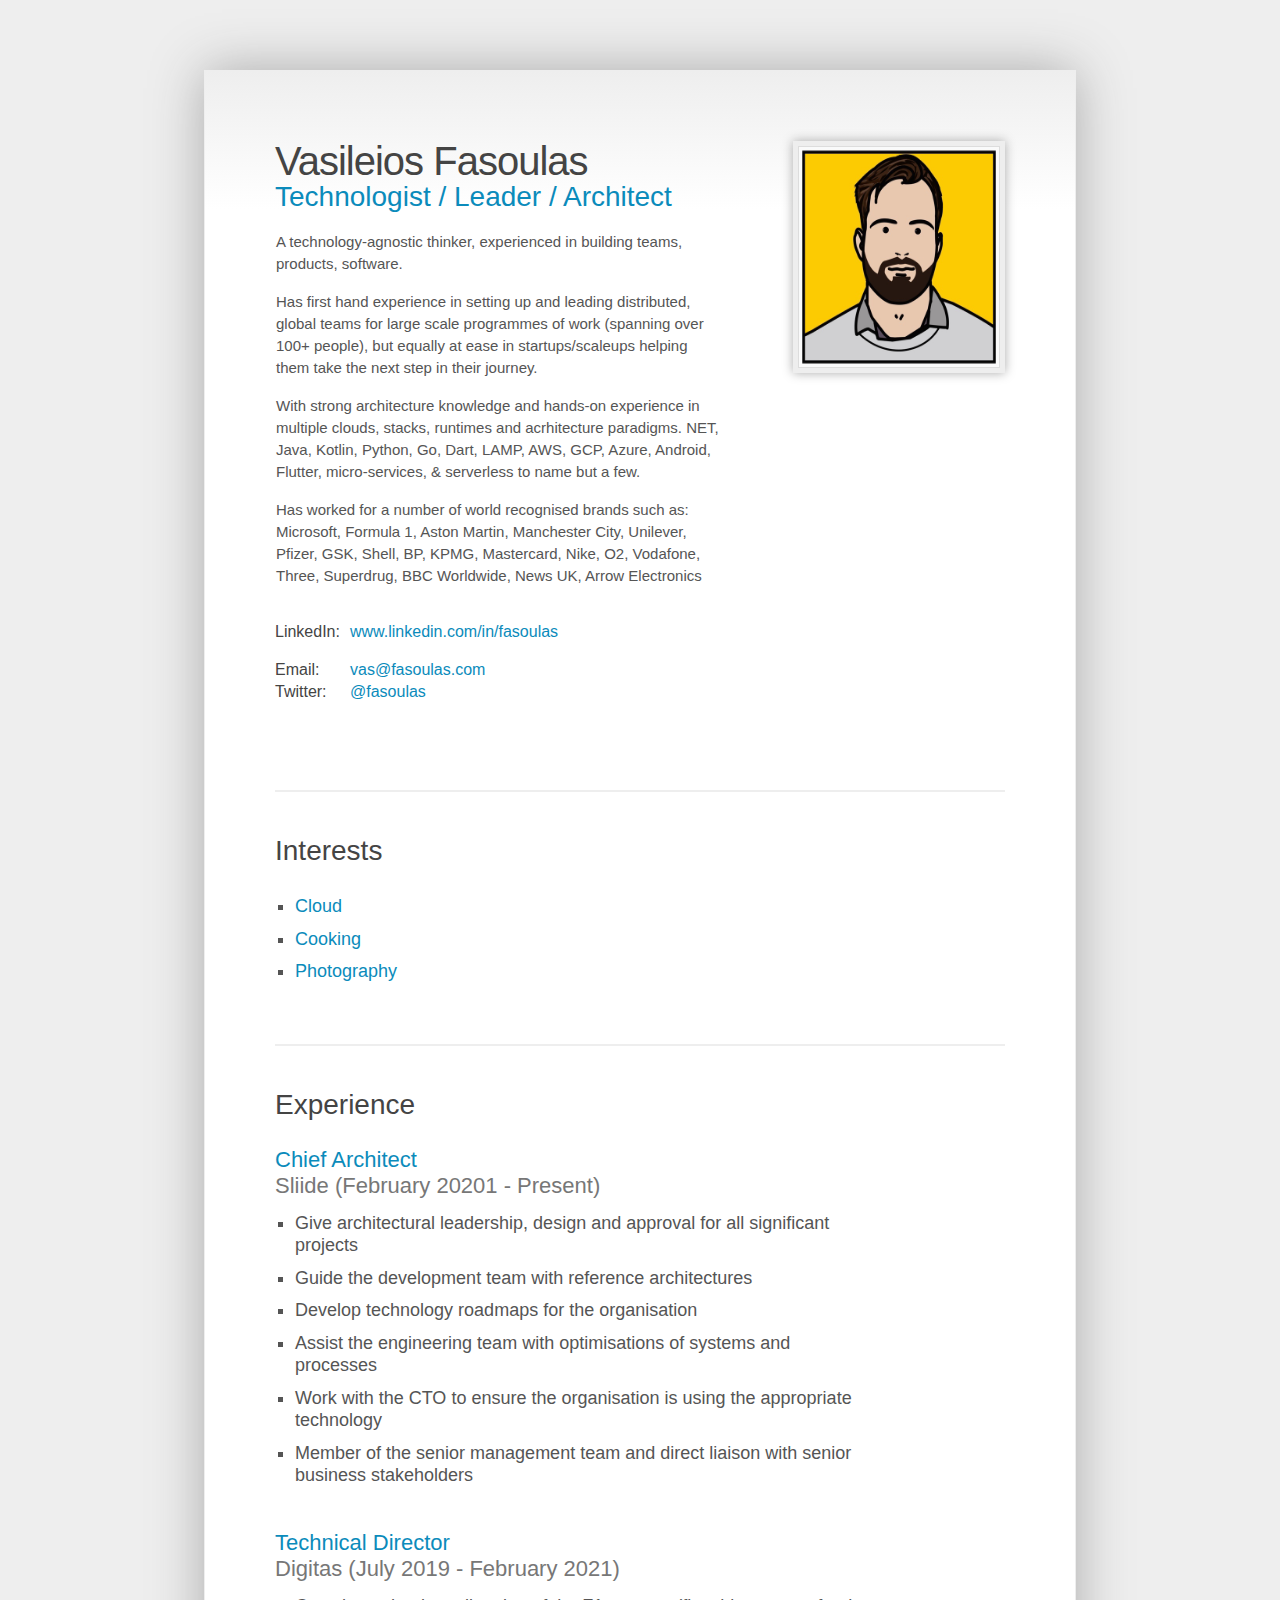
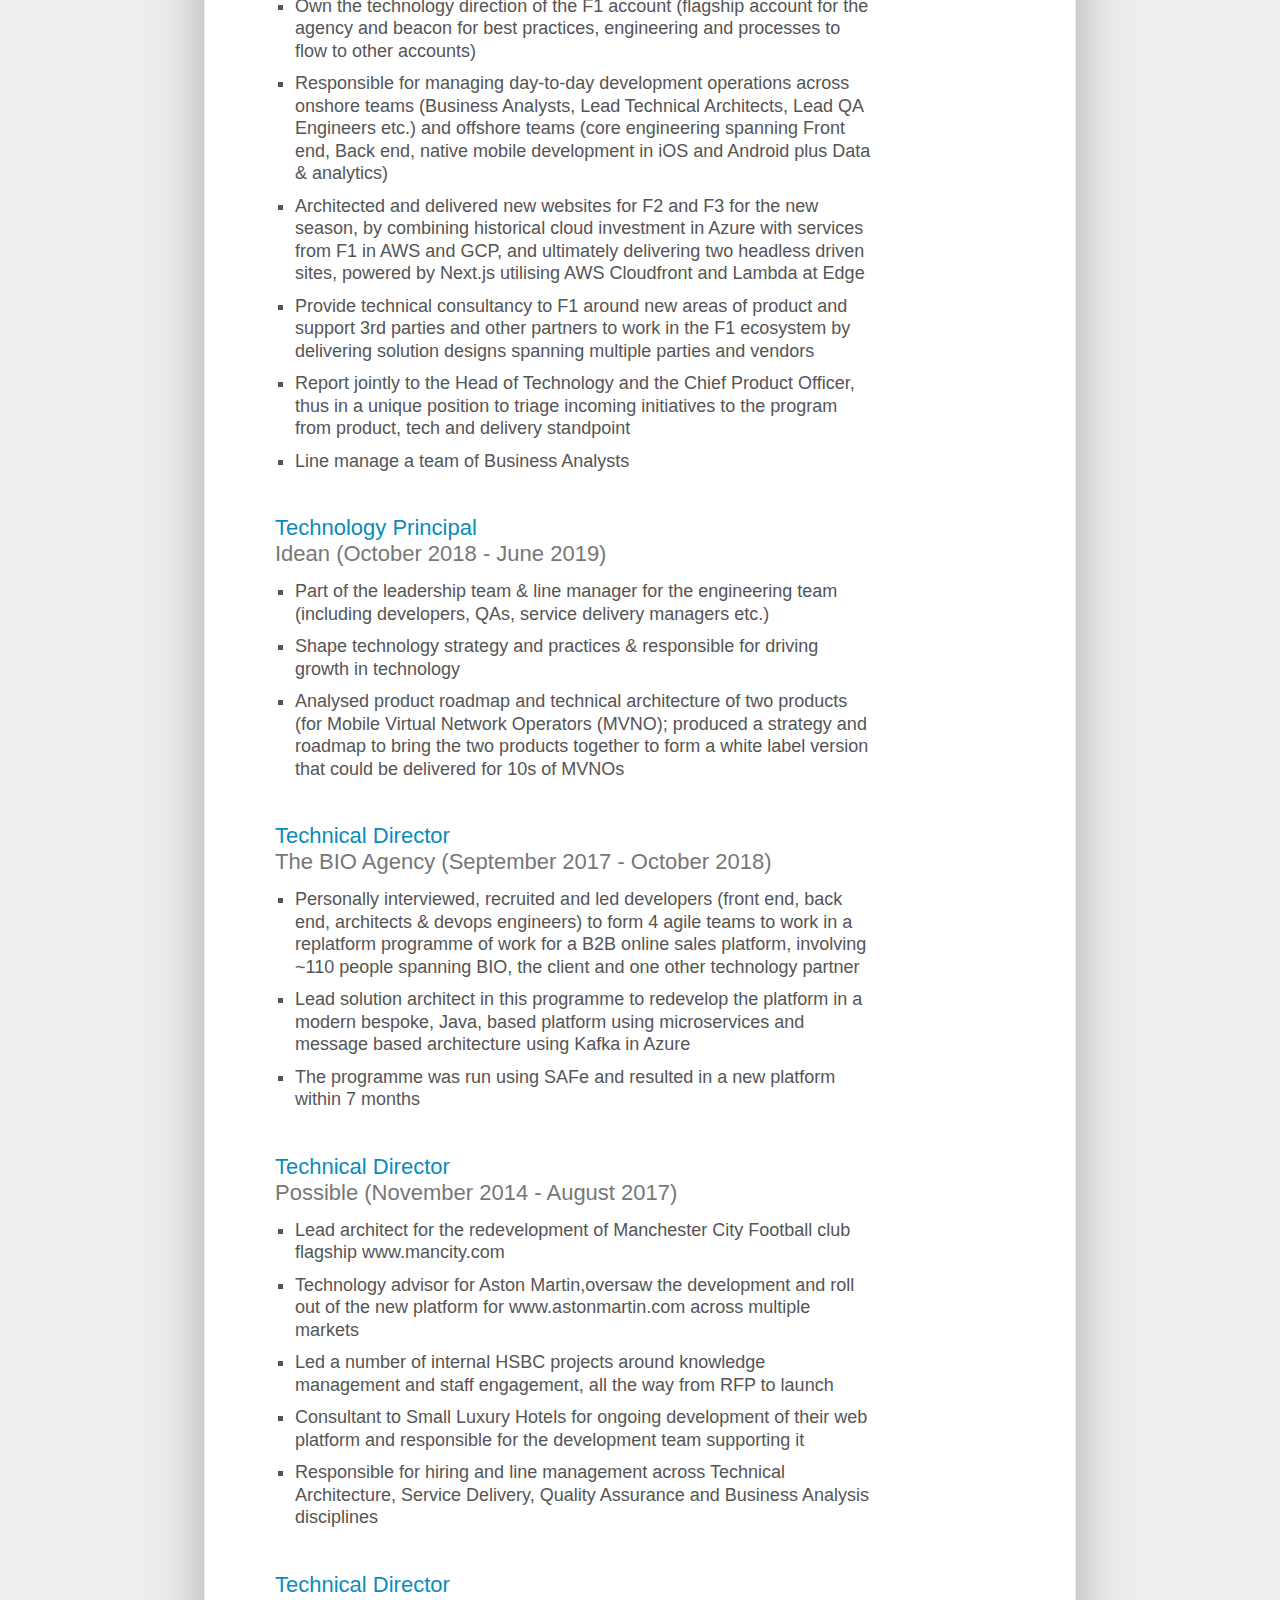
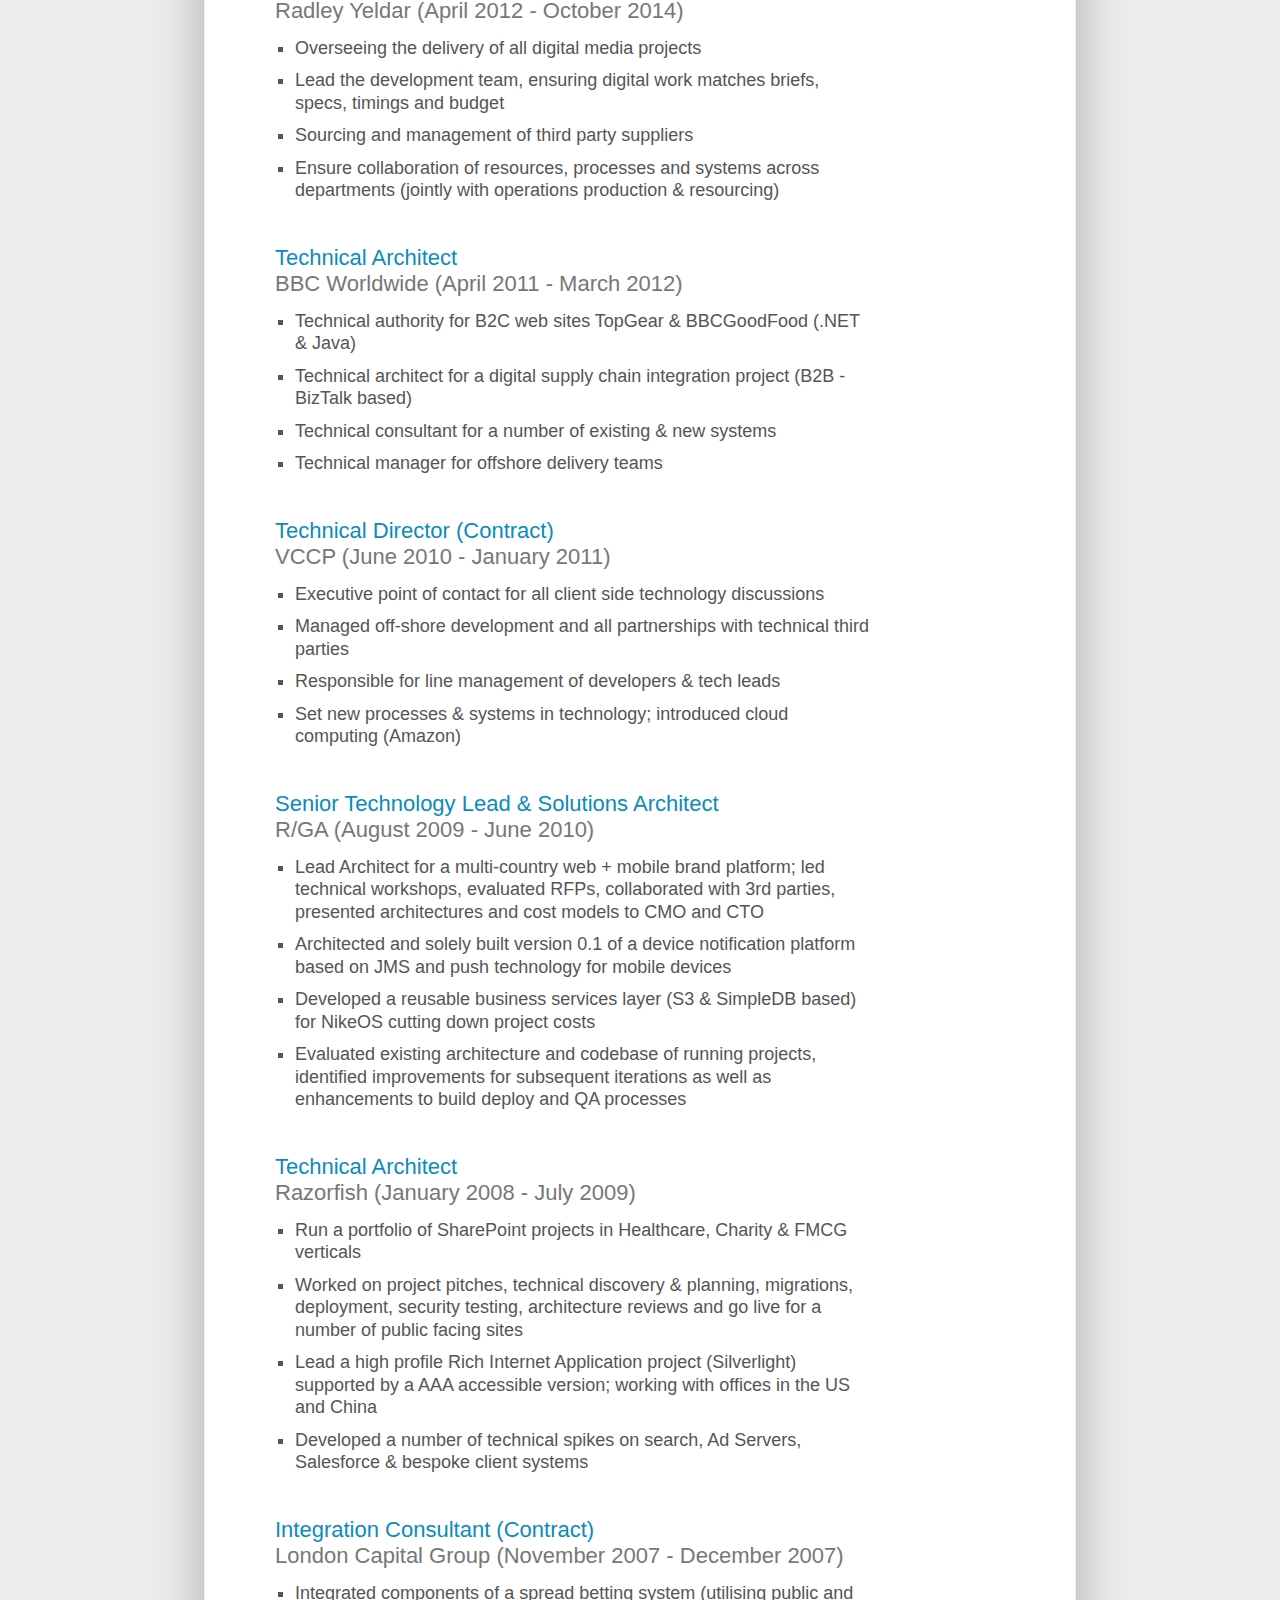
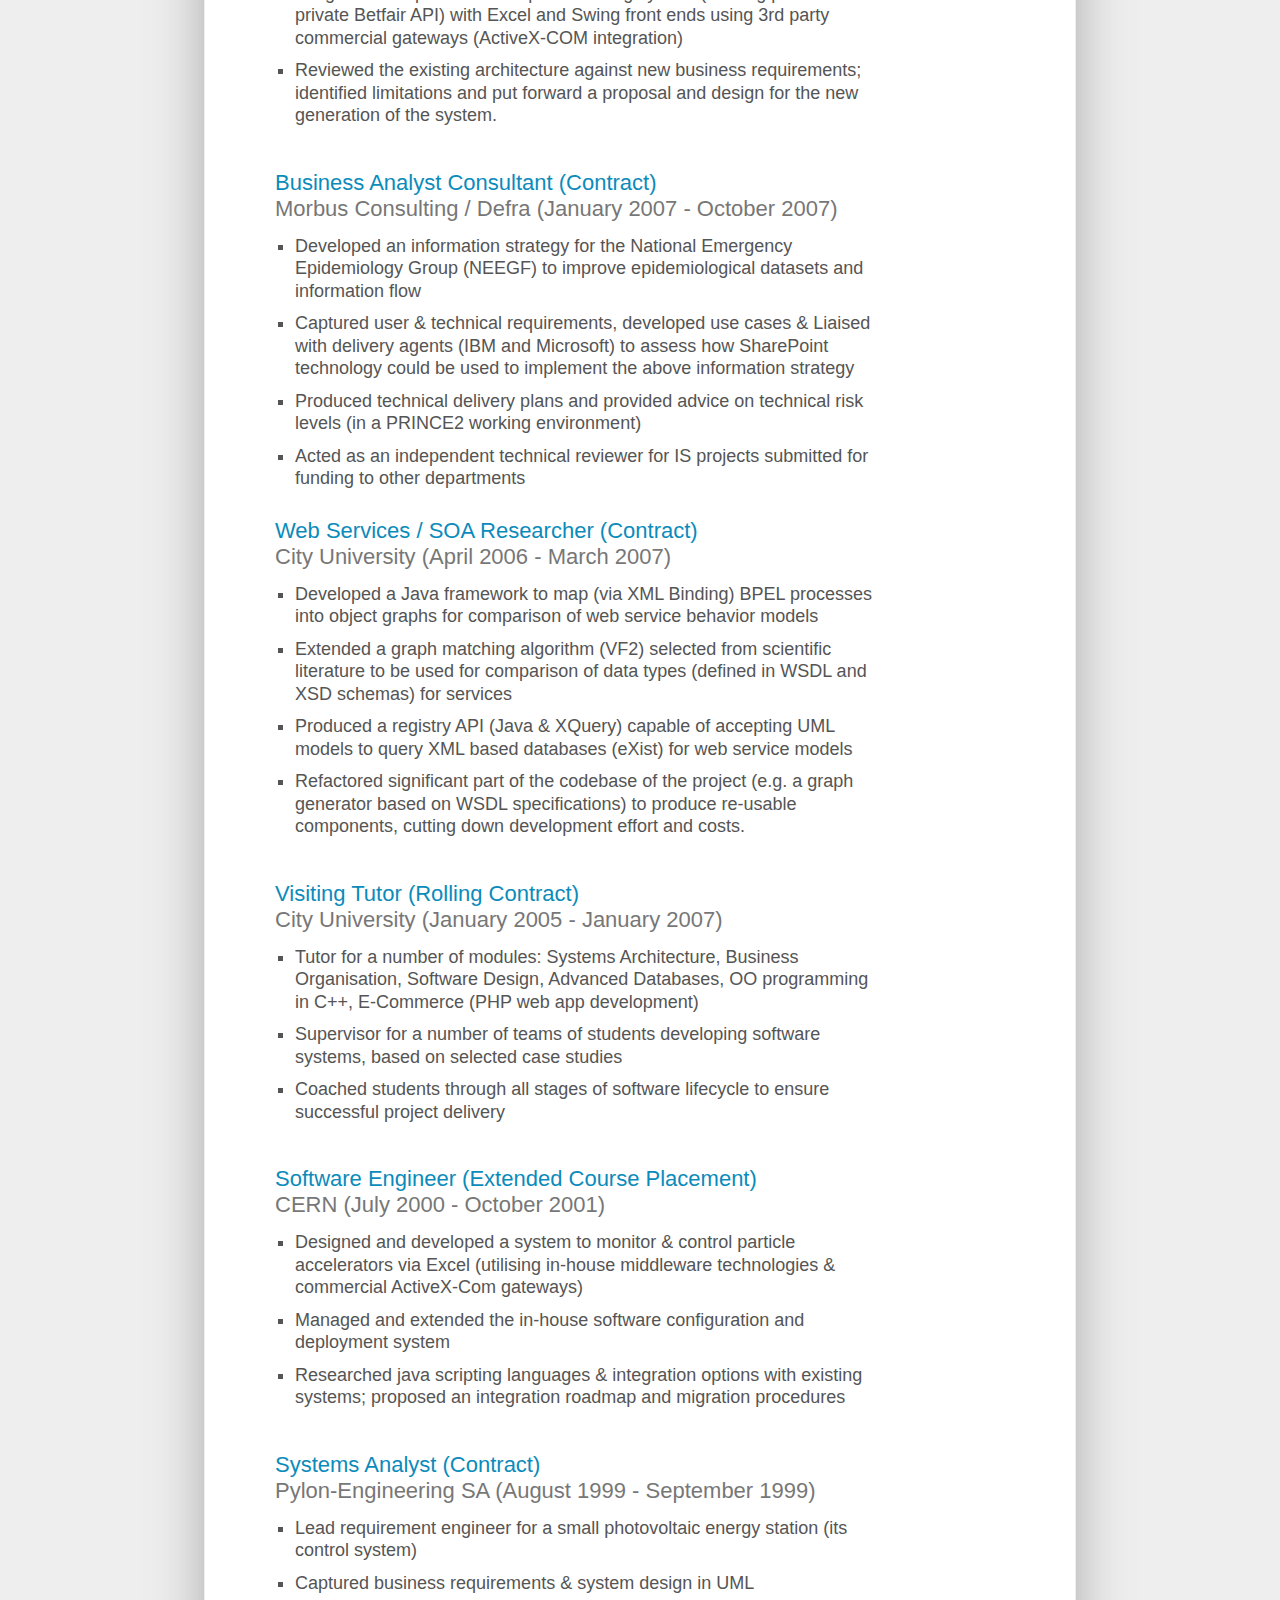
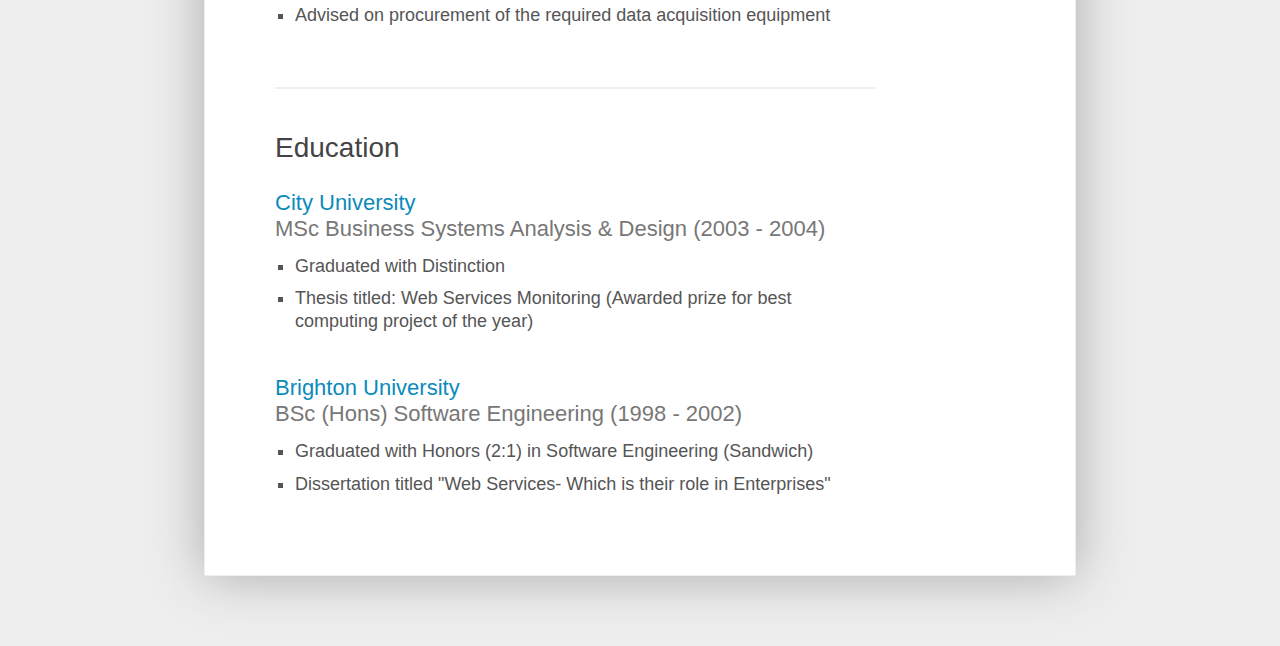
==== index.html @ 8122b6b6 "Fixed typos" ====
<!DOCTYPE html>
<html lang="en">		
	<head>	 
		<!-- Google Tag Manager -->
		<script>(function(w,d,s,l,i){w[l]=w[l]||[];w[l].push({'gtm.start':
		new Date().getTime(),event:'gtm.js'});var f=d.getElementsByTagName(s)[0],
		j=d.createElement(s),dl=l!='dataLayer'?'&l='+l:'';j.async=true;j.src=
		'https://www.googletagmanager.com/gtm.js?id='+i+dl;f.parentNode.insertBefore(j,f);
		})(window,document,'script','dataLayer','GTM-TN9CCSW');</script>
		<!-- End Google Tag Manager -->
		
		
		<link rel="shortcut icon" href="http://fasoulas.com/vas.ico" />
		<meta charset="utf-8">
		<title>Vasileios Fasoulas- CV/Resume</title>
		
		<link rel="stylesheet" href="cv/style.css" />
		
		<!--[if IE 6]>
            <script src="cv/js/ie6-transparency.js"></script>
            <script>
                DD_belatedPNG.fix('#wrap .line, #header #header-photo');
            </script>
            <link rel="stylesheet" href="cv/styles/ie6.css" />
        <![endif]--> 
        <!--[if IE 7]>
            <link rel="stylesheet" href="cv/styles/ie7.css" />
        <![endif]--> 
        <!--[if IE 8]>
            <link rel="stylesheet" href="cv/styles/ie8.css" />
        <![endif]--> 	
        <!--[if IE 9]>
            <link rel="stylesheet" href="cv/styles/ie9.css" />
        <![endif]--> 	
		
	</head>
	
	<body>	
		<!-- Google Tag Manager (noscript) -->
		<noscript><iframe src="https://www.googletagmanager.com/ns.html?id=GTM-TN9CCSW"
		height="0" width="0" style="display:none;visibility:hidden"></iframe></noscript>
		<!-- End Google Tag Manager (noscript) -->
		
		<div id="wrap">
		
			<div id="header">
		
				<div id="header-content">					
					
					<h1>Vasileios Fasoulas</h1>
					<h2>Technologist / Leader / Architect</h2>
					<p>A technology-agnostic thinker, experienced in building teams, products, software.</p>
					</br>
					<p>Has first hand experience in setting up and leading distributed, global teams for large scale programmes of work (spanning over 100+ people), but equally at ease in startups/scaleups helping them take the next step in their journey.</p>
					</br>
					<p>With strong architecture knowledge and hands-on experience in multiple clouds, stacks, runtimes and acrhitecture paradigms. NET, Java, Kotlin, Python, Go, Dart, LAMP, AWS, GCP, Azure, Android, Flutter, micro-services, & serverless to name but a few.</p> 
					<br/>
					<p>Has worked for a number of world recognised brands such as: Microsoft, Formula 1, Aston Martin, Manchester City, Unilever, Pfizer, GSK, Shell, BP, KPMG, Mastercard, Nike, O2, Vodafone, Three, Superdrug, BBC Worldwide, News UK, Arrow Electronics</p>	
				<br/>
		
					<div id="contact-details">						
						<p class="contact"><span>LinkedIn: </span><a href="http://www.linkedin.com/in/fasoulas" onClick="recordOutboundLink(this, 'Outbound Links', 'linkedin.com');return false;">www.linkedin.com/in/fasoulas</a></p>
						<!--
						<p class="contact"><span>Mob Site:</span><a href="http://m.fasoulas.com">m.fasoulas.com</a></p>-->
						<br>
						<p class="contact"><span>Email: </span>
						<script type="text/javascript" src="cv/js/email.js">
						</script>
						</p>
						<p class="contact"><span>Twitter: </span><a href="http://www.twitter.com/fasoulas" onClick="recordOutboundLink(this, 'Outbound Links', 'twitter.com');return false;">@fasoulas</a></p>
						</br>
						<!--
						<p class="contact"><span>Pinterest:</span><a href="http://www.pinterest.com/fasoulas/">pinterest.com/fasoulas</a></p>
						<p class="contact"><span>Pearltrees:</span><a href="http://www.pearltrees.com/fasoulas">pearltrees.com/fasoulas</a></p>
												<!-- <p class="contact"><span>CV:  </span><a href="pdf.php">PDF (auto generated from site)</a></p> -->
						</br>

					</div>	
									
				</div><!--end header-content-->
				
				<div id="header-photo">				
					<img src="cv/images/vas.jpg" width="180" height="180" alt="Vasileios Fasoulas Mugshot"/>
					</div><!--end header-photo-->			
			</div><!--end header-->
			
			<div class="line"></div>	

			<div id="content">
				<div id="interests" class="cv-section">
				<h3>Interests</h3>
					<ul class="square">
					<li><a href="https://flipboard.com/@fasoulas/cloud-hccc7562z" target="_blank">Cloud</a></li>
					<li><a href="https://flipboard.com/@fasoulas/cooking-a4lm0kluz" target="_blank">Cooking</a></li>
					<li><a href="https://flipboard.com/@fasoulas/photography-c3kgh5s3z" target="_blank">Photography</a></li>	
					</ul>
					</br>
			</div>
				<div class="line"></div>
				<div id="experience" class="cv-section">

						

					<h3>Experience</h3>
					<p>
					</p>
					<div class="cv-section-item">
						<h4 class="title">Chief Architect</h4>
						<h4 class="meta">Sliide (February 20201 - Present)</h4>
						<ul class="square">
						<li>Give architectural leadership, design and approval for all significant projects</li>
						<li>Guide the development team with reference architectures</li>
						<li>Develop technology roadmaps for the organisation</li>
						<li>Assist the engineering team with optimisations of systems and processes</li>
						<li>Work with the CTO to ensure the organisation is using the appropriate technology</li>
						<li>Member of the senior management team and direct liaison with senior business stakeholders</li>
						</ul>
						</div>
					<div class="cv-section-item">
						<h4 class="title">Technical Director</h4>
						<h4 class="meta">Digitas (July 2019 - February 2021)</h4>
						<ul class="square">
						<li>Own the technology direction of the F1 account (flagship account for the agency and beacon for best practices, engineering and processes to flow to other accounts)</li>
						<li>Responsible for managing day-to-day development operations across onshore teams (Business Analysts, Lead Technical Architects, Lead QA Engineers etc.) and offshore teams (core engineering spanning Front end, Back end, native mobile development in iOS and Android plus Data & analytics)</li>
						<li>Architected and delivered new websites for F2 and F3 for the new season, by combining historical cloud investment in Azure with services from F1 in AWS and GCP, and ultimately delivering two headless driven sites, powered by Next.js utilising AWS Cloudfront and Lambda at Edge</li>
						<li>Provide technical consultancy to F1 around new areas of product and support 3rd parties and other partners to work in the F1 ecosystem by delivering solution designs spanning multiple parties and vendors</li>
						<li>Report jointly to the Head of Technology and the Chief Product Officer, thus in a unique position to triage incoming initiatives to the program from product, tech and delivery standpoint</li>
						<li>Line manage a team of Business Analysts</li>
						</ul>
						</div>
					<div class="cv-section-item">
						<h4 class="title">Technology Principal</h4>
						<h4 class="meta">Idean (October 2018 - June 2019)</h4>
						<ul class="square">
						<li>Part of the leadership team & line manager for the engineering team (including developers, QAs, service delivery managers etc.)</li>
						<li>Shape technology strategy and practices & responsible for driving growth in technology</li>
						<li>Analysed product roadmap and technical architecture of two products (for Mobile Virtual Network Operators (MVNO); produced a strategy and roadmap to bring the two products together to form a white label version that could be delivered for 10s of MVNOs</li>
						</ul>
						</div>
					<div class="cv-section-item">
						<h4 class="title">Technical Director</h4>
						<h4 class="meta">The BIO Agency (September 2017 - October 2018)</h4>
						<ul class="square">
						<li>Personally interviewed, recruited and led developers (front end, back end, architects & devops engineers) to form 4 agile teams to work in a replatform programme of work for a B2B online sales platform, involving ~110 people spanning BIO, the client and one other technology partner</li>
						<li>Lead solution architect in this programme to redevelop the platform in a modern bespoke, Java, based platform using microservices and message based architecture using Kafka in Azure </li>
						<li>The programme was run using SAFe and resulted in a new platform within 7 months</li>
						</ul>
						</div>	
					<div class="cv-section-item">
						<h4 class="title">Technical Director</h4>
						<h4 class="meta">Possible (November 2014 - August 2017)</h4>
						<ul class="square">
						<li>Lead architect for the redevelopment of Manchester City Football club flagship www.mancity.com </li>
						<li>Technology advisor for Aston Martin,oversaw the development and roll out of the new platform for www.astonmartin.com across multiple markets</li>
						<li>Led a number of internal HSBC projects around knowledge management and staff engagement, all the way from RFP to launch</li>
						<li>Consultant to Small Luxury Hotels for ongoing development of their web platform and responsible for the development team supporting it</li>
						<li>Responsible for hiring and line management across Technical Architecture, Service Delivery, Quality Assurance and Business Analysis disciplines</li>
						</ul>
						</div>	
					<div class="cv-section-item">
                                                <h4 class="title">Technical Director</h4>
                                                <h4 class="meta">Radley Yeldar  (April 2012 - October 2014)</h4>
                                                <ul class="square">
                                                <li>Overseeing the delivery of all digital media projects</li>
                                                <li>Lead the development team, ensuring digital work matches briefs, specs, timings and budget</li>
                                                <li>Sourcing and management of third party suppliers</li>
                                                <li>Ensure collaboration of resources, processes and systems across departments (jointly with operations production & resourcing)</li>
                                                </ul>
                                                </div>


					<div class="cv-section-item">
						<h4 class="title">Technical Architect</h4>
						<h4 class="meta">BBC Worldwide (April 2011 - March 2012)</h4>
						<ul class="square">
						<li>Technical authority for B2C web sites TopGear & BBCGoodFood (.NET & Java)</li>
						<li>Technical architect for a digital supply chain integration project (B2B - BizTalk based)</li>
						<li>Technical consultant for a number of existing & new systems</li>
						<li>Technical manager for offshore delivery teams</li>
						</ul>
						</div>
					
					<div class="cv-section-item">
						<h4 class="title">Technical Director (Contract)</h4>
						<h4 class="meta">VCCP (June 2010 - January 2011) </h4>
						<ul class="square">
						<li>Executive point of contact for all client side technology discussions</li>
						<li>Managed off-shore development and all partnerships with technical third parties</li>
						<li>Responsible for line management of developers & tech leads</li>
						<li>Set new processes & systems in technology; introduced cloud computing (Amazon)</li>
						</ul>
					</div>
					
					<div class="cv-section-item">
						<h4 class="title">Senior Technology Lead & Solutions Architect</h4>
						<h4 class="meta">R/GA (August 2009 - June 2010)</h4>
						<ul class="square">
						<li>Lead Architect for a multi-country web + mobile brand platform; led technical workshops, evaluated RFPs, collaborated with 3rd parties, presented architectures and cost models to CMO and CTO</li>
						<li>Architected and solely built version 0.1 of a device notification platform based on JMS and push technology for mobile devices</li>
						<li>Developed a reusable business services layer (S3 & SimpleDB based) for NikeOS cutting down project costs</li>
						<li>Evaluated existing architecture and codebase of running projects, identified improvements for subsequent iterations as well as enhancements to build deploy and QA processes</li>
						</ul>
					</div>
					
					<div class="cv-section-item">
						<h4 class="title">Technical Architect</h4>
						<h4 class="meta">Razorfish (January 2008 - July 2009)</h4>
					<ul class="square">
						<li>Run a portfolio of SharePoint projects in Healthcare, Charity & FMCG verticals</li>
						<li> Worked on project pitches, technical discovery & planning, migrations, deployment, security testing, architecture reviews and go live for a number of public facing sites</li>
						<li>Lead a high profile Rich Internet Application project (Silverlight) supported by a AAA accessible version; working with offices in the US and China</li>
						<li>Developed a number of technical spikes on search, Ad Servers, Salesforce & bespoke client systems</li>
						</ul>
					</div>
					
					<div class="cv-section-item">
						<h4 class="title">Integration Consultant (Contract)</h4>
						<h4 class="meta">London Capital Group (November 2007 - December 2007)</h4>
						<ul class="square">
						<li>Integrated components of a spread betting system (utilising public and private Betfair API) with Excel and Swing front ends using 3rd party commercial gateways (ActiveX-COM integration)</li>
						<li>Reviewed the existing architecture against new business requirements; identified limitations and put forward a proposal and design for the new generation of the system.</li>
						</ul>
					</div>
					
					<div class="cv-section-item">
						<h4 class="title">Business Analyst Consultant (Contract)</h4>
						<h4 class="meta">Morbus Consulting / Defra (January 2007 - October 2007)</h4>
						<ul class="square">
						<li>Developed an information strategy for the National Emergency Epidemiology Group (NEEGF) to improve epidemiological datasets and information flow</li>
						<li>Captured user & technical requirements, developed use cases & Liaised with delivery agents (IBM and Microsoft) to assess how SharePoint technology could be used to implement the above information strategy</li> 
						<li>Produced technical delivery plans and provided advice on technical risk levels (in a PRINCE2 working environment)</li>
						<li>Acted as an independent technical reviewer for IS projects submitted for funding to other departments</li>
						</ul>
					
					<div class="cv-section-item">
						<h4 class="title">Web Services / SOA Researcher (Contract)</h4>
						<h4 class="meta">City University (April 2006 - March 2007)</h4>
						<ul class="square">
						<li>Developed a Java framework to map (via XML Binding) BPEL processes into object graphs for comparison of web service behavior models</li>
						<li>Extended a graph matching algorithm (VF2) selected from scientific literature to be used for comparison of data types (defined in WSDL and XSD schemas) for services</li>
						<li>Produced a registry API (Java & XQuery) capable of accepting UML models to query XML based databases (eXist) for web service models</li>
						<li>Refactored significant part of the codebase of the project (e.g. a graph generator based on WSDL specifications) to produce re-usable components, cutting down development effort and costs.</li>
						</ul>
					</div>
		
					
					<div class="cv-section-item">
						<h4 class="title">Visiting Tutor (Rolling Contract)</h4>
						<h4 class="meta">City University (January 2005 - January 2007)</h4>
						<ul class="square">
						<li>Tutor for a number of modules:  Systems Architecture, Business Organisation, Software Design, Advanced Databases, OO programming in C++, E-Commerce (PHP web app development)</li>
						<li>Supervisor for a number of teams of students developing software systems, based on selected case studies</li>
						<li>Coached students through all stages of software lifecycle to ensure successful project delivery</li>
						</ul>
					</div>
					
					<div class="cv-section-item">
						<h4 class="title">Software Engineer (Extended Course Placement)</h4>
						<h4 class="meta">CERN (July 2000 - October 2001)</h4>
						<ul class="square">
						<li>Designed and developed a system to monitor & control particle accelerators via Excel (utilising in-house middleware technologies & commercial ActiveX-Com gateways)</li>
						<li>Managed and extended the in-house software configuration and deployment system</li>
						<li>Researched java scripting languages & integration options with existing systems; proposed an integration roadmap and migration procedures</li>
						</ul>
						</div>
					
					<div class="cv-section-item">
						<h4 class="title">Systems Analyst (Contract)</h4>
						<h4 class="meta">Pylon-Engineering SA (August 1999 - September 1999)</h4>
						<ul class="square">
						<li>Lead requirement engineer for a small photovoltaic energy station (its control system)</li>
						<li>Captured business requirements & system design in UML</li>
						<li>Advised on procurement of the required data acquisition equipment</li>
						</ul>
					</div>
							
				</div>
				<div class="line"></div>
				<!--
				<div id="expertise" class="cv-section">
					<h3>Expertise</h3>
					<div class="cv-section-item">
						<h4 class="title">Architecture</h4>
						<h4 class="meta">Experience Level: Advanced [5 Years]</h4>
						<p>Lorem ipsum dolor sit amet, consectetur adipisicing elit, sed do eiusmod tempor incididunt ut labore et dolore magna aliqua. Ut enim ad minim veniam, quis nostrud exercitation ullamco laboris nisi ut aliquip ex ea commodo consequat.</p>
					</div>
					
					<div class="cv-section-item">
						<h4 class="title">Web</h4>
						<h4 class="meta">Experience Level: Advanced [5 Years]</h4>
						<p>Lorem ipsum dolor sit amet, consectetur adipisicing elit, sed do eiusmod tempor incididunt ut labore et dolore magna aliqua. Ut enim ad minim veniam, quis nostrud exercitation ullamco laboris nisi ut aliquip ex ea commodo consequat.</p>
					</div>
					
					<div class="cv-section-item">
						<h4 class="title">Cloud Computing</h4>
						<h4 class="meta">Experience Level: Advanced [5 Years]</h4>
						<p>Lorem ipsum dolor sit amet, consectetur adipisicing elit, sed do eiusmod tempor incididunt ut labore et dolore magna aliqua. Ut enim ad minim veniam, quis nostrud exercitation ullamco laboris nisi ut aliquip ex ea commodo consequat.</p>
					</div>
					
					<div class="cv-section-item">
						<h4 class="title">Mobile</h4>
						<h4 class="meta">Experience Level: Advanced [5 Years]</h4>
						<p>Lorem ipsum dolor sit amet, consectetur adipisicing elit, sed do eiusmod tempor incididunt ut labore et dolore magna aliqua. Ut enim ad minim veniam, quis nostrud exercitation ullamco laboris nisi ut aliquip ex ea commodo consequat.</p>
					</div>	
									
				</div>
				-->
				
				<div id="education" class="cv-section">
				
					<h3>Education</h3>
					
					<div class="cv-section-item">
						<h4 class="title">City University</h4>
						<h4 class="meta">MSc Business Systems Analysis & Design (2003 - 2004)</h4>
						<ul class="square">
						<li>Graduated with Distinction</li>
						<li>Thesis titled: Web Services Monitoring (Awarded prize for best computing project of the year)</li>
						</ul>
						</div>
					
					<div class="cv-section-item">
						<h4 class="title">Brighton University</h4>
						<h4 class="meta">BSc (Hons) Software Engineering (1998 - 2002)</h4>
						<ul class="square">
						<li>Graduated with Honors (2:1) in Software Engineering (Sandwich)</li>
						<li>Dissertation titled "Web Services- Which is their role in Enterprises"</li>
						</ul>
					</div>
				</div>
				<!-- <div class="line"></div>-->
				<!--
				<div id="awards" class="cv-section">
					<h3>Awards</h3>
					<div class="cv-section-item">
						<h4 class="title">Best Computing Project of the Year</h4>
						<h4 class="meta">Awarded: October 2004</h4>
						<p>Lorem ipsum dolor sit amet, consectetur adipisicing elit, sed do eiusmod tempor incididunt ut labore et dolore magna aliqua. Ut enim ad minim veniam, quis nostrud exercitation ullamco laboris nisi ut aliquip ex ea commodo consequat.</p>
					</div>
				</div>
				<div class="line"></div>
				<div id="papers" class="cv-section">
					<h3>Papers</h3>
					<div class="cv-section-item">
						<h4 class="title">Adobe Certified Instructor</h4>
						<h4 class="meta">Awarded: August 2008</h4>
						<p>Lorem ipsum dolor sit amet, consectetur adipisicing elit, sed do eiusmod tempor incididunt ut labore et dolore magna aliqua. Ut enim ad minim veniam, quis nostrud exercitation ullamco laboris nisi ut aliquip ex ea commodo consequat.</p>
					</div>
				</div>
				-->
			</div>
		</div>
		<div id="spacing"></div><!--hack for ie6 and ie7-->	
	</div>
	</body>	
</html>
---- cv/style.css ----
/*
Template Name: Azuka HTML Template
Description: A CV/Resume HTML Template
Author: Chris Creed
URL: http://www.chris-creed.com
*/

/* Colors: Blue - #0b8bbb // Orange - #e86e14 */

@import "styles/reset.css";

/* -------------------- */
/* -- General Styles -- */
/* -------------------- */
#wrap { width: 730px; margin: 70px auto; font-family: "Myriad Pro", "Gill Sans", "Gill Sans MT", Calibri, sans-serif; color: #555; border: 1px #eee solid; padding: 70px 70px 20px 70px; -webkit-box-shadow: 0px 0 50px #aaa; -moz-box-shadow: 0px 0 30px #aaa; box-shadow: 0px 0 50px #aaa; background: #fff; background: -moz-linear-gradient(top, #EEEEEE 0%, #FFFFFF 2%); background: -webkit-gradient(linear, left top, left bottom, color-stop(0%,#EEEEEE), color-stop(2%,#FFFFFF)); }
body { font-family: times, serif; background-color: #eee; }
h1 { font-size: 40px; margin: 0 0 30px 0; letter-spacing: -1px; }
h2 { font-size: 34px; margin: 0 0 20px 0; }
h3 { font-size: 24px; margin: 30px 0 20px 0; }
h4 { font-size: 20px; margin: 30px 0 15px 0;}
h5 { font-size: 18px; margin: 30px 0 5px 0;}
p { font-size: 18px; line-height: 22px; margin: 0 0 15px 0; }
a { text-decoration: none; color: #0b8bbb; }
a:hover { color: #eee; }
.line { clear: both; border-bottom: 2px #eee solid; }
li { font-size: 18px; margin: 10px 0 10px 0;}

/* ------------ */
/* -- Header -- */
/* ------------ */
#header { float: left; width: 730px; margin: 0 0 55px 0; }
#header #header-content { float: left; width: 450px; }
#header #header-content h1 { margin: 0 0 2px 0; color: #444; }
#header #header-content h2 { color: #0b8bbb; font-size: 28px; }
#header #header-content p { font-size: 15px; margin: 0 0 0 1px; }
#header #contact-details { float: left; margin: 18px 0 0 0; }
#header #header-content .contact { font-size: 16px; color: #888; margin: 0; }
#header #header-content .contact span { color: #444; width: 75px; float: left; } 
#header #header-photo { float: right;  background-color: #eee;  padding: 5px 5px 2px 5px; -webkit-box-shadow: 0px 0 10px #aaa; -moz-box-shadow: 0px 0 10px #aaa; box-shadow: 0px 0 10px #aaa; }
#header #header-photo img { width: 200px; height: 220px; border: 1px #ddd solid; }

/* ------------- */
/* -- Content -- */
/* ------------- */
#content .cv-section { width: 600px; margin: 0 0 15px 0; }
#content .cv-section h3 { font-size: 28px; color: #444; margin: 45px 0 30px 0;  }
#content .cv-section h4.title { font-size: 22px; color: #0b8bbb; margin: 0 0 -26px 0; }
#content .cv-section h4.meta { font-size: 22px; color: #777; }
#content .cv-section p { font-size: 14px; color: #555; letter-spacing: 0; }
#content .cv-section-item { padding: 0 0 15px 0; }
#content .cv-section ul.square { line-height:150%;list-style-type:square;margin-left: 0; padding-left: 20px;font-size: 15px; color: #555; letter-spacing: 0;margin: 0 0 30px 0 }
---- cv/styles/ie6.css ----
body { padding-top: 70px; }
#wrap, #header-photo { border: 1px #ddd solid; }
#header { margin-bottom: -15px; }
---- cv/styles/ie7.css ----
#wrap, #header-photo { border: 1px #ddd solid; }
#header { margin-bottom: -15px; }
---- cv/styles/ie8.css ----
#wrap { box-shadow: 0 0 45px #bbb; }
#wrap, #header-photo { border: 1px #ddd solid; }
#header-photo img { margin-bottom: 1px; }
---- cv/styles/ie9.css ----
#wrap { box-shadow: 0 0 45px #bbb; }
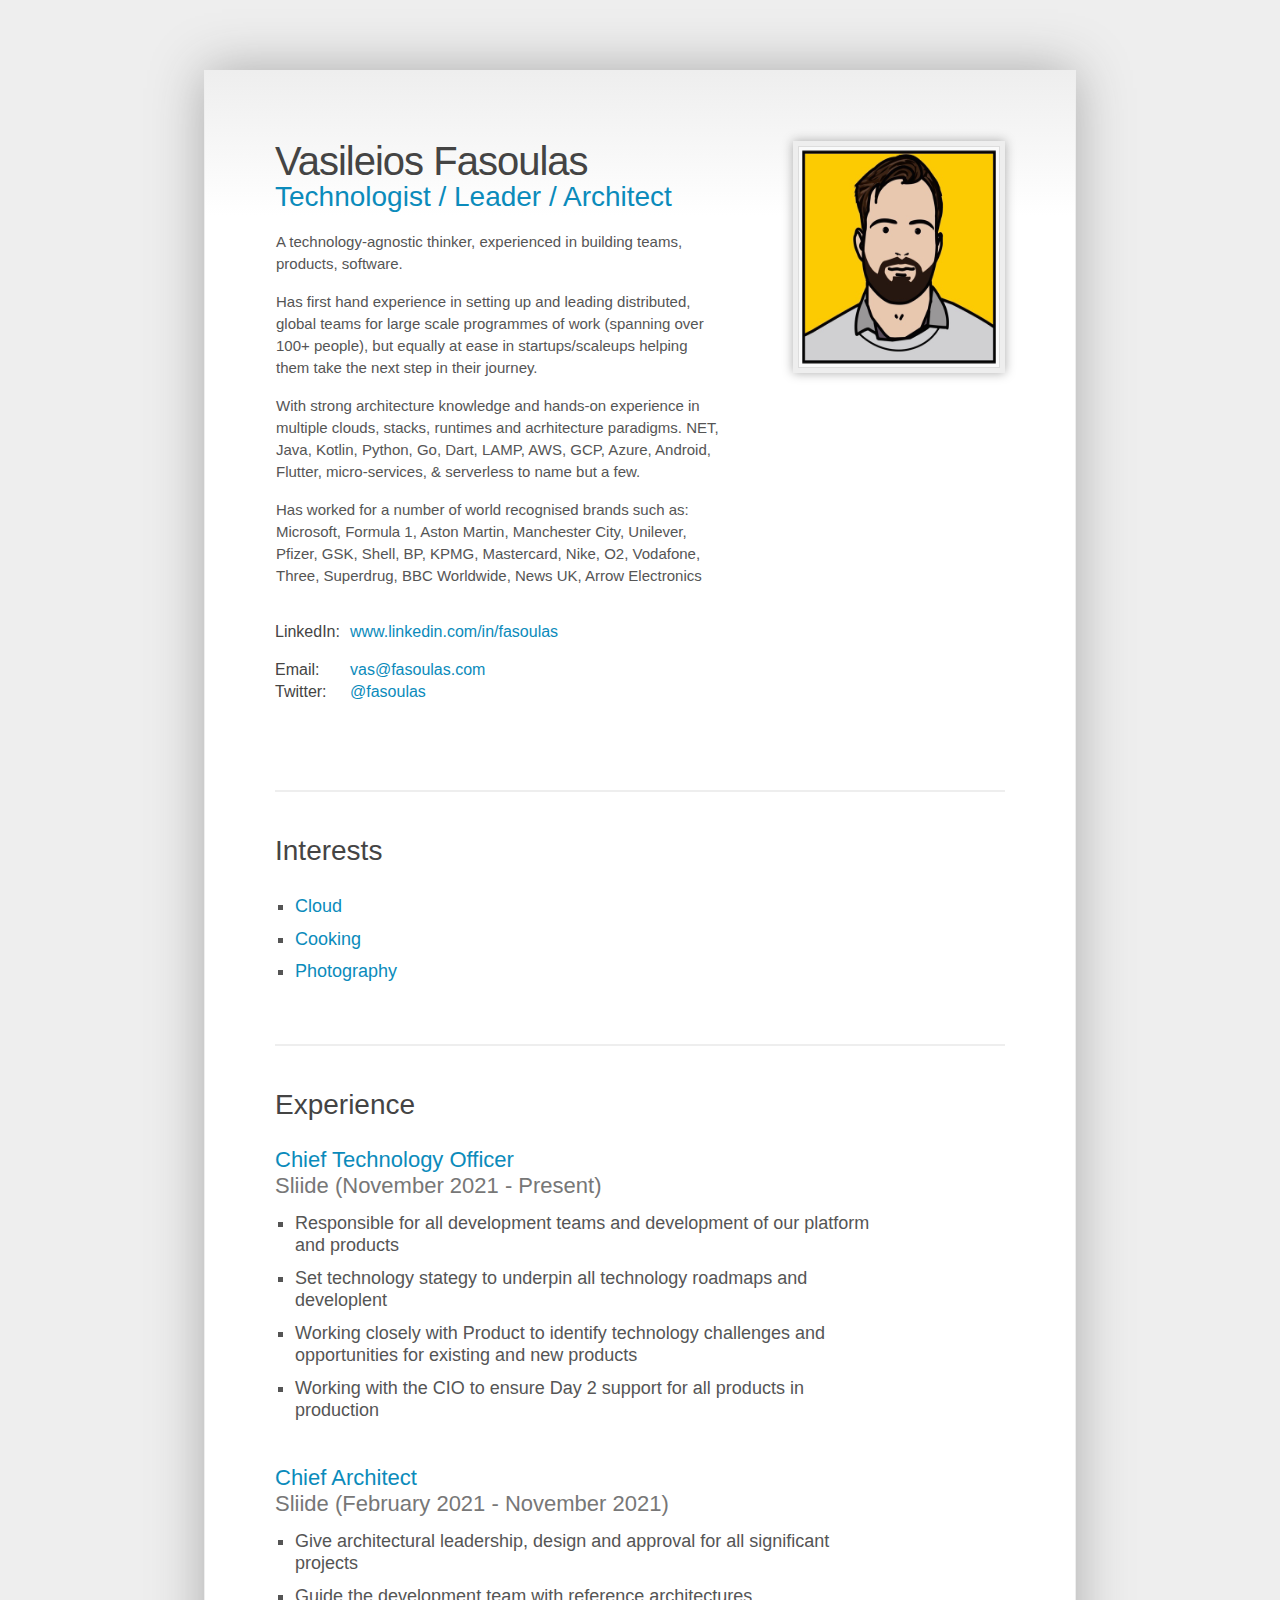
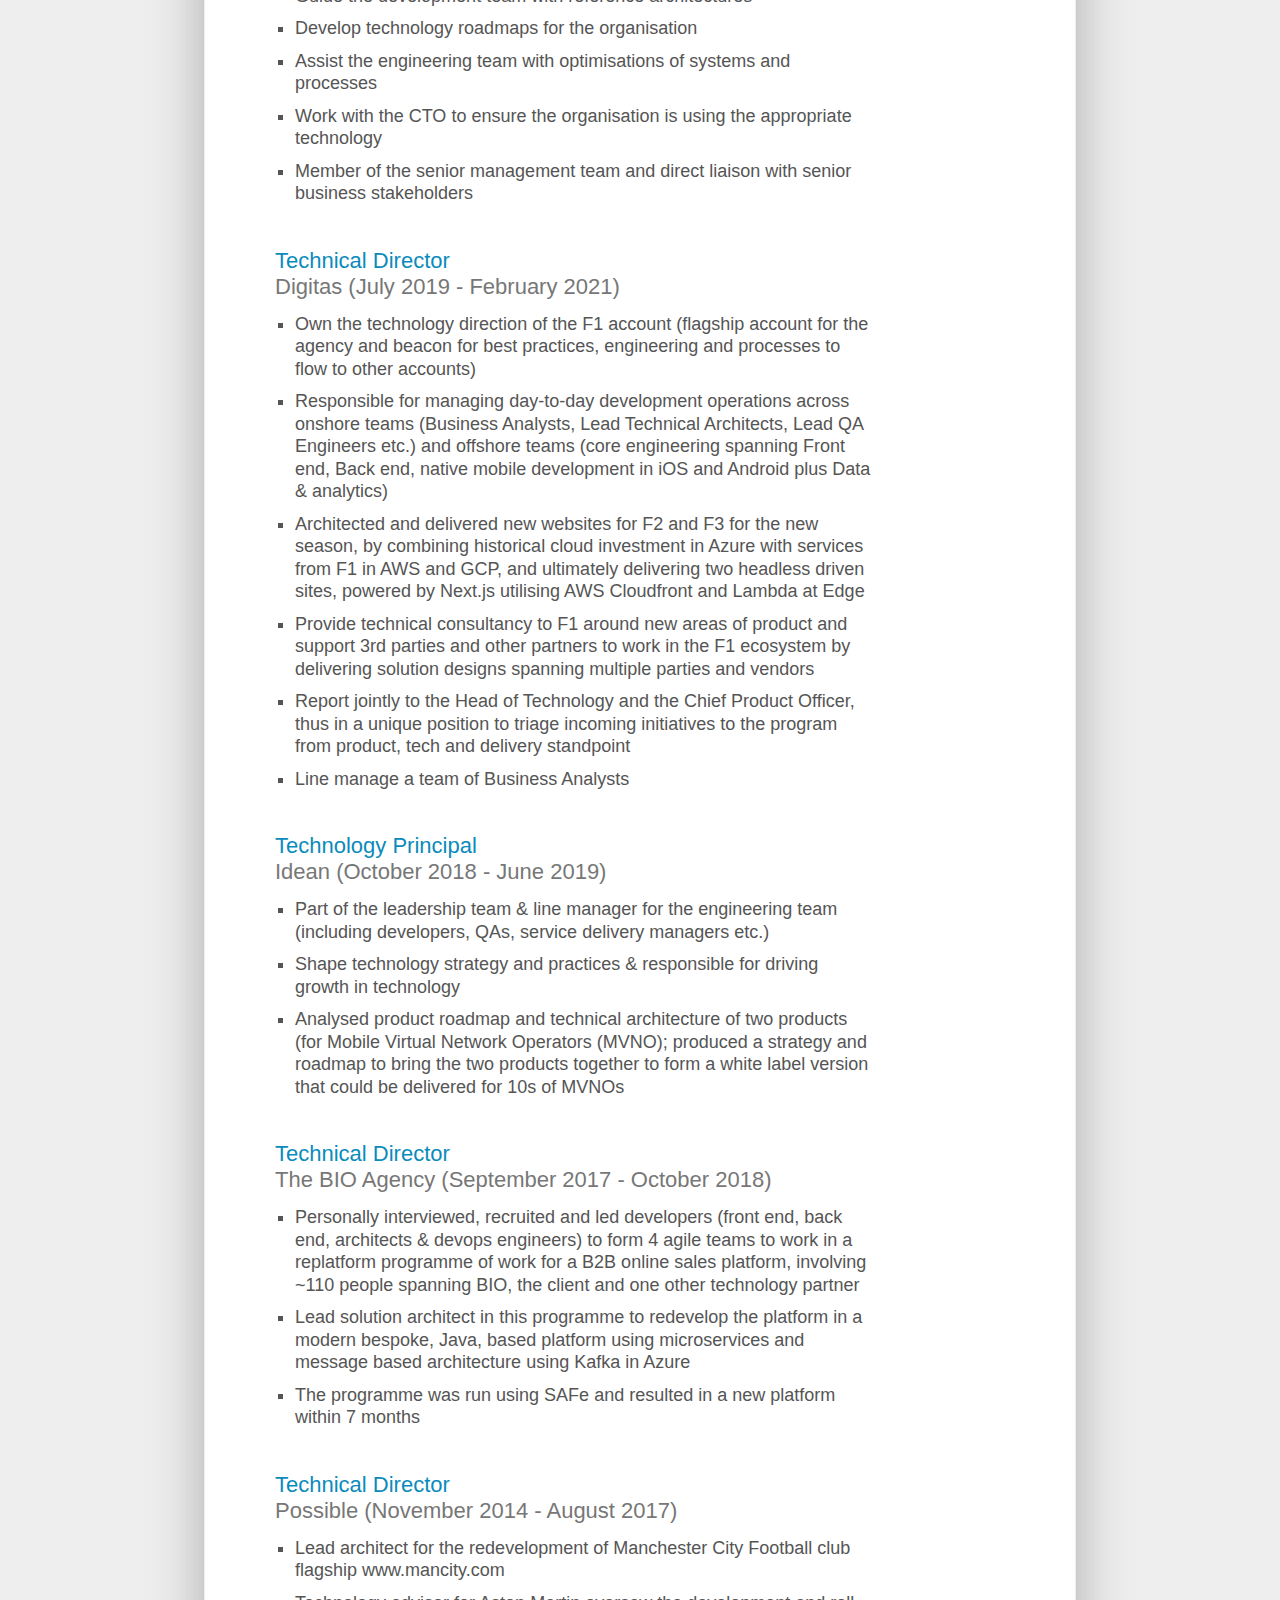
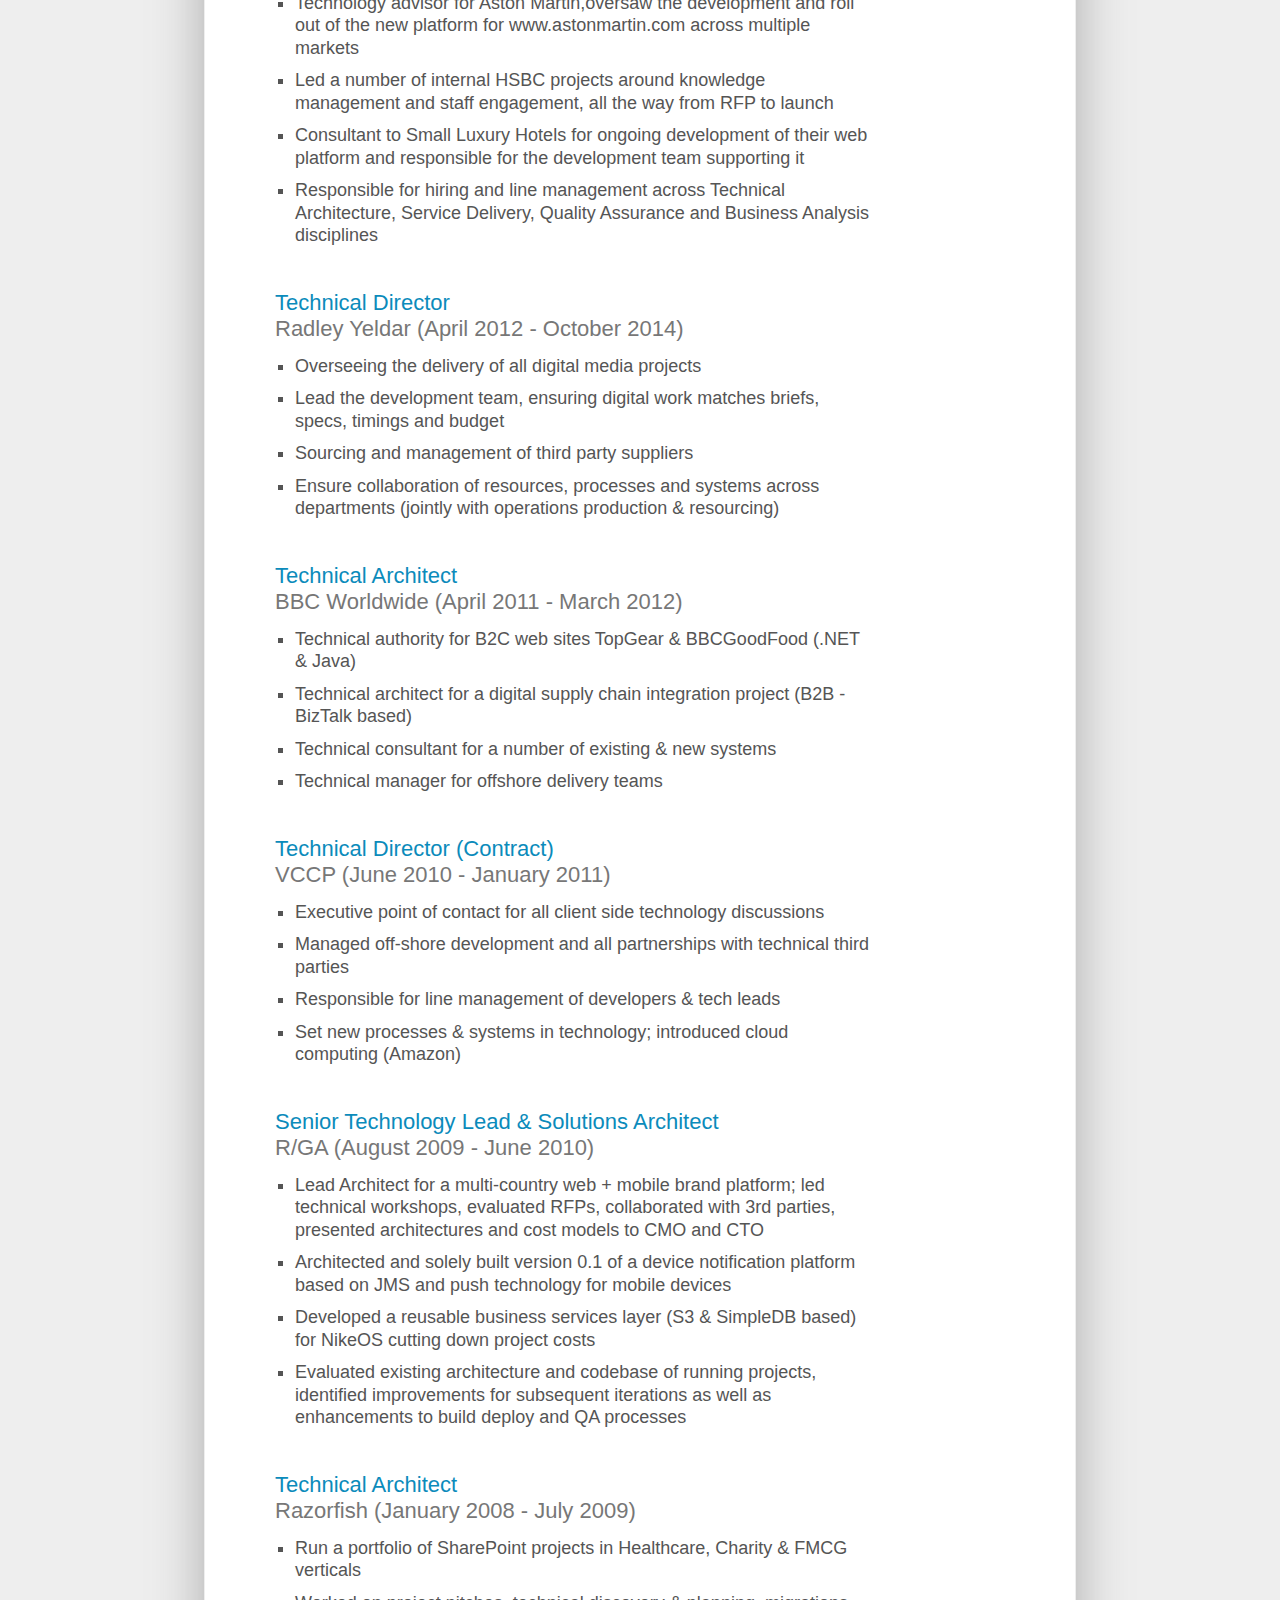
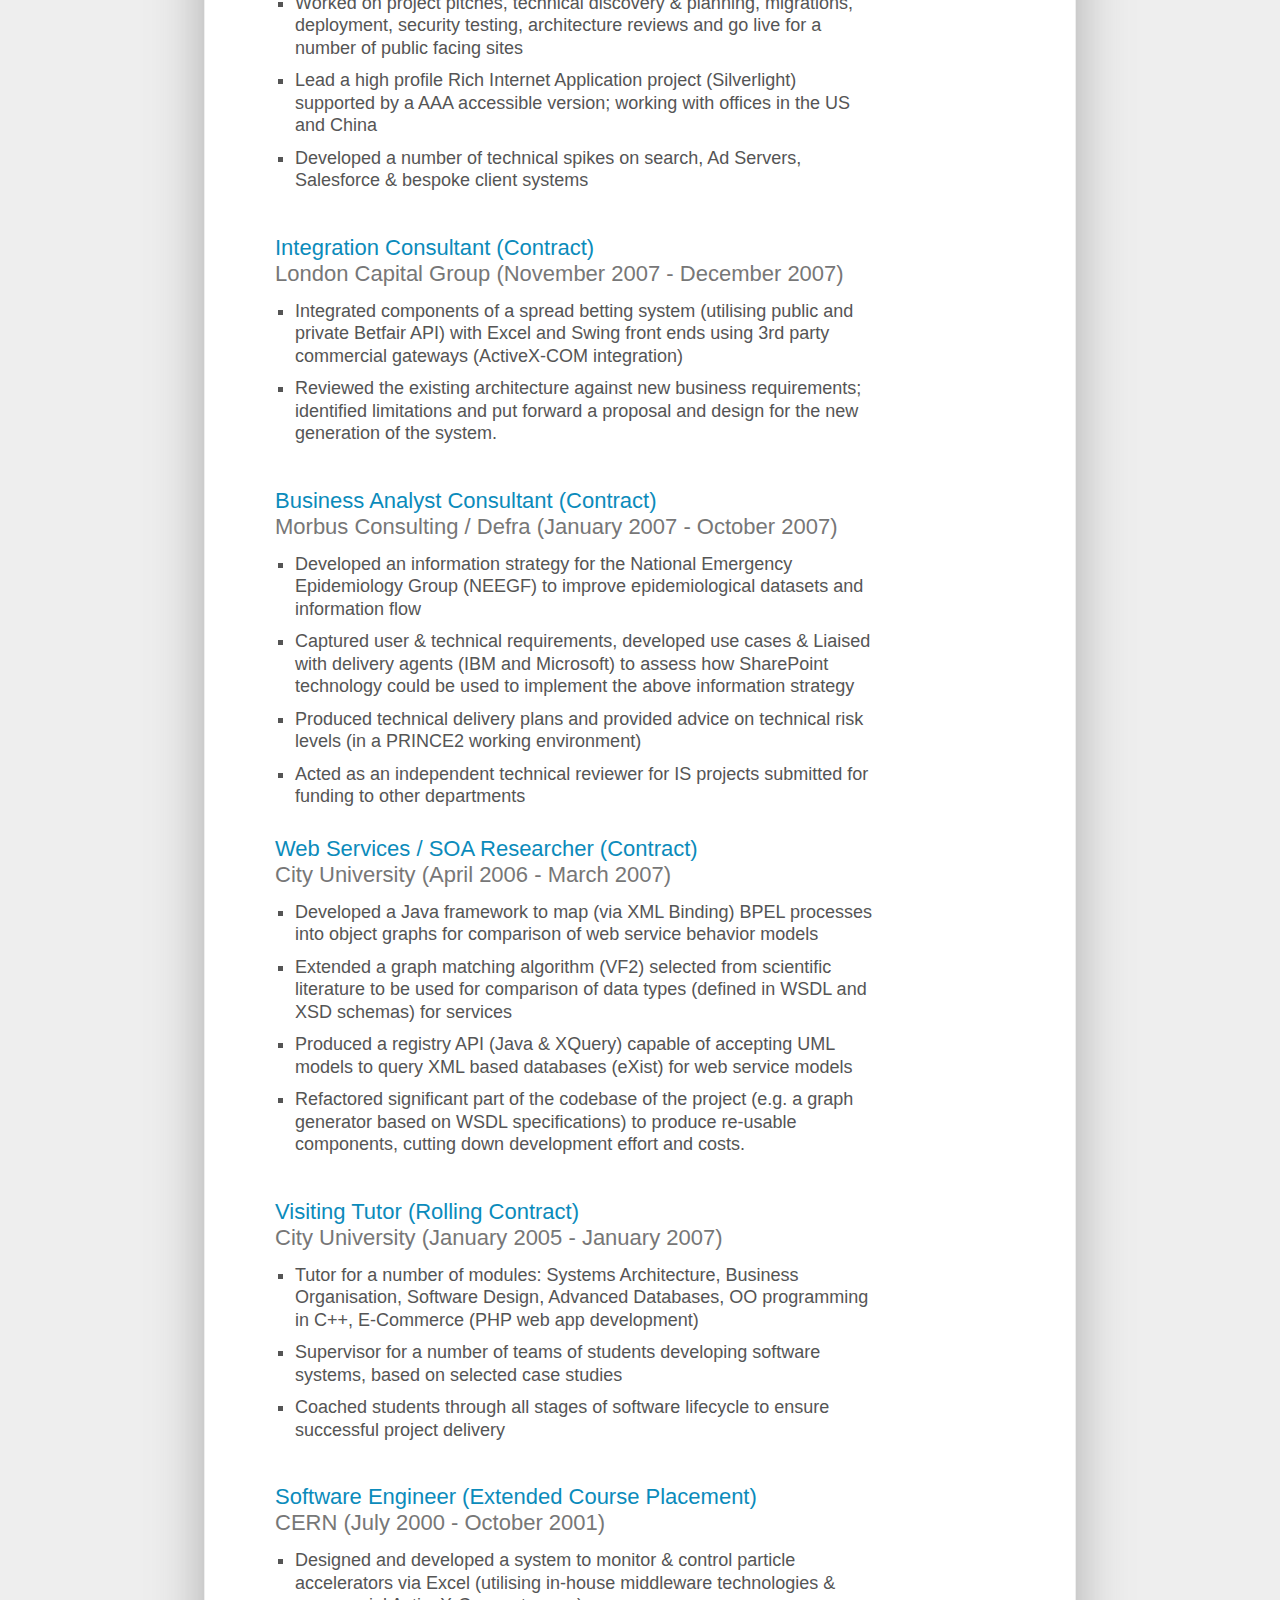
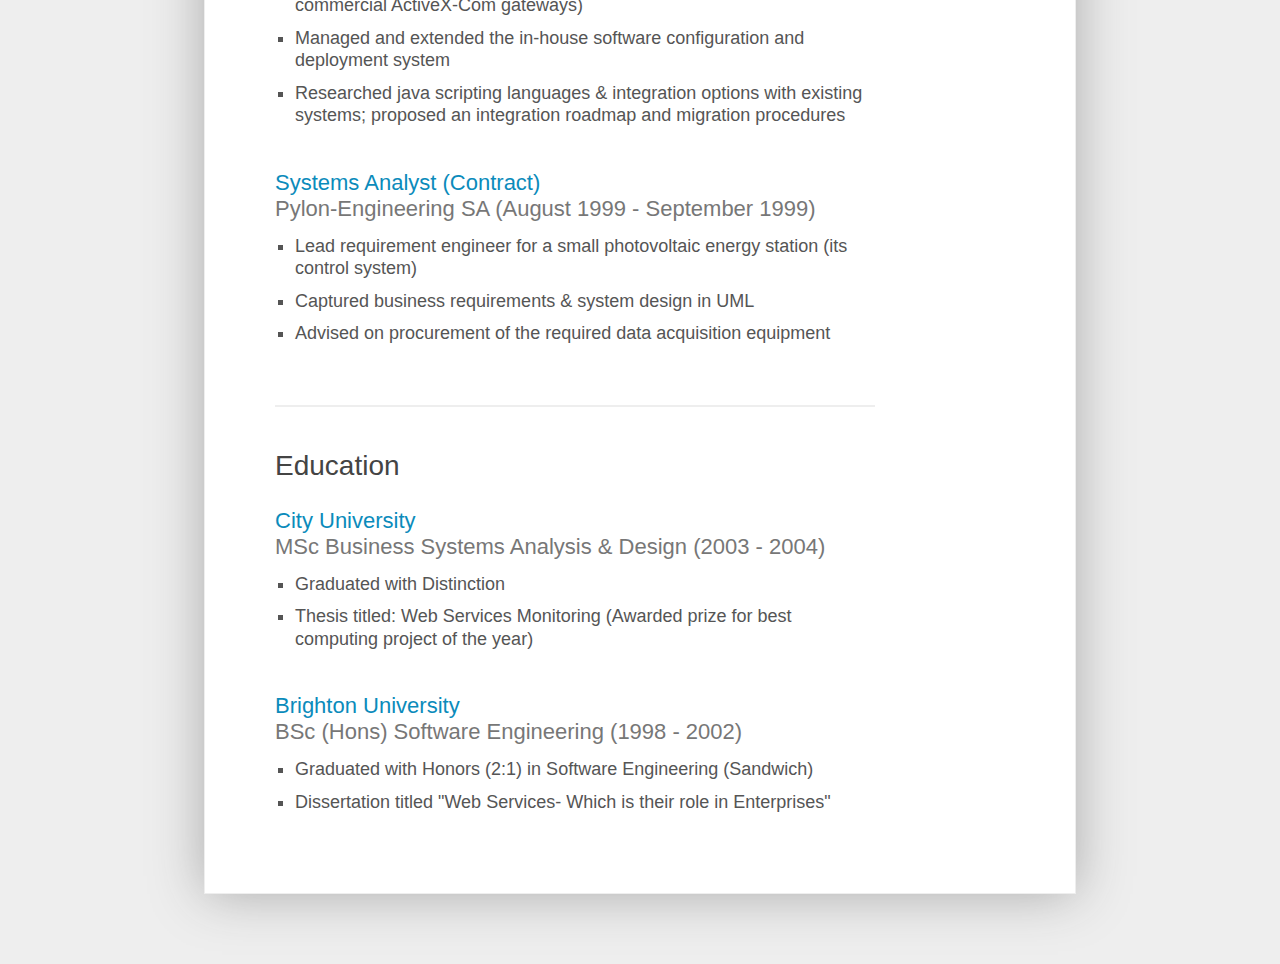
==== commit 2bfb7781: "Added CTO role" ====
--- a/index.html
+++ b/index.html
@@ -105,8 +105,18 @@
 					<p>
 					</p>
 					<div class="cv-section-item">
+						<h4 class="title">Chief Technology Officer</h4>
+						<h4 class="meta">Sliide (November 2021 - Present)</h4>
+						<ul class="square">
+						<li>Responsible for all development teams and development of our platform and products</li>
+						<li>Set technology stategy to underpin all technology roadmaps and developlent</li>
+						<li>Working closely with Product to identify technology challenges and opportunities for existing and new products</li>
+						<li>Working with the CIO to ensure Day 2 support for all products in production</li>
+						</ul>
+						</div>
+					<div class="cv-section-item">
 						<h4 class="title">Chief Architect</h4>
-						<h4 class="meta">Sliide (February 20201 - Present)</h4>
+						<h4 class="meta">Sliide (February 2021 - November 2021)</h4>
 						<ul class="square">
 						<li>Give architectural leadership, design and approval for all significant projects</li>
 						<li>Guide the development team with reference architectures</li>
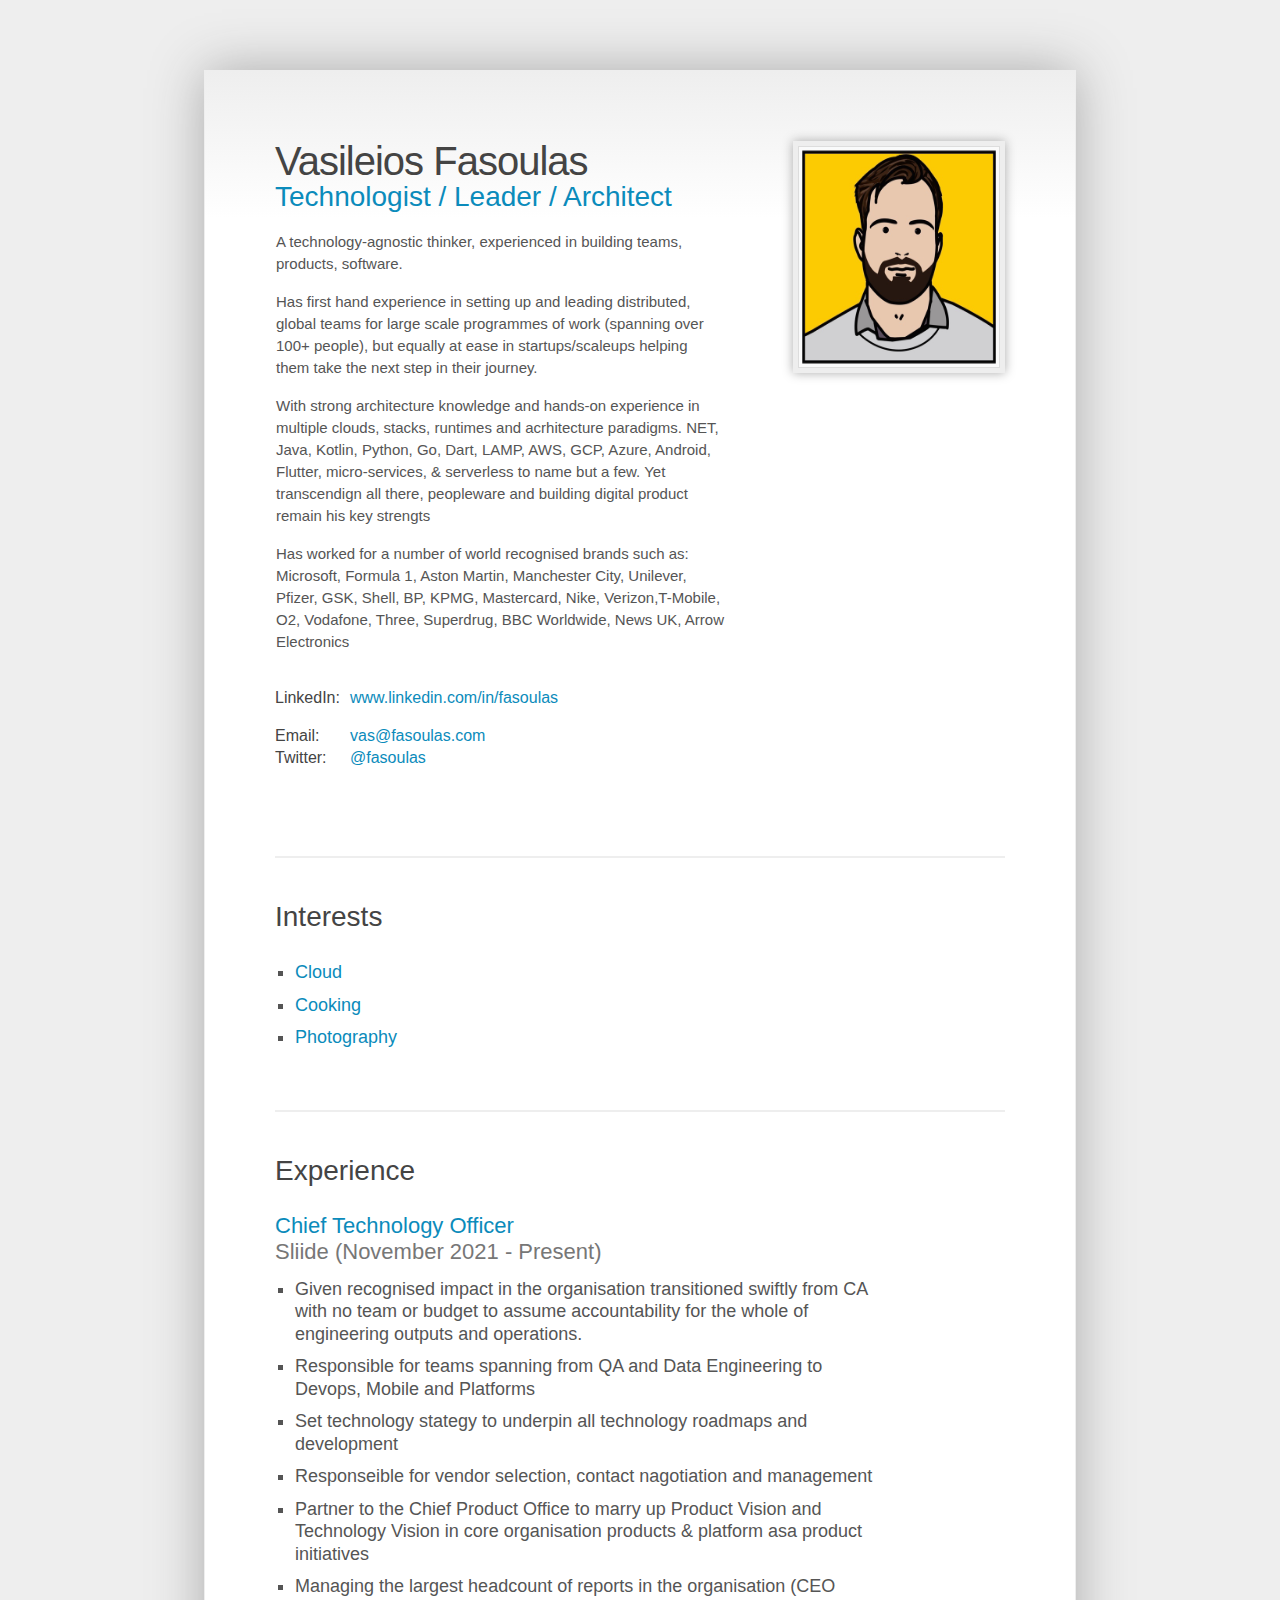
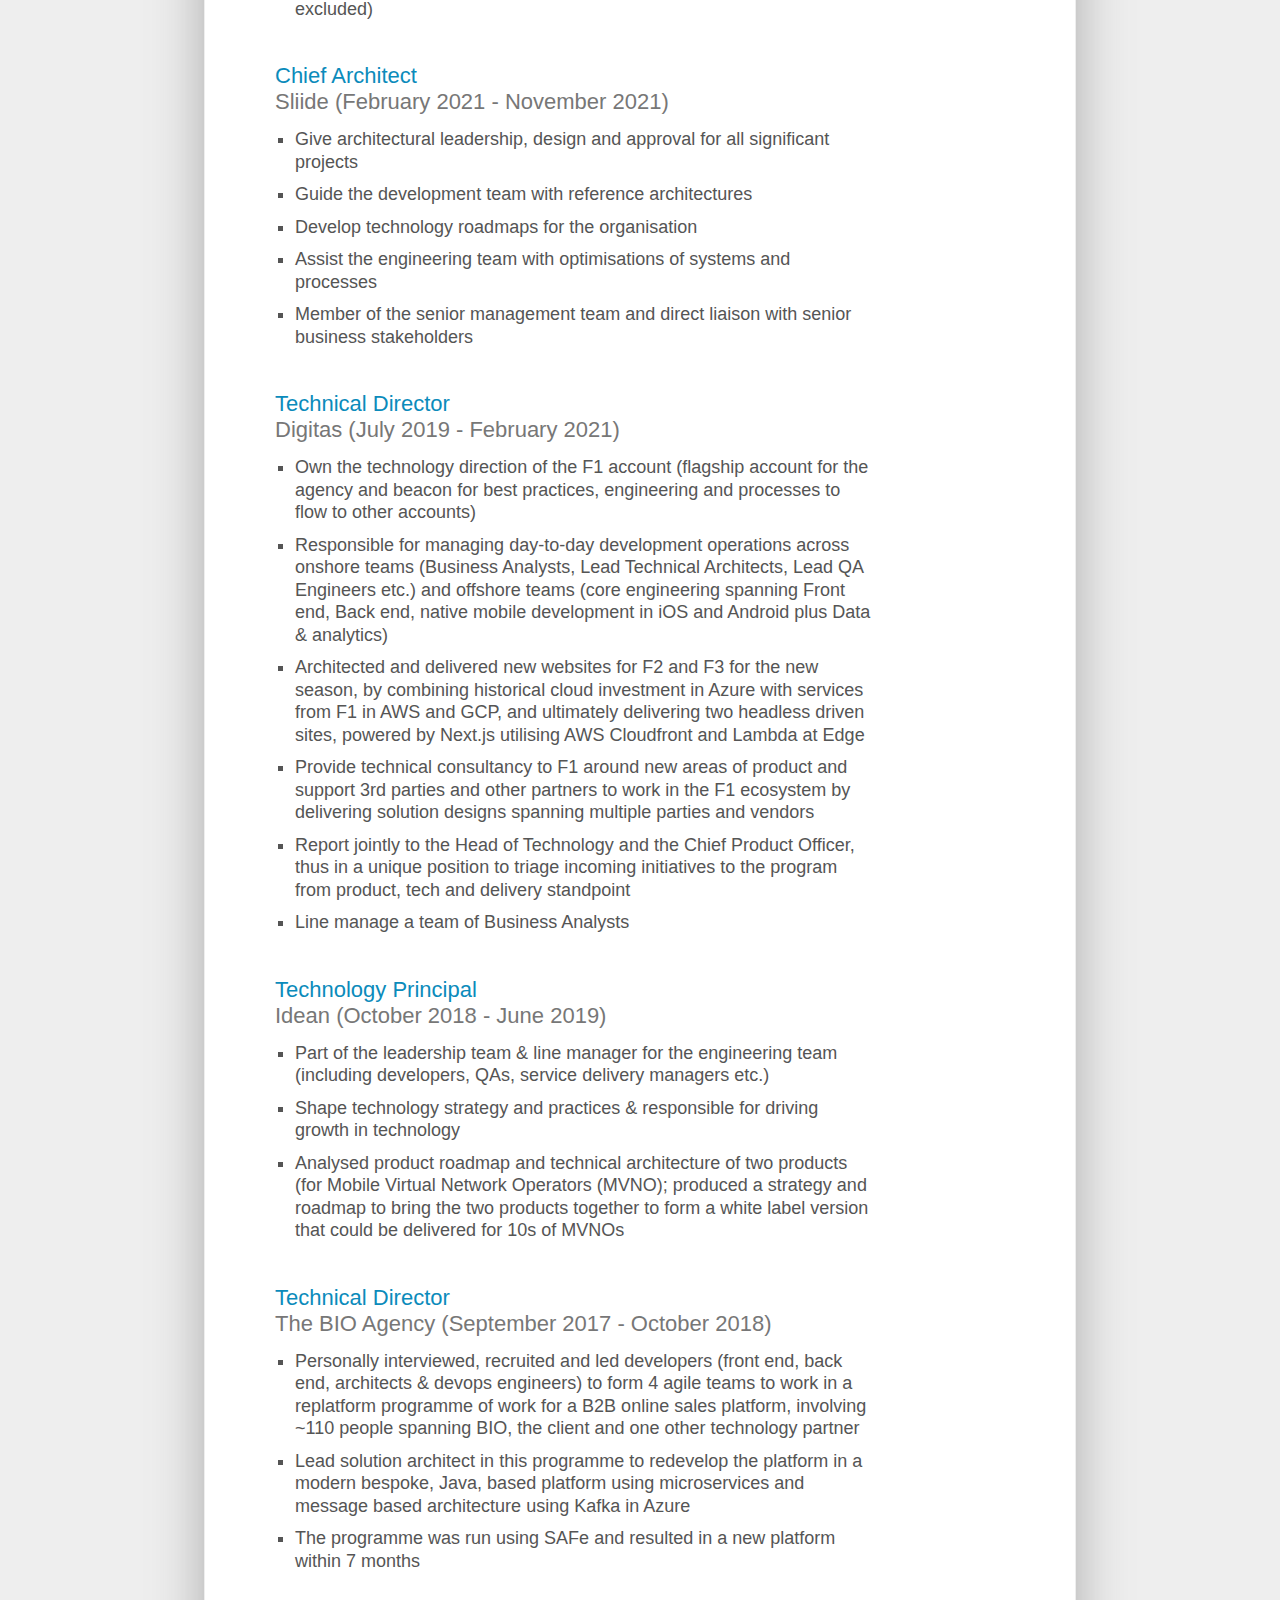
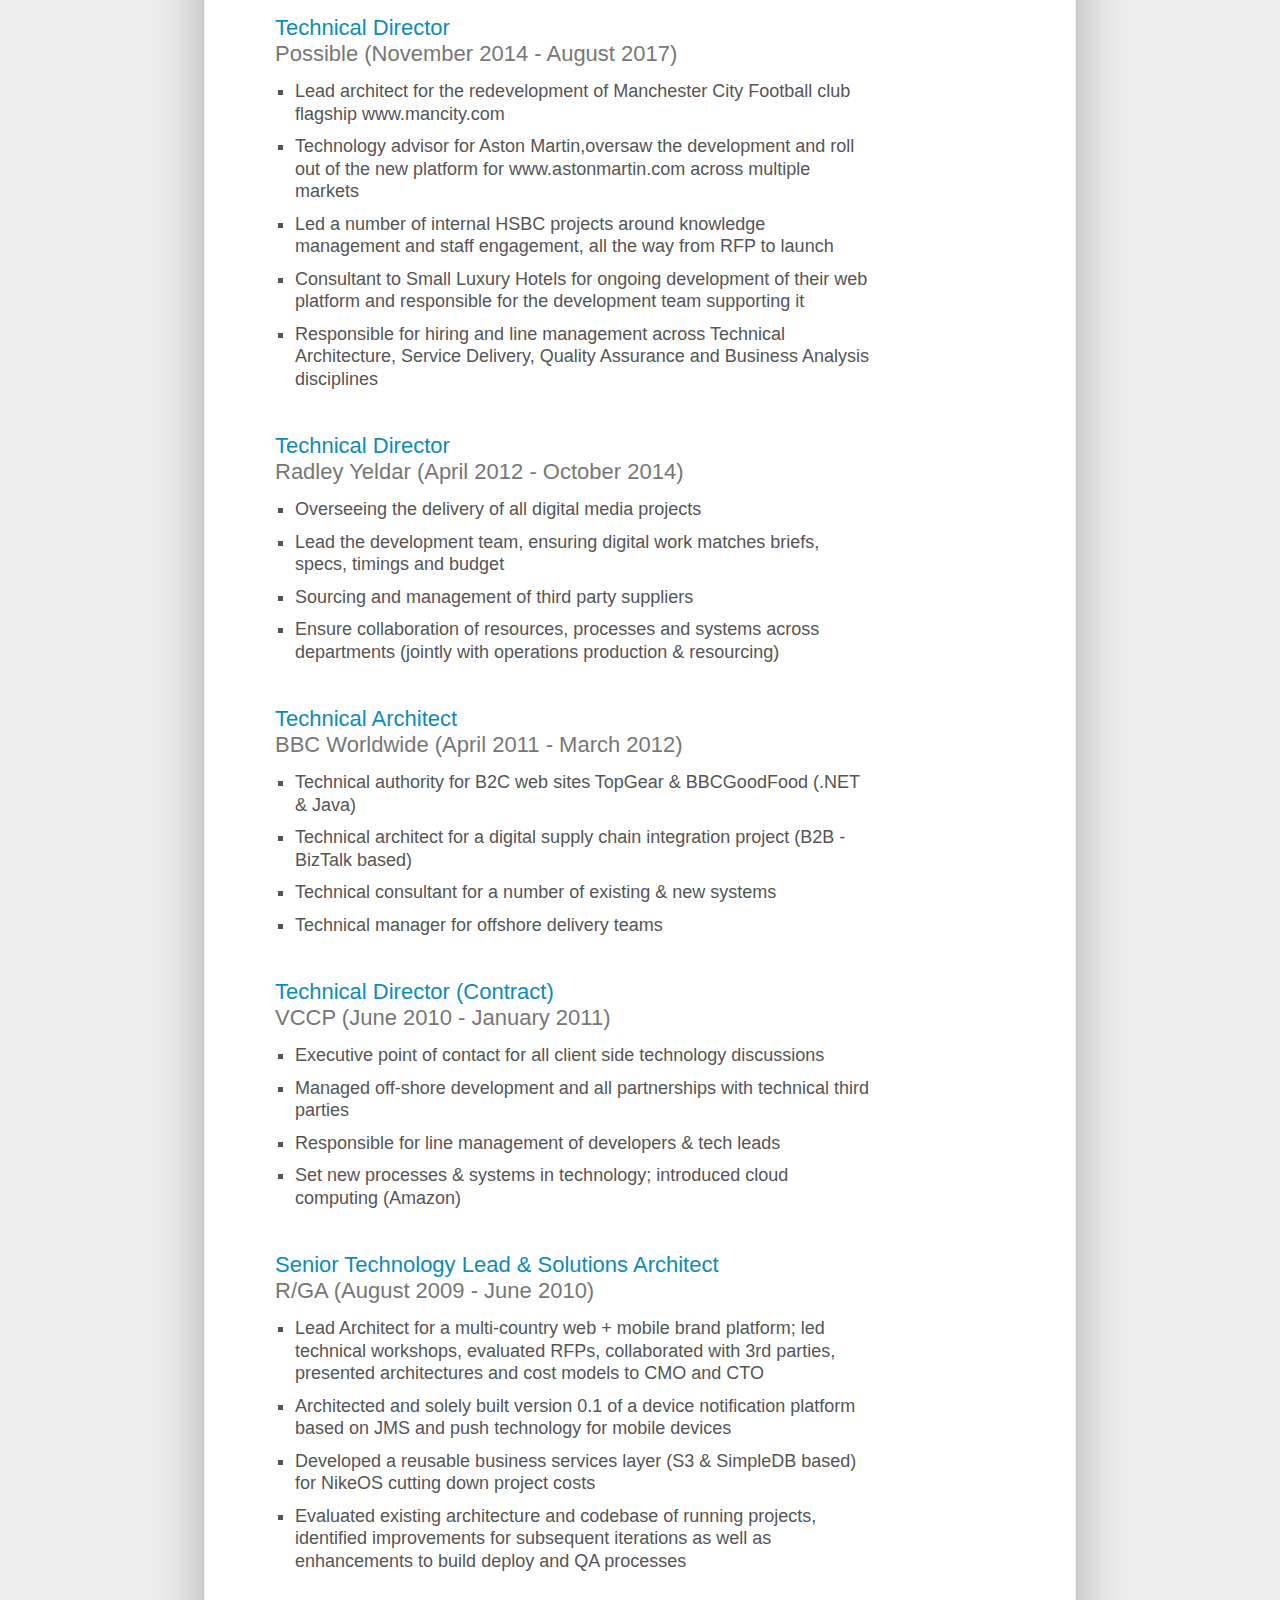
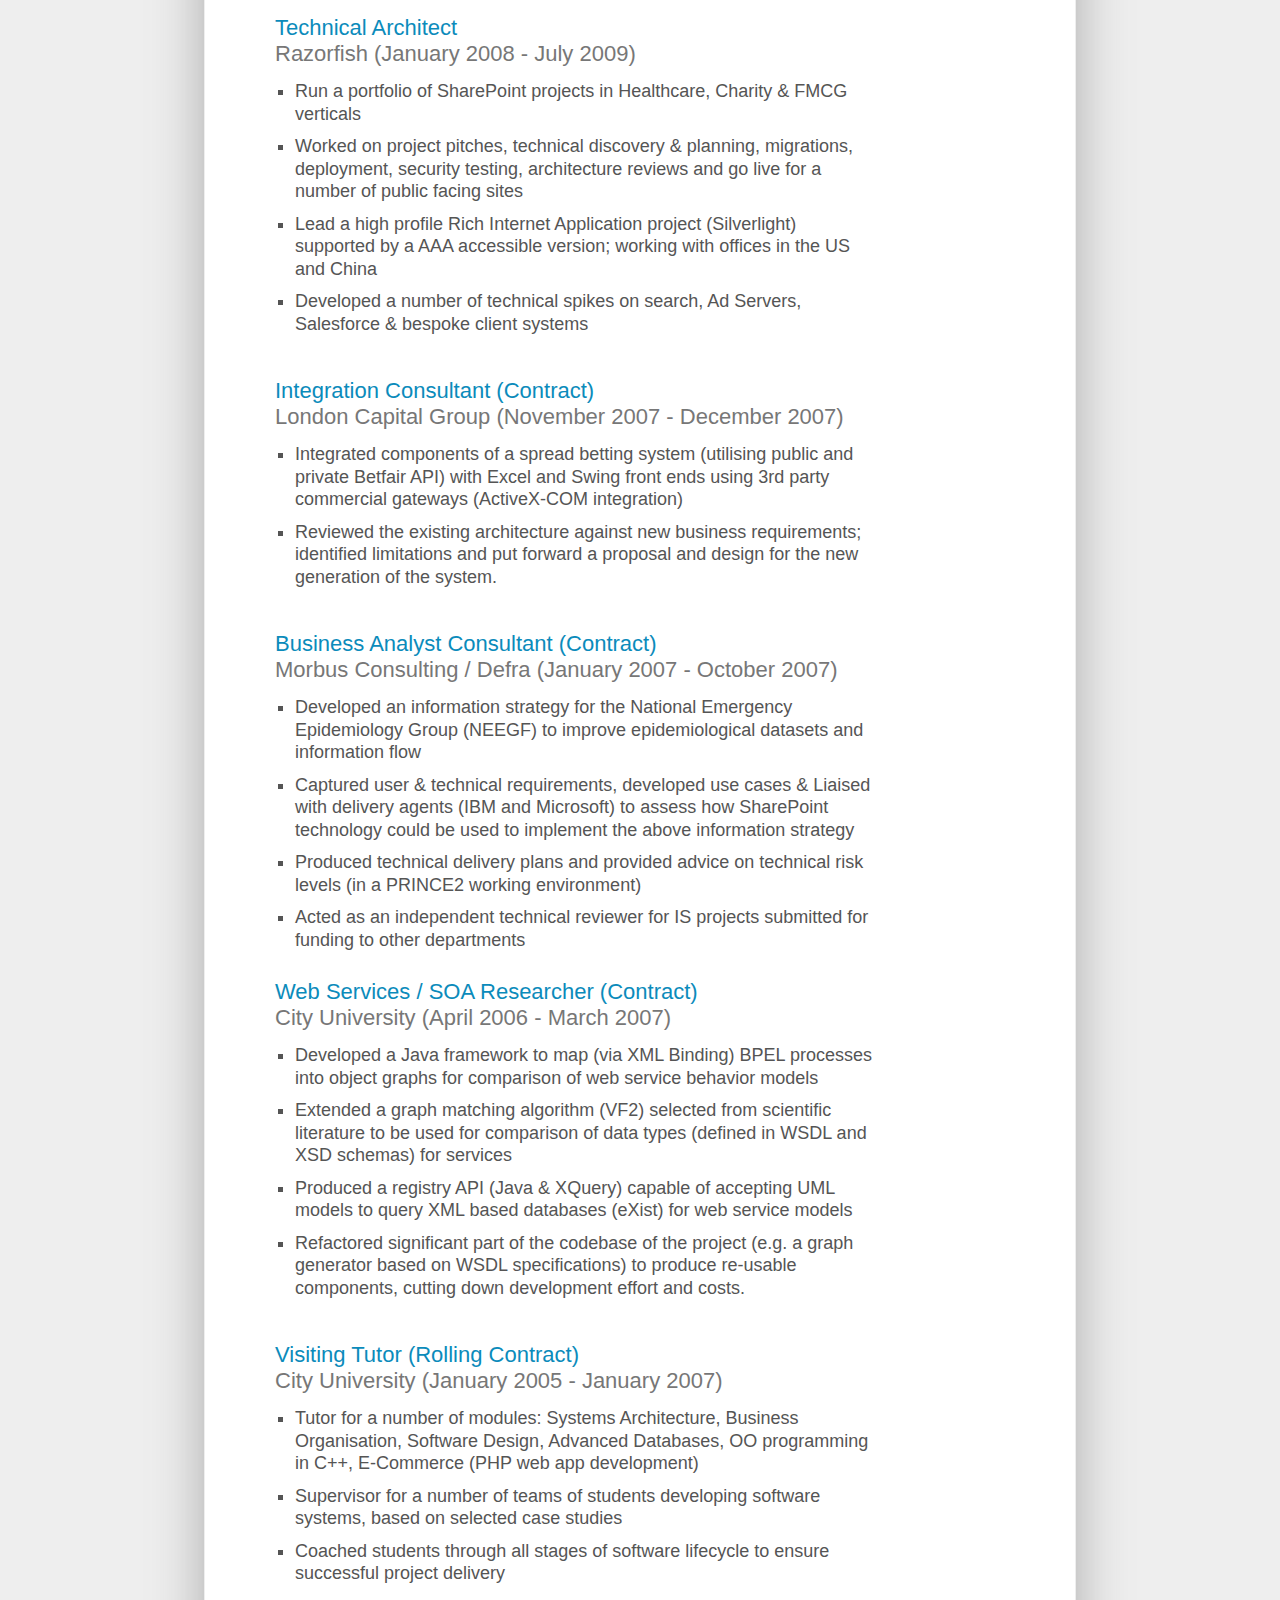
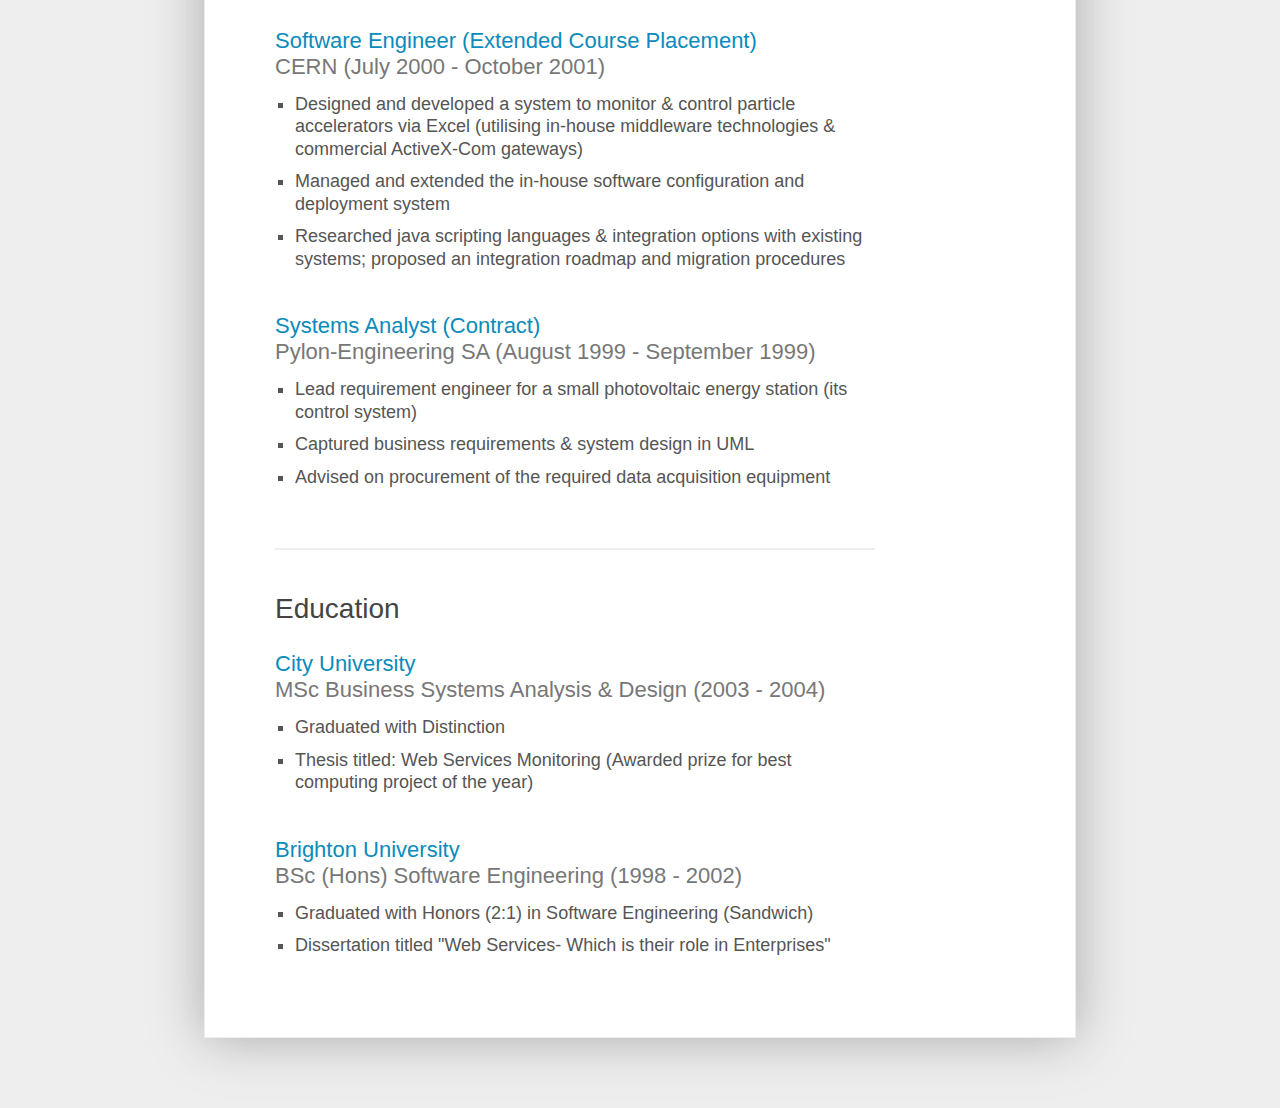
==== commit 4f3e9ebd: "Tweaked CTO role" ====
--- a/index.html
+++ b/index.html
@@ -53,9 +53,9 @@
 					</br>
 					<p>Has first hand experience in setting up and leading distributed, global teams for large scale programmes of work (spanning over 100+ people), but equally at ease in startups/scaleups helping them take the next step in their journey.</p>
 					</br>
-					<p>With strong architecture knowledge and hands-on experience in multiple clouds, stacks, runtimes and acrhitecture paradigms. NET, Java, Kotlin, Python, Go, Dart, LAMP, AWS, GCP, Azure, Android, Flutter, micro-services, & serverless to name but a few.</p> 
+					<p>With strong architecture knowledge and hands-on experience in multiple clouds, stacks, runtimes and acrhitecture paradigms. NET, Java, Kotlin, Python, Go, Dart, LAMP, AWS, GCP, Azure, Android, Flutter, micro-services, & serverless to name but a few. Yet transcendign all there, peopleware and building digital product remain his key strengts</p> 
 					<br/>
-					<p>Has worked for a number of world recognised brands such as: Microsoft, Formula 1, Aston Martin, Manchester City, Unilever, Pfizer, GSK, Shell, BP, KPMG, Mastercard, Nike, O2, Vodafone, Three, Superdrug, BBC Worldwide, News UK, Arrow Electronics</p>	
+					<p>Has worked for a number of world recognised brands such as: Microsoft, Formula 1, Aston Martin, Manchester City, Unilever, Pfizer, GSK, Shell, BP, KPMG, Mastercard, Nike, Verizon,T-Mobile, O2, Vodafone, Three, Superdrug, BBC Worldwide, News UK, Arrow Electronics</p>	
 				<br/>
 		
 					<div id="contact-details">						
@@ -108,10 +108,12 @@
 						<h4 class="title">Chief Technology Officer</h4>
 						<h4 class="meta">Sliide (November 2021 - Present)</h4>
 						<ul class="square">
-						<li>Responsible for all development teams and development of our platform and products</li>
-						<li>Set technology stategy to underpin all technology roadmaps and developlent</li>
-						<li>Working closely with Product to identify technology challenges and opportunities for existing and new products</li>
-						<li>Working with the CIO to ensure Day 2 support for all products in production</li>
+						<li>Given recognised impact in the organisation transitioned swiftly from CA with no team or budget to assume accountability for the whole of engineering outputs and operations.</li>
+						<li>Responsible for teams spanning from QA and Data Engineering to Devops, Mobile and Platforms</li>
+						<li>Set technology stategy to underpin all technology roadmaps and development</li>
+						<li>Responseible for vendor selection, contact nagotiation and management</li>	
+						<li>Partner to the Chief Product Office to marry up Product Vision and Technology Vision in core organisation products & platform asa product initiatives</li>
+						<li>Managing the largest headcount of reports in the organisation (CEO excluded)</li>
 						</ul>
 						</div>
 					<div class="cv-section-item">
@@ -122,7 +124,6 @@
 						<li>Guide the development team with reference architectures</li>
 						<li>Develop technology roadmaps for the organisation</li>
 						<li>Assist the engineering team with optimisations of systems and processes</li>
-						<li>Work with the CTO to ensure the organisation is using the appropriate technology</li>
 						<li>Member of the senior management team and direct liaison with senior business stakeholders</li>
 						</ul>
 						</div>
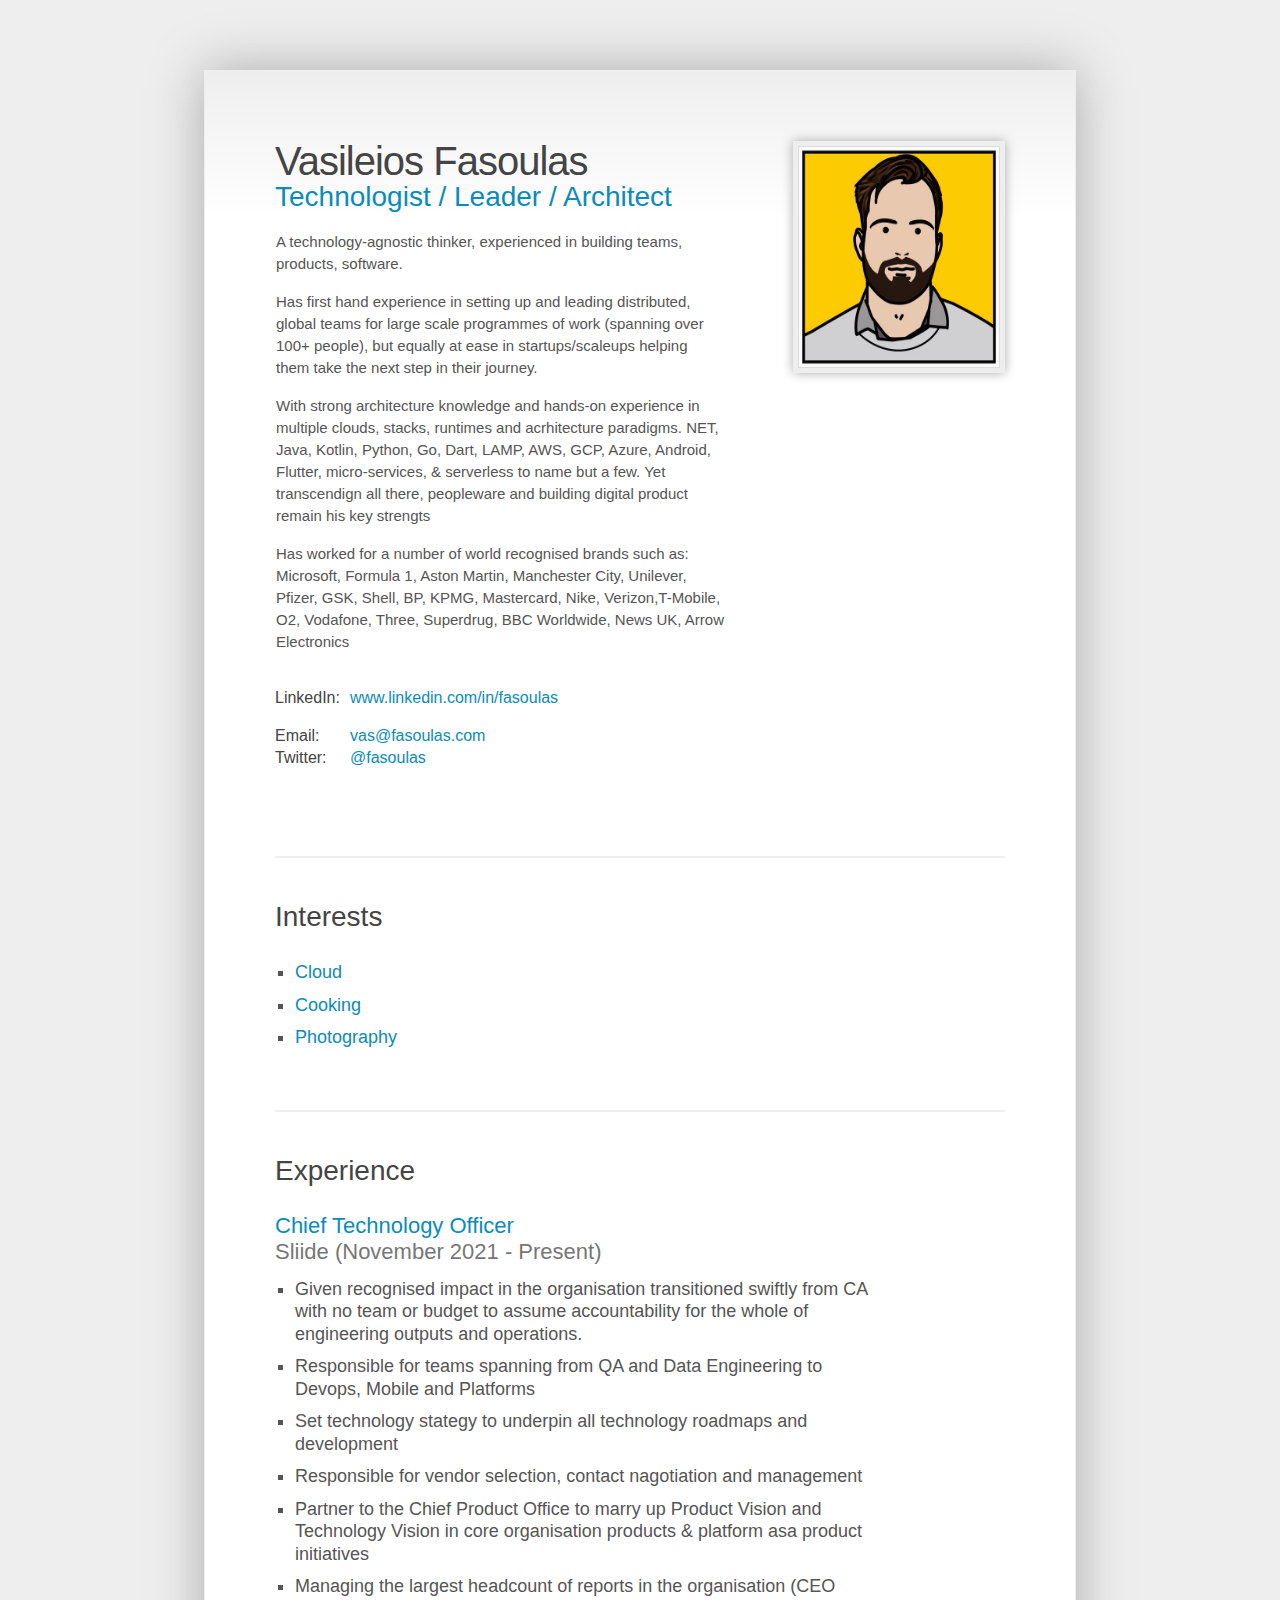
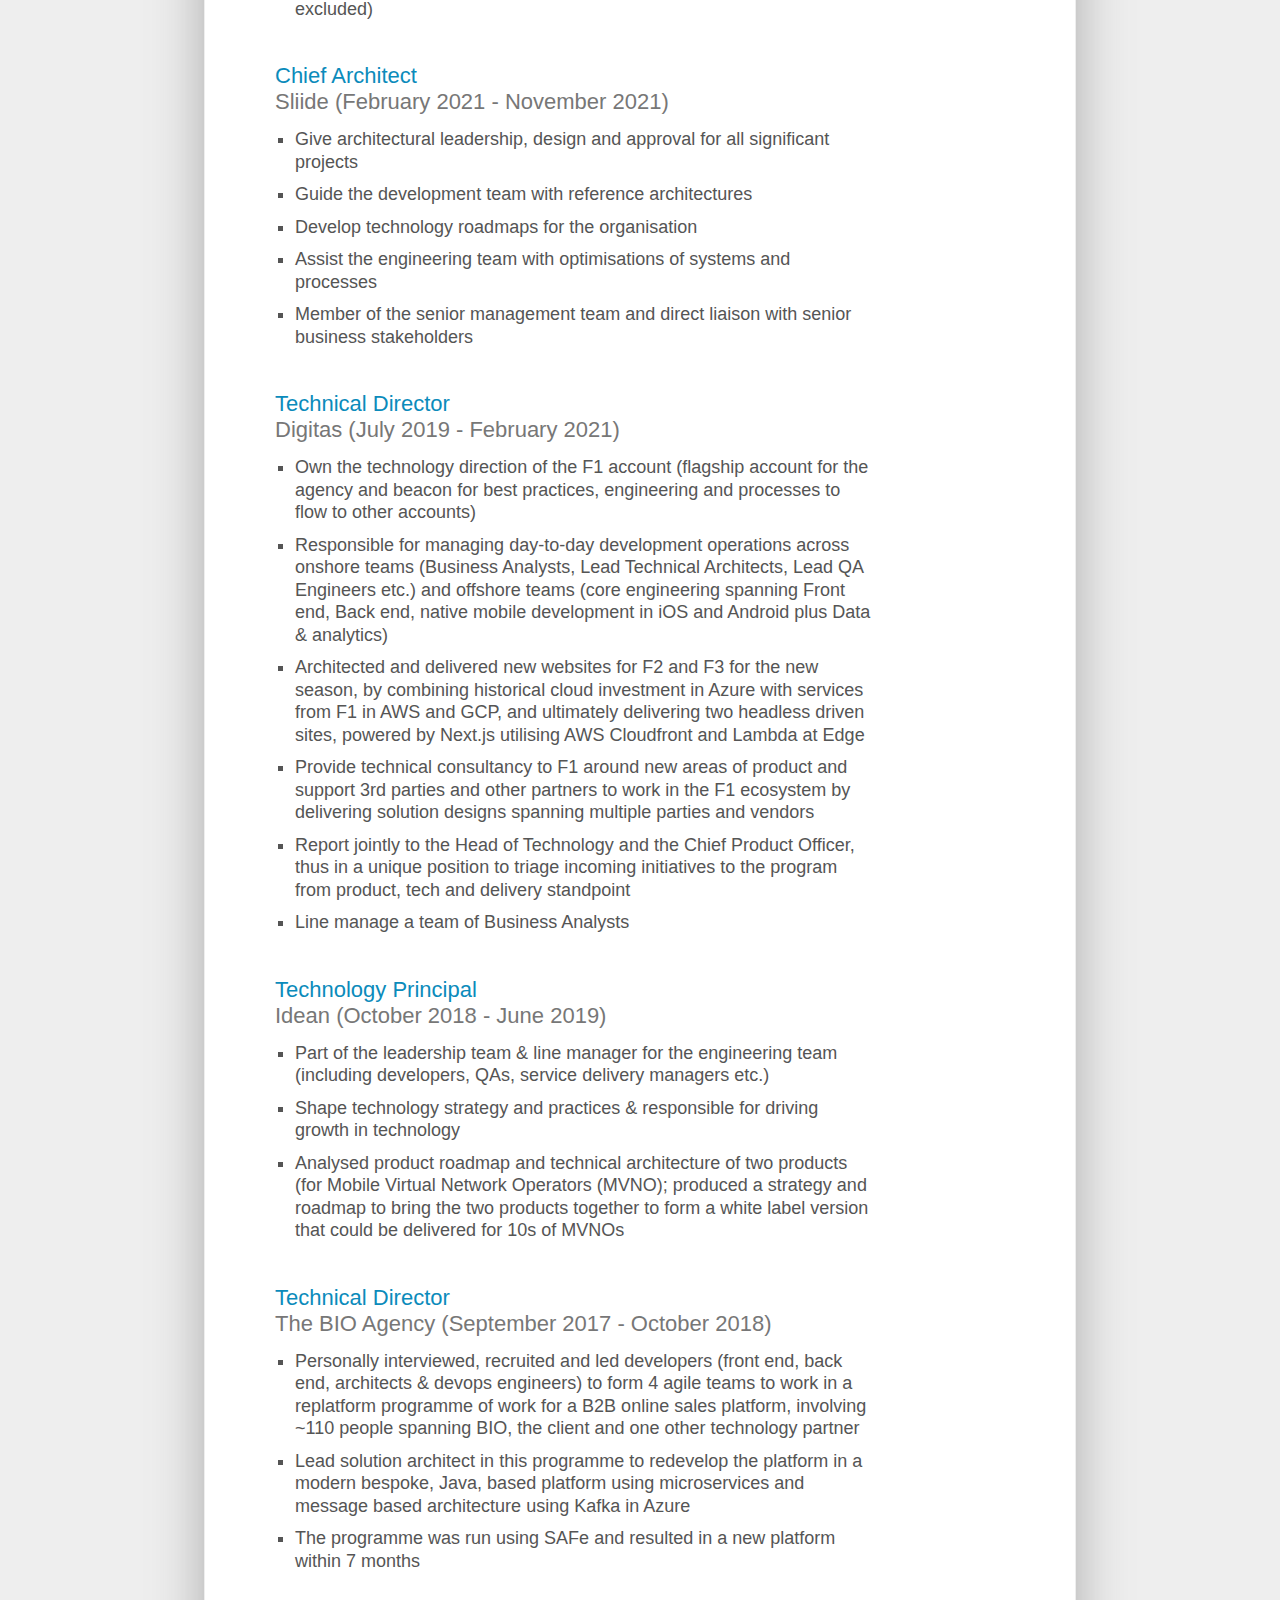
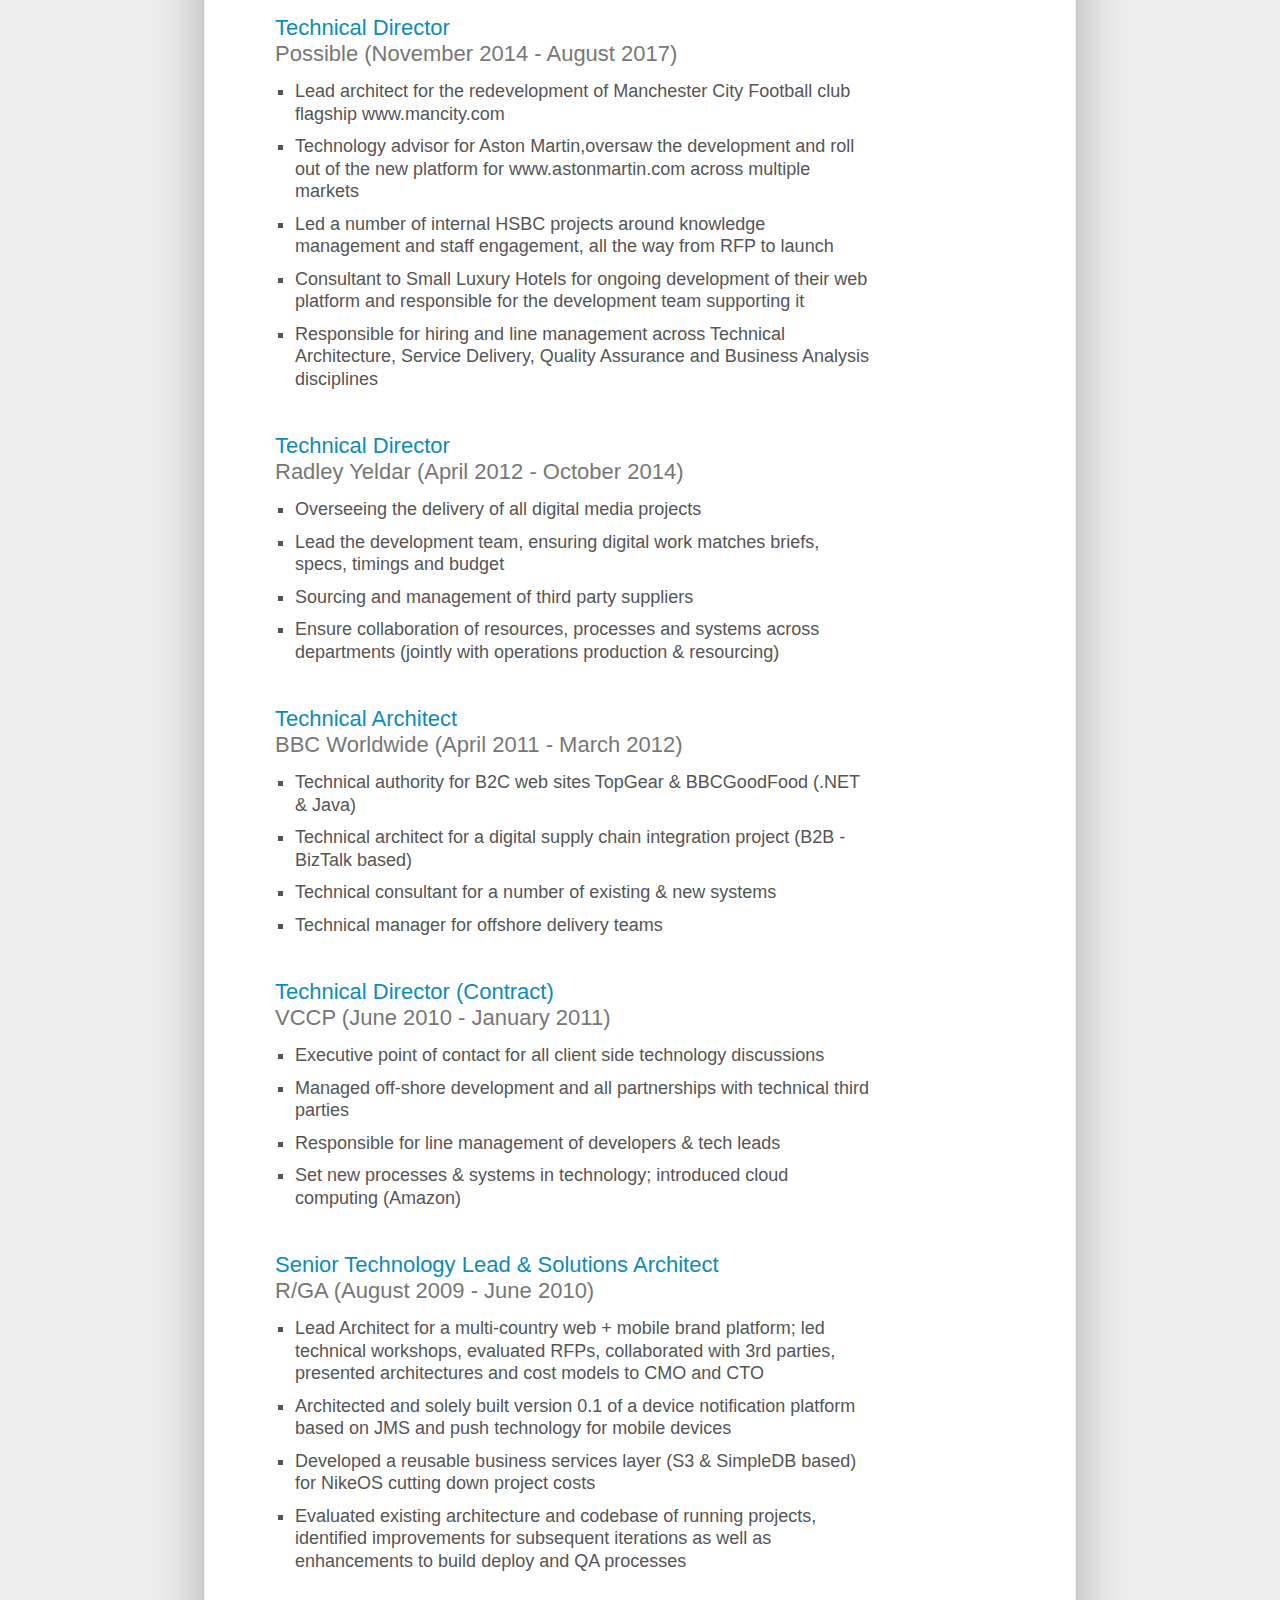
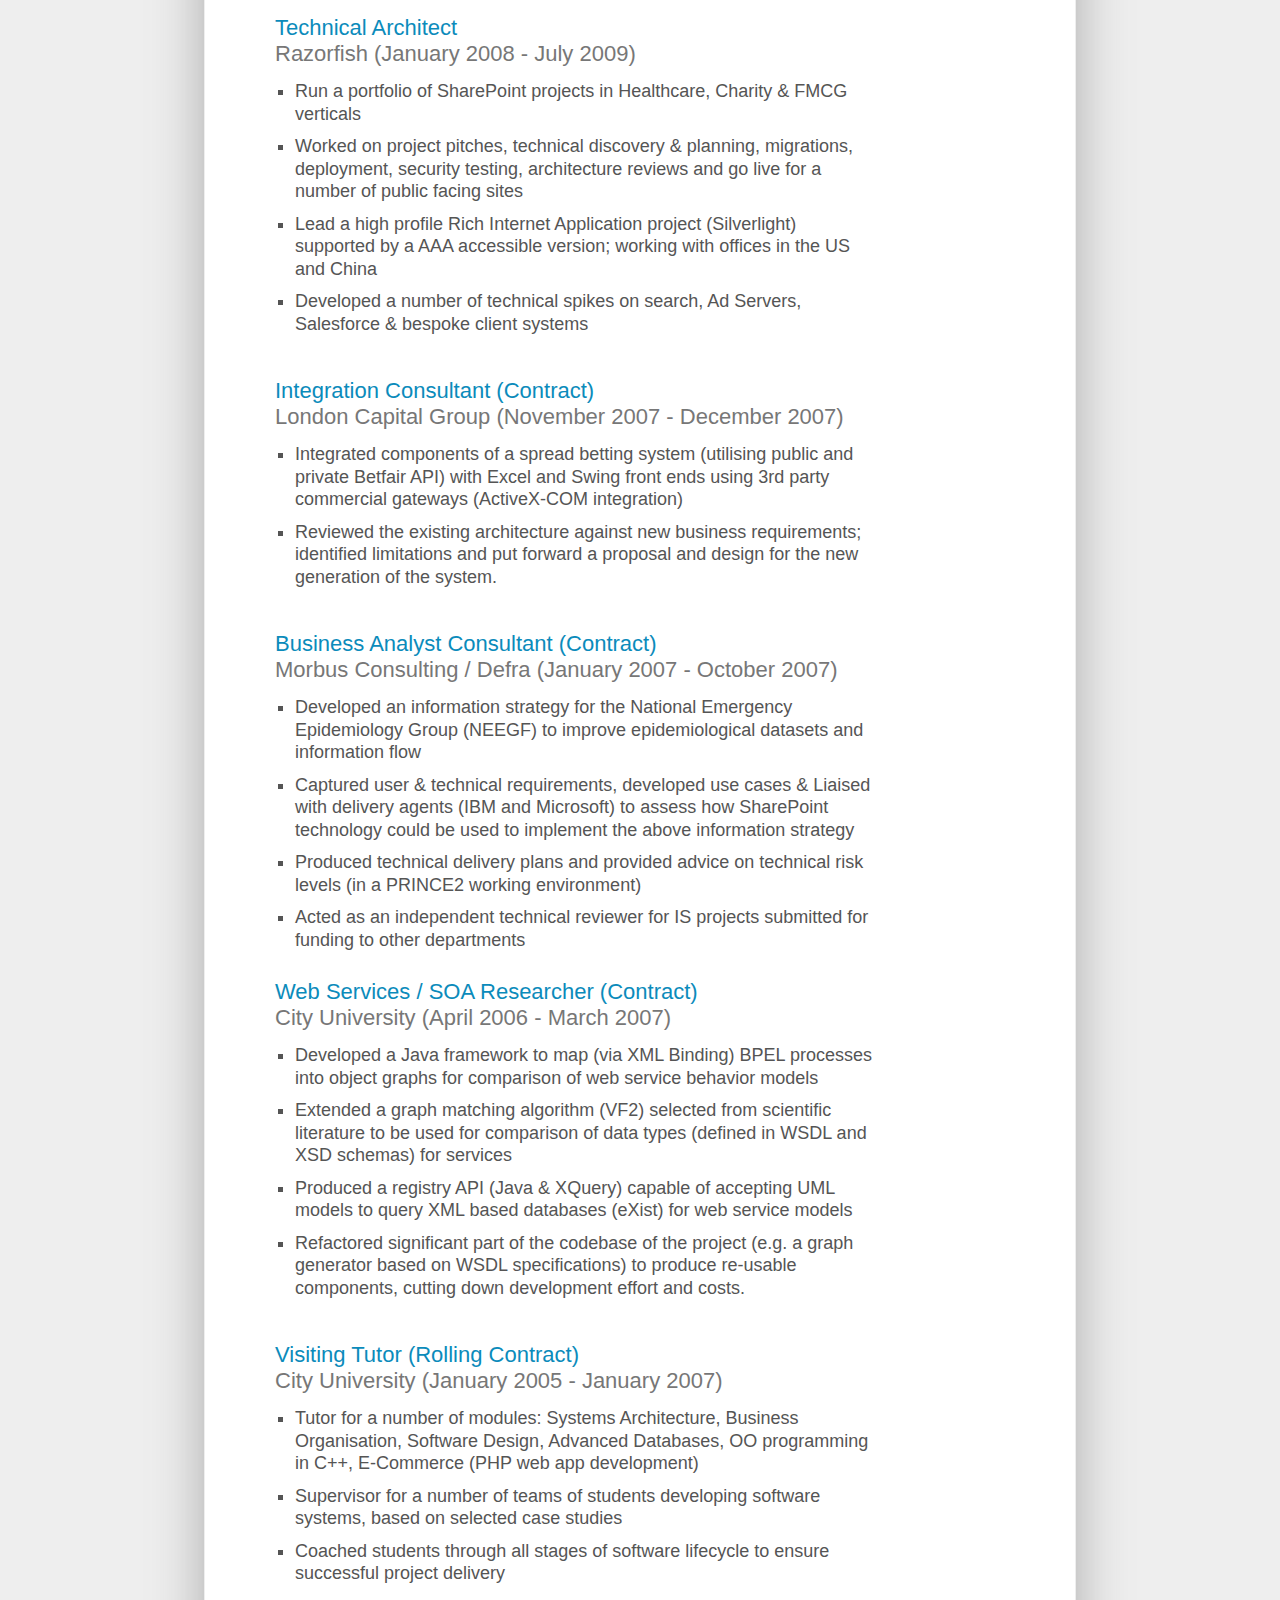
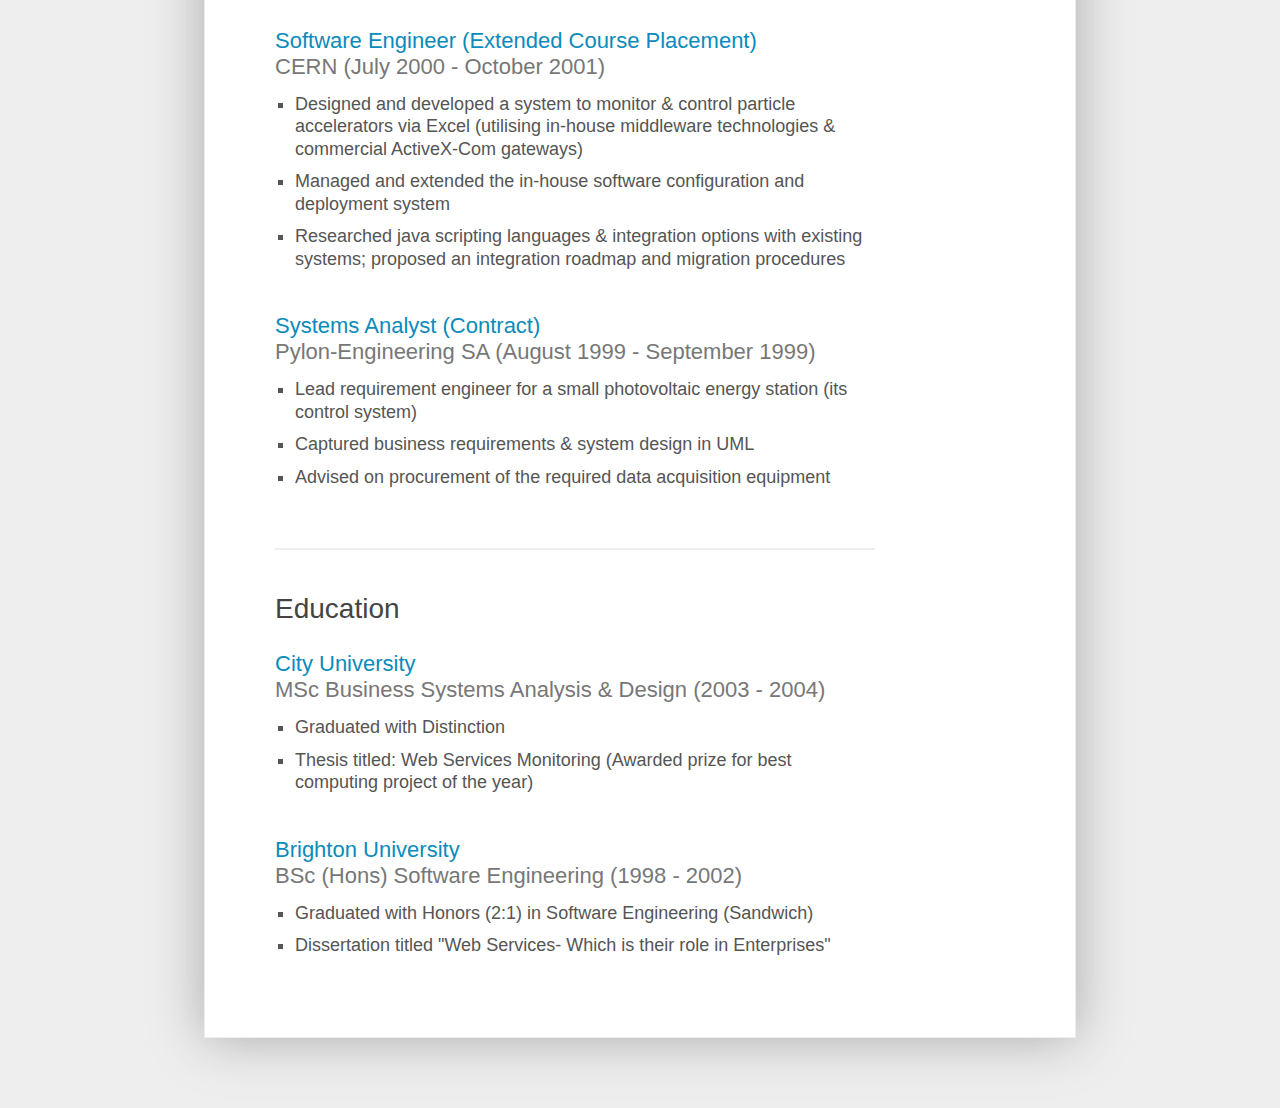
==== commit b802e15e: "Fixed typo" ====
--- a/index.html
+++ b/index.html
@@ -111,7 +111,7 @@
 						<li>Given recognised impact in the organisation transitioned swiftly from CA with no team or budget to assume accountability for the whole of engineering outputs and operations.</li>
 						<li>Responsible for teams spanning from QA and Data Engineering to Devops, Mobile and Platforms</li>
 						<li>Set technology stategy to underpin all technology roadmaps and development</li>
-						<li>Responseible for vendor selection, contact nagotiation and management</li>	
+						<li>Responsible for vendor selection, contact nagotiation and management</li>	
 						<li>Partner to the Chief Product Office to marry up Product Vision and Technology Vision in core organisation products & platform asa product initiatives</li>
 						<li>Managing the largest headcount of reports in the organisation (CEO excluded)</li>
 						</ul>
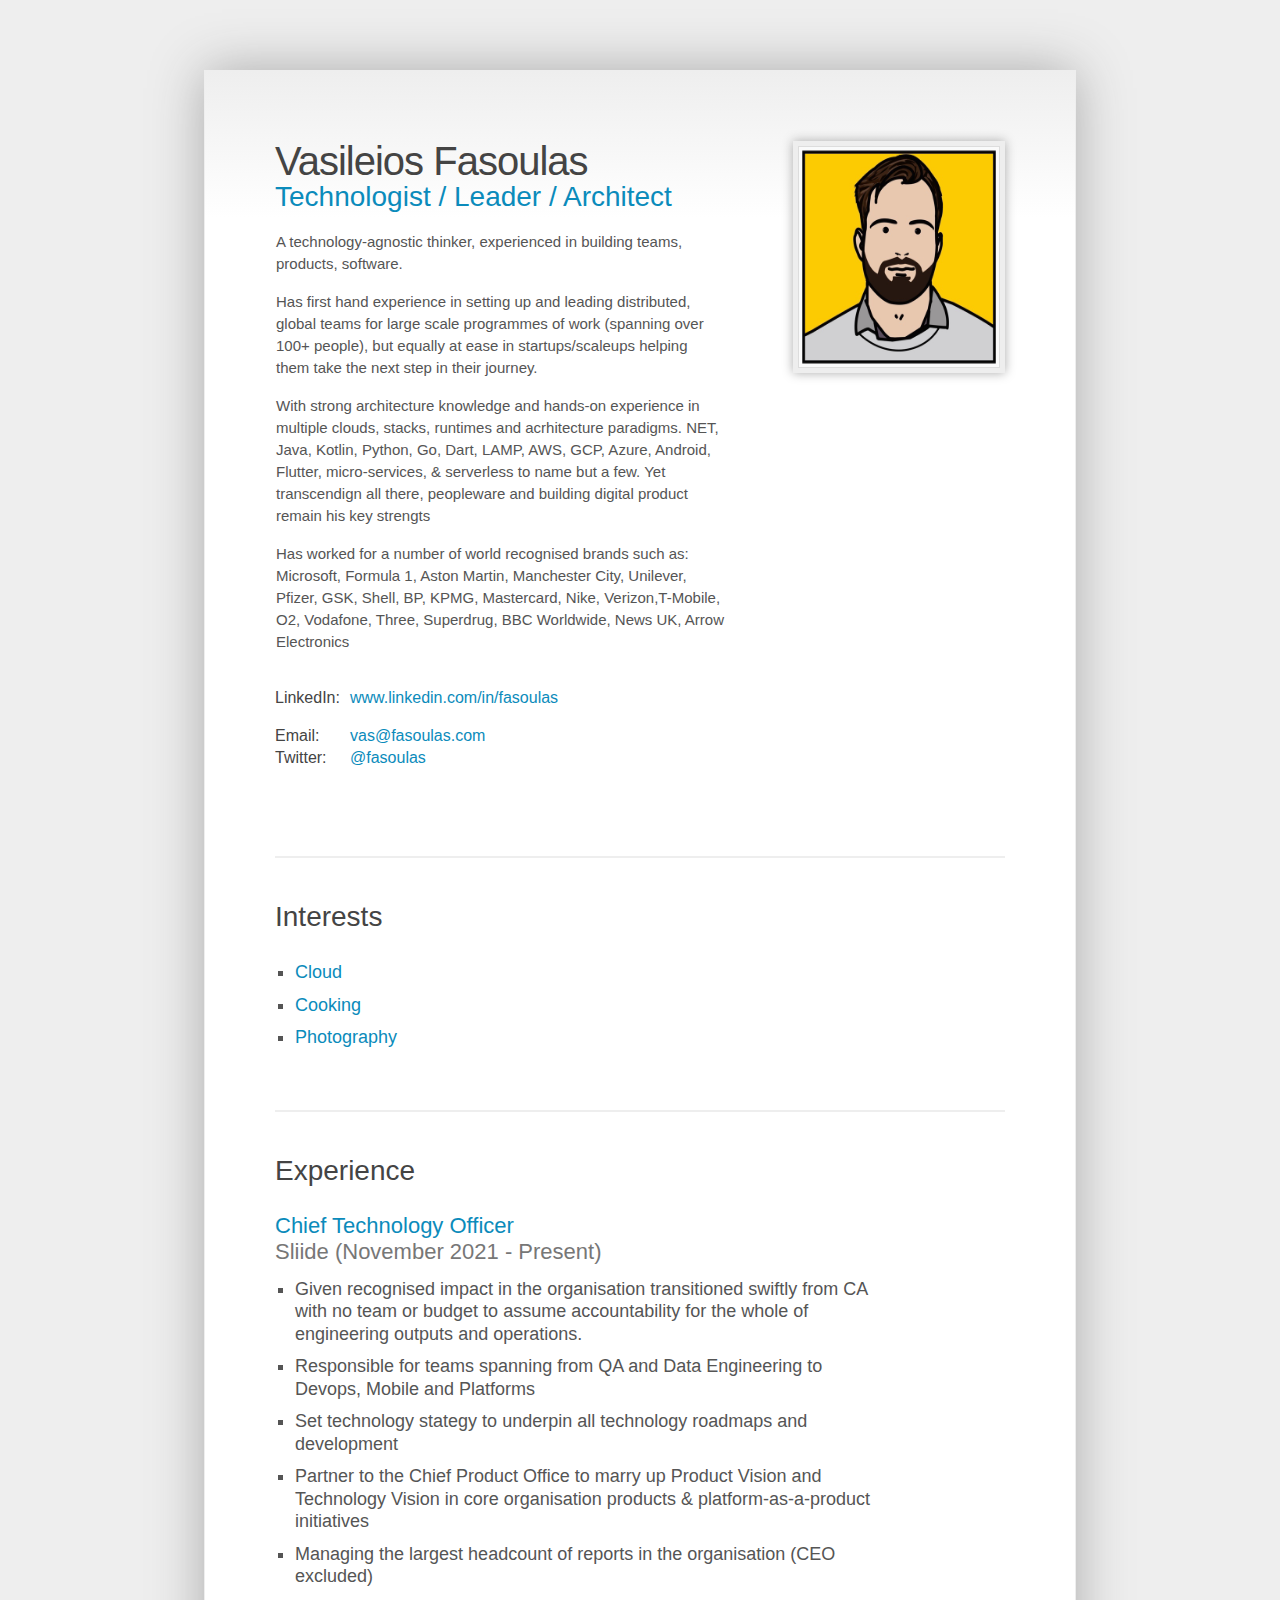
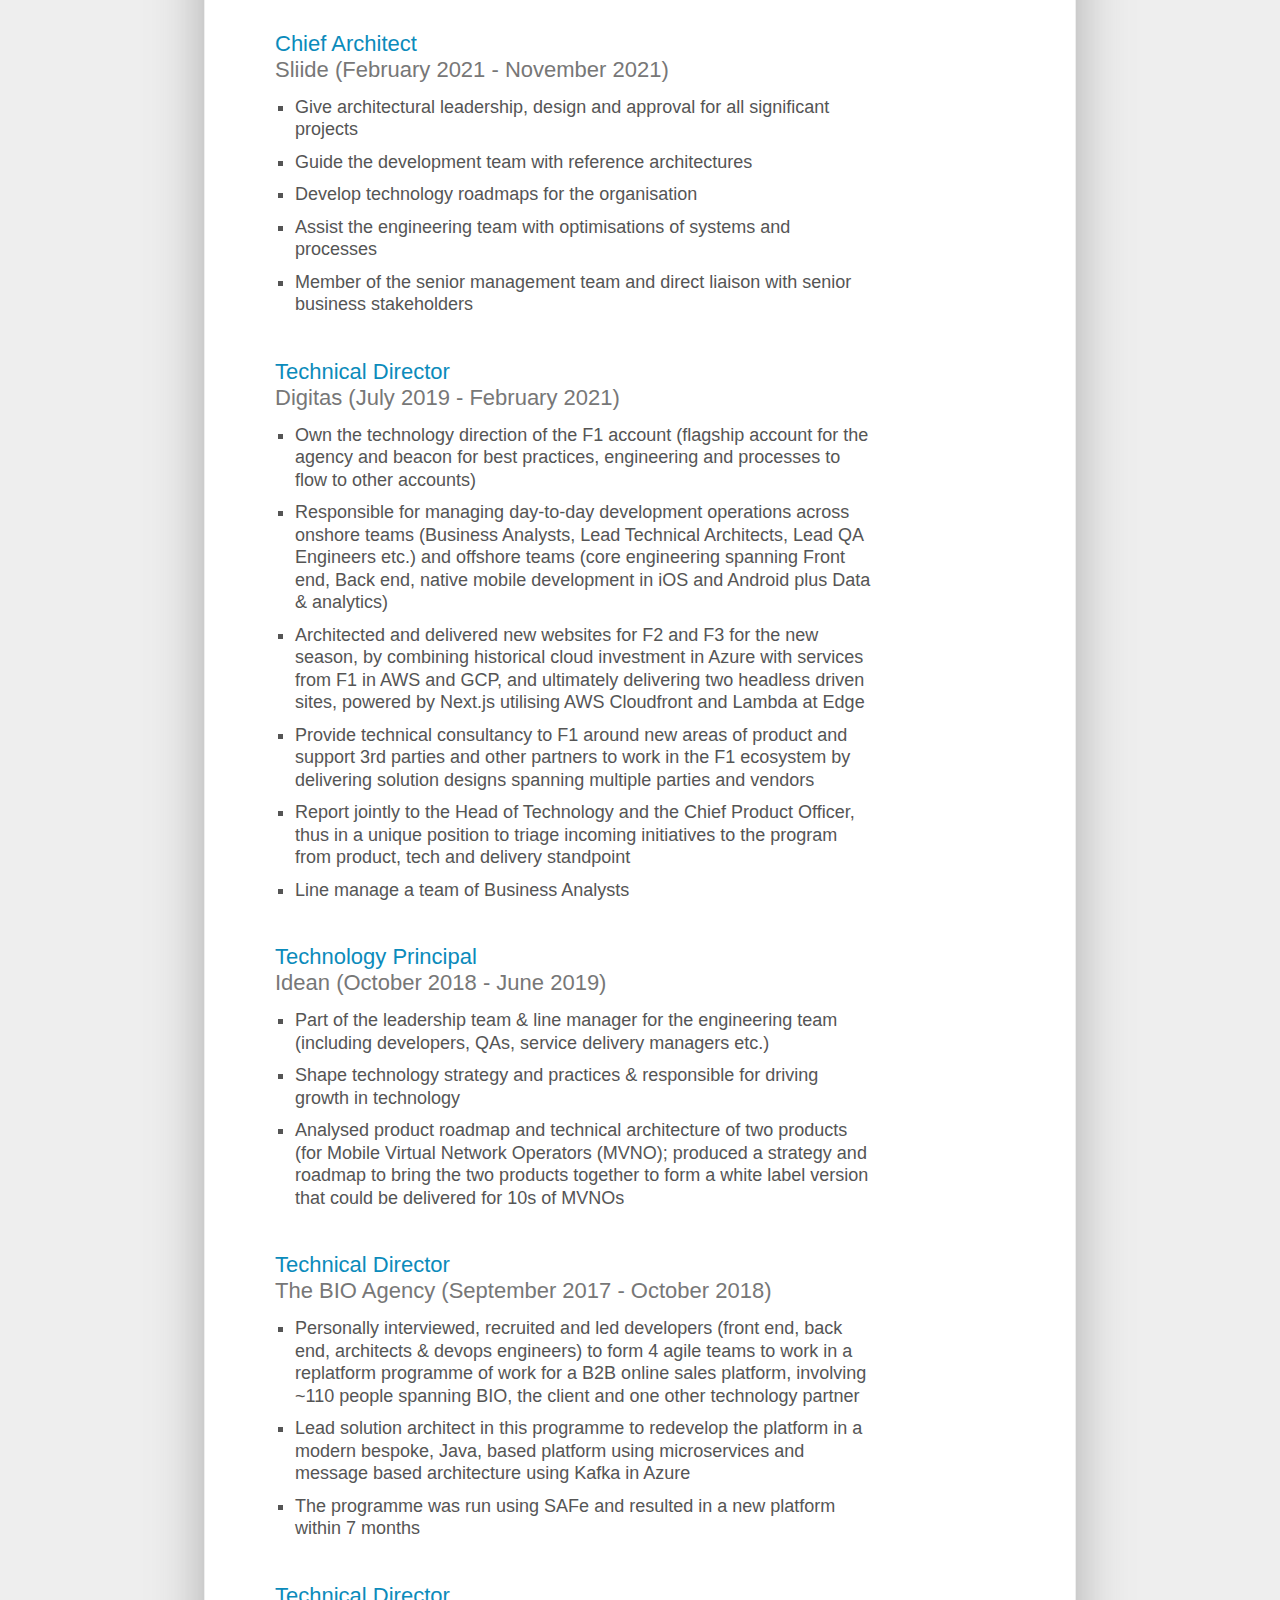
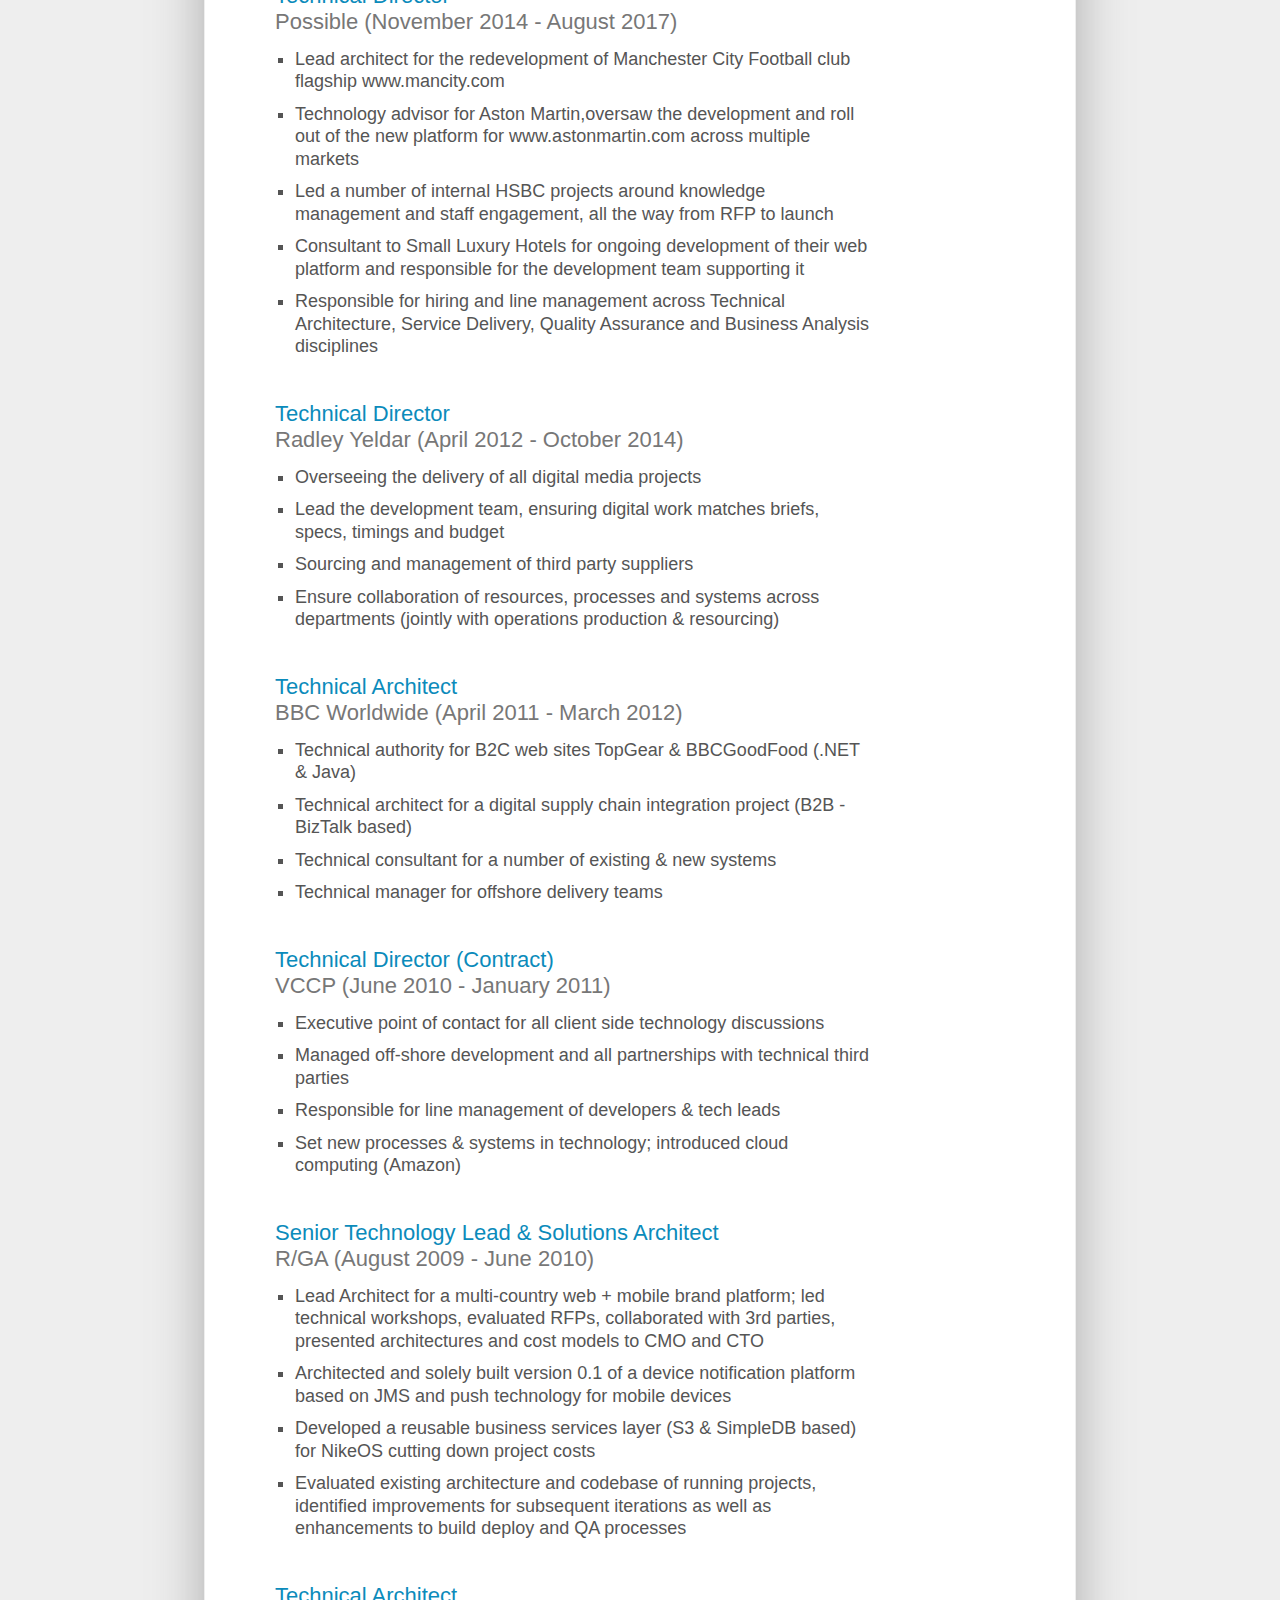
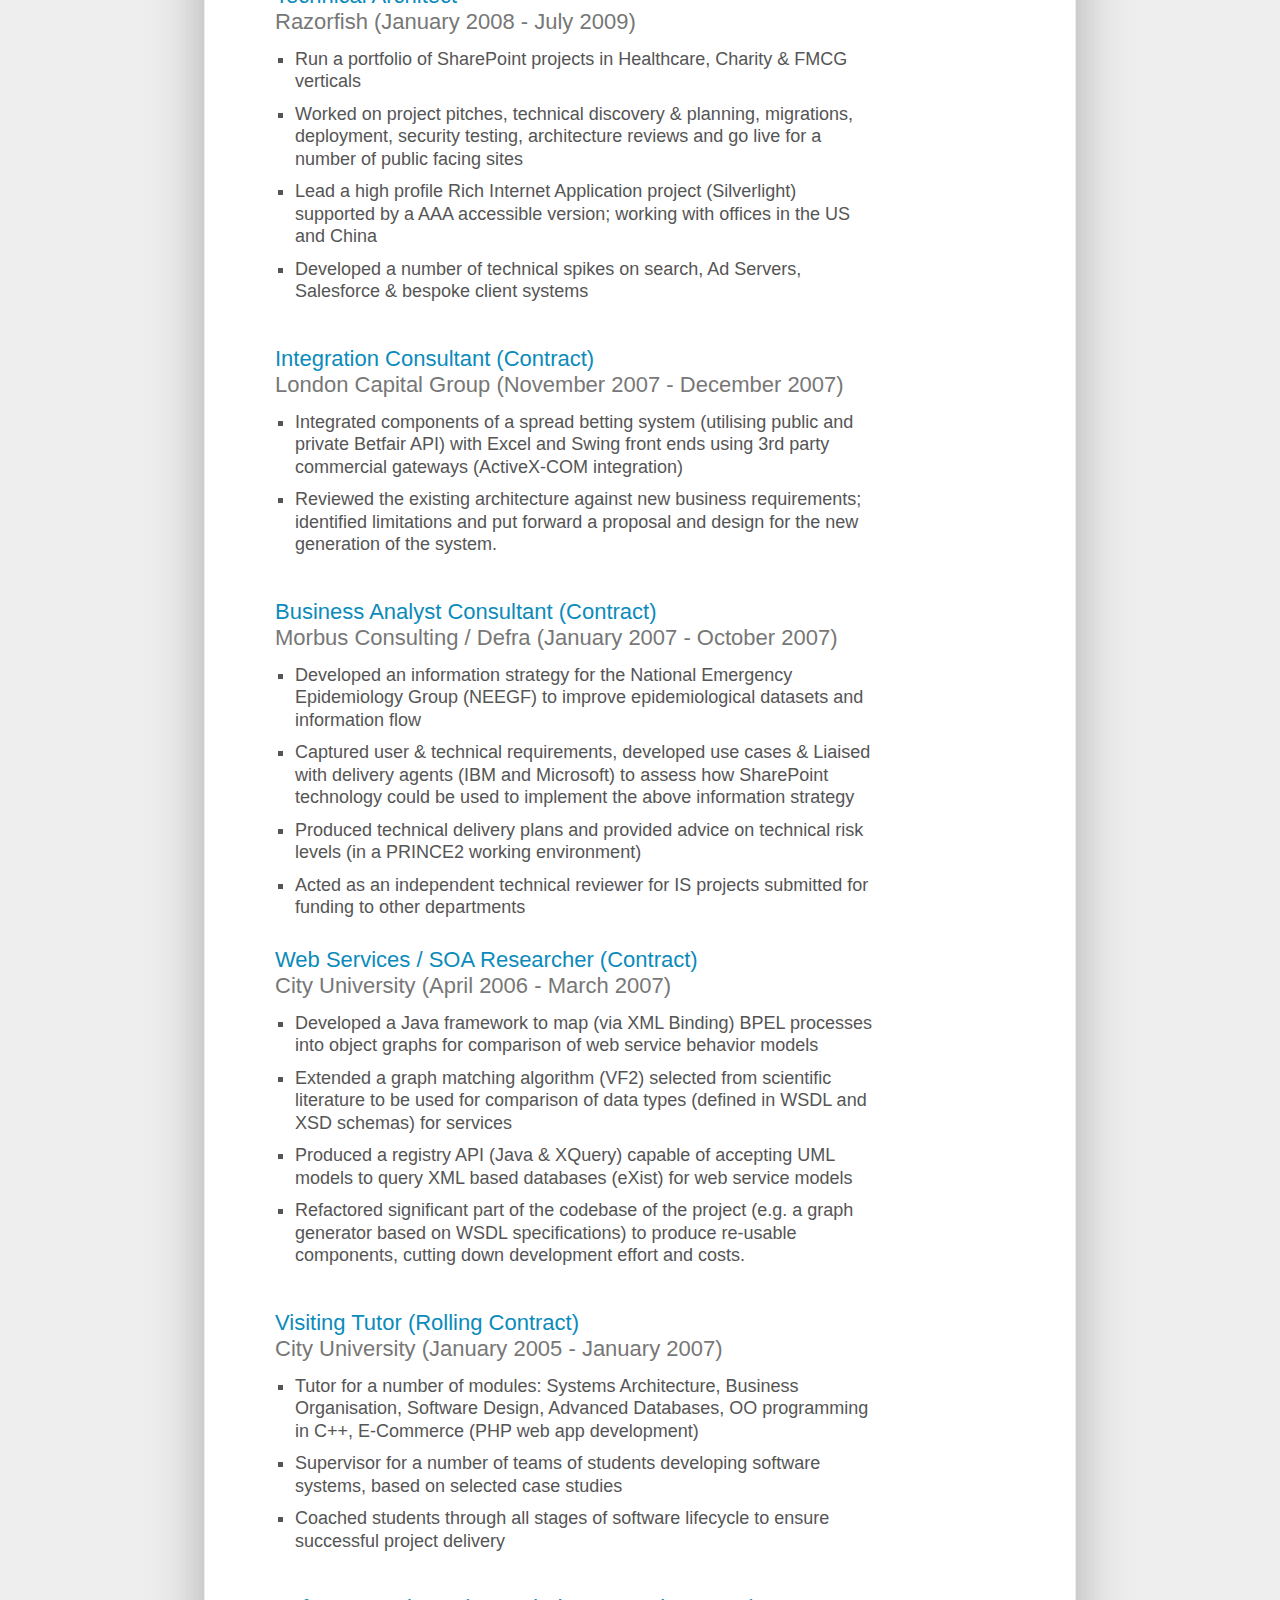
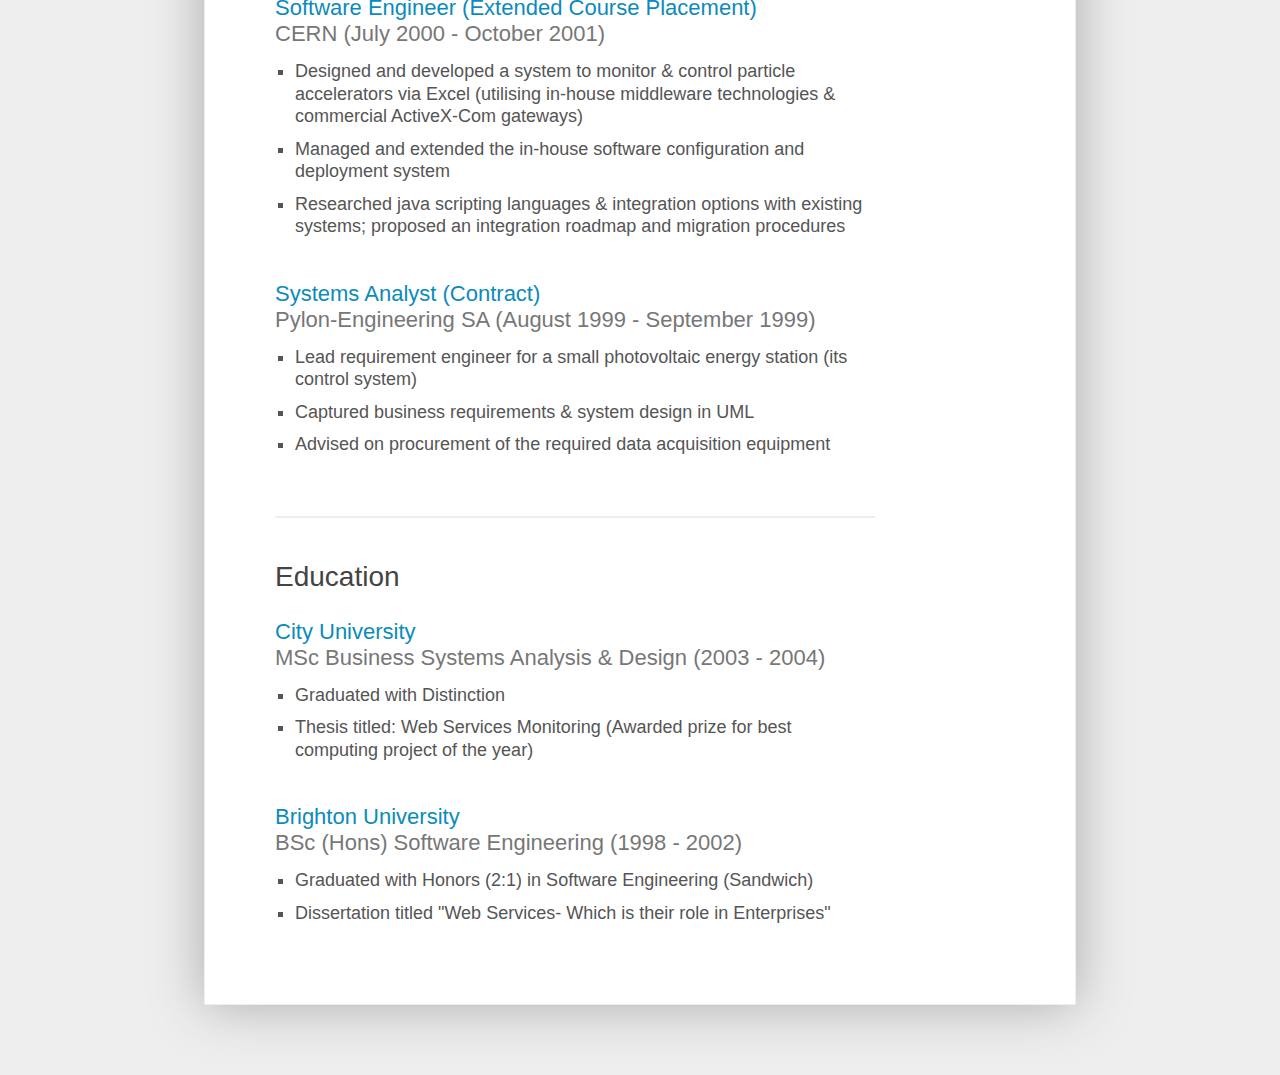
==== commit 4f08064c: "Removed vendor management, reframed product-as-a-service" ====
--- a/index.html
+++ b/index.html
@@ -111,8 +111,7 @@
 						<li>Given recognised impact in the organisation transitioned swiftly from CA with no team or budget to assume accountability for the whole of engineering outputs and operations.</li>
 						<li>Responsible for teams spanning from QA and Data Engineering to Devops, Mobile and Platforms</li>
 						<li>Set technology stategy to underpin all technology roadmaps and development</li>
-						<li>Responsible for vendor selection, contact nagotiation and management</li>	
-						<li>Partner to the Chief Product Office to marry up Product Vision and Technology Vision in core organisation products & platform asa product initiatives</li>
+						<li>Partner to the Chief Product Office to marry up Product Vision and Technology Vision in core organisation products & platform-as-a-product initiatives</li>
 						<li>Managing the largest headcount of reports in the organisation (CEO excluded)</li>
 						</ul>
 						</div>
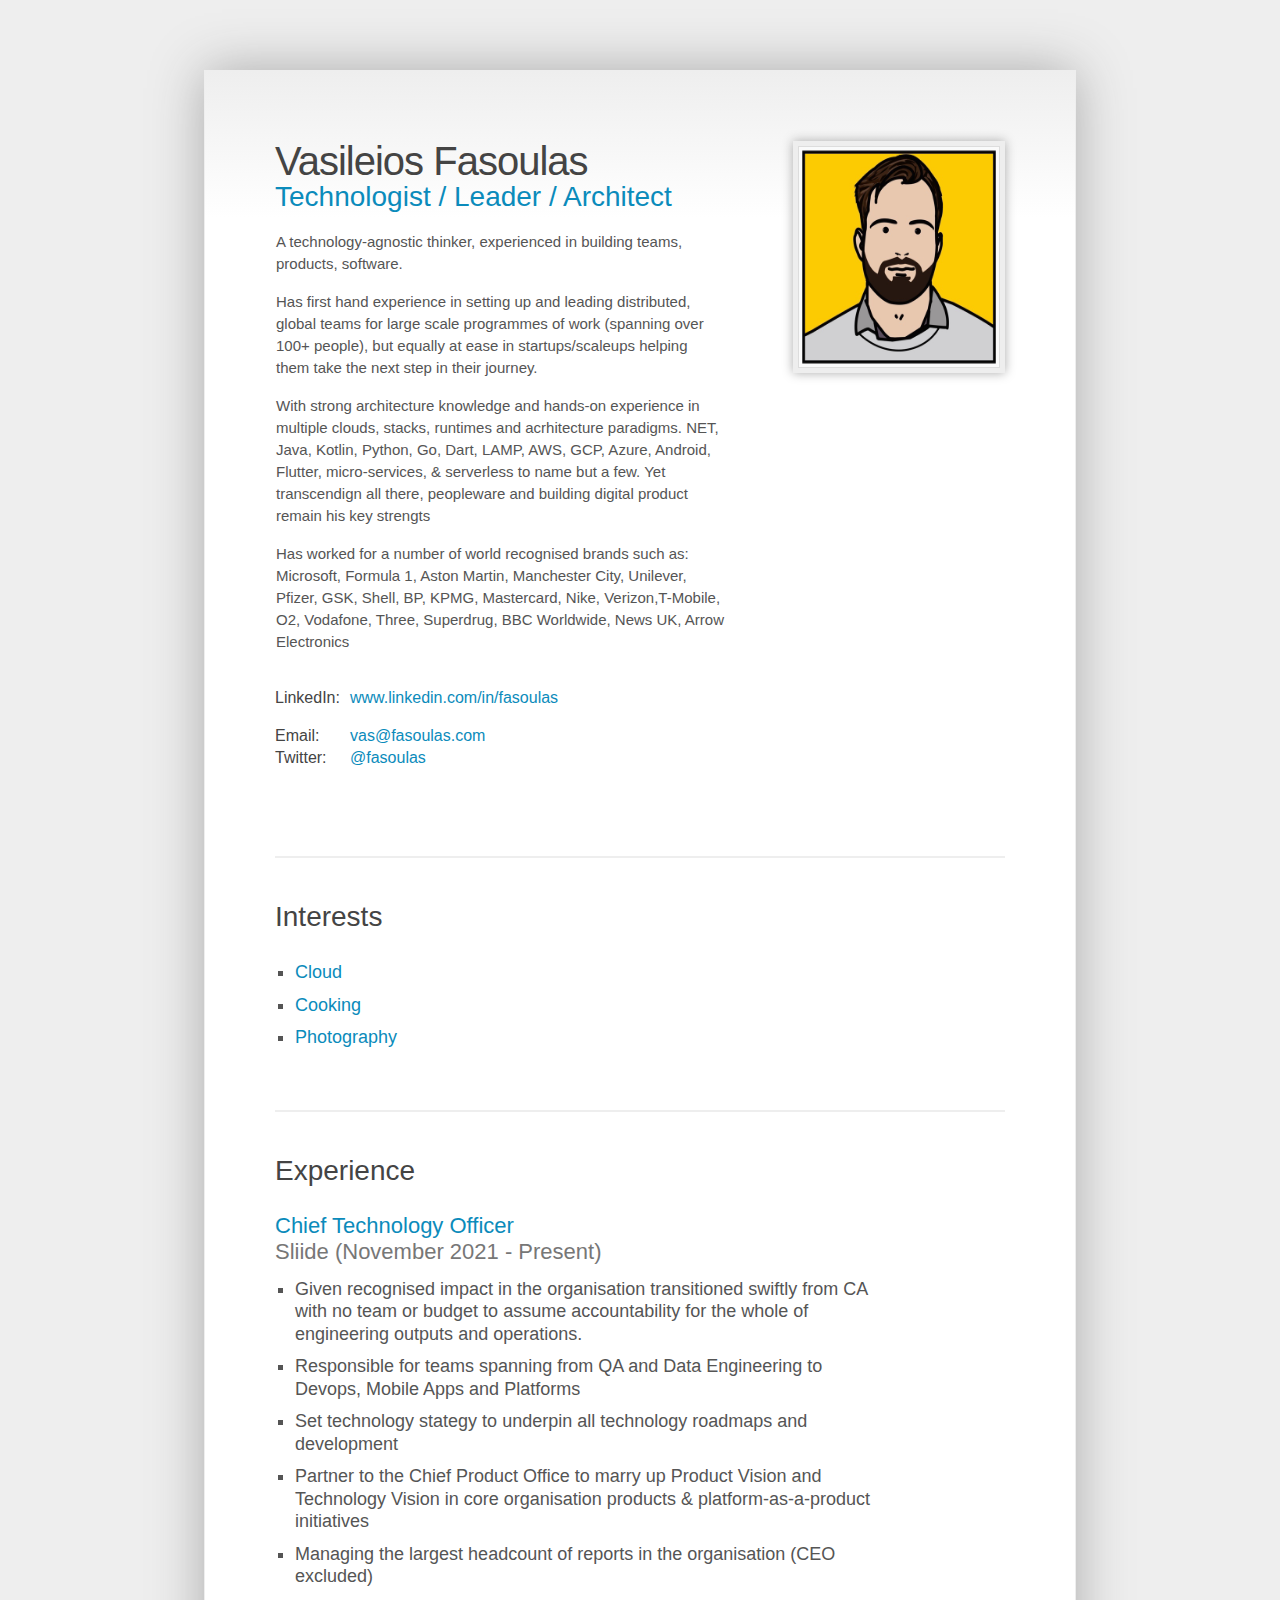
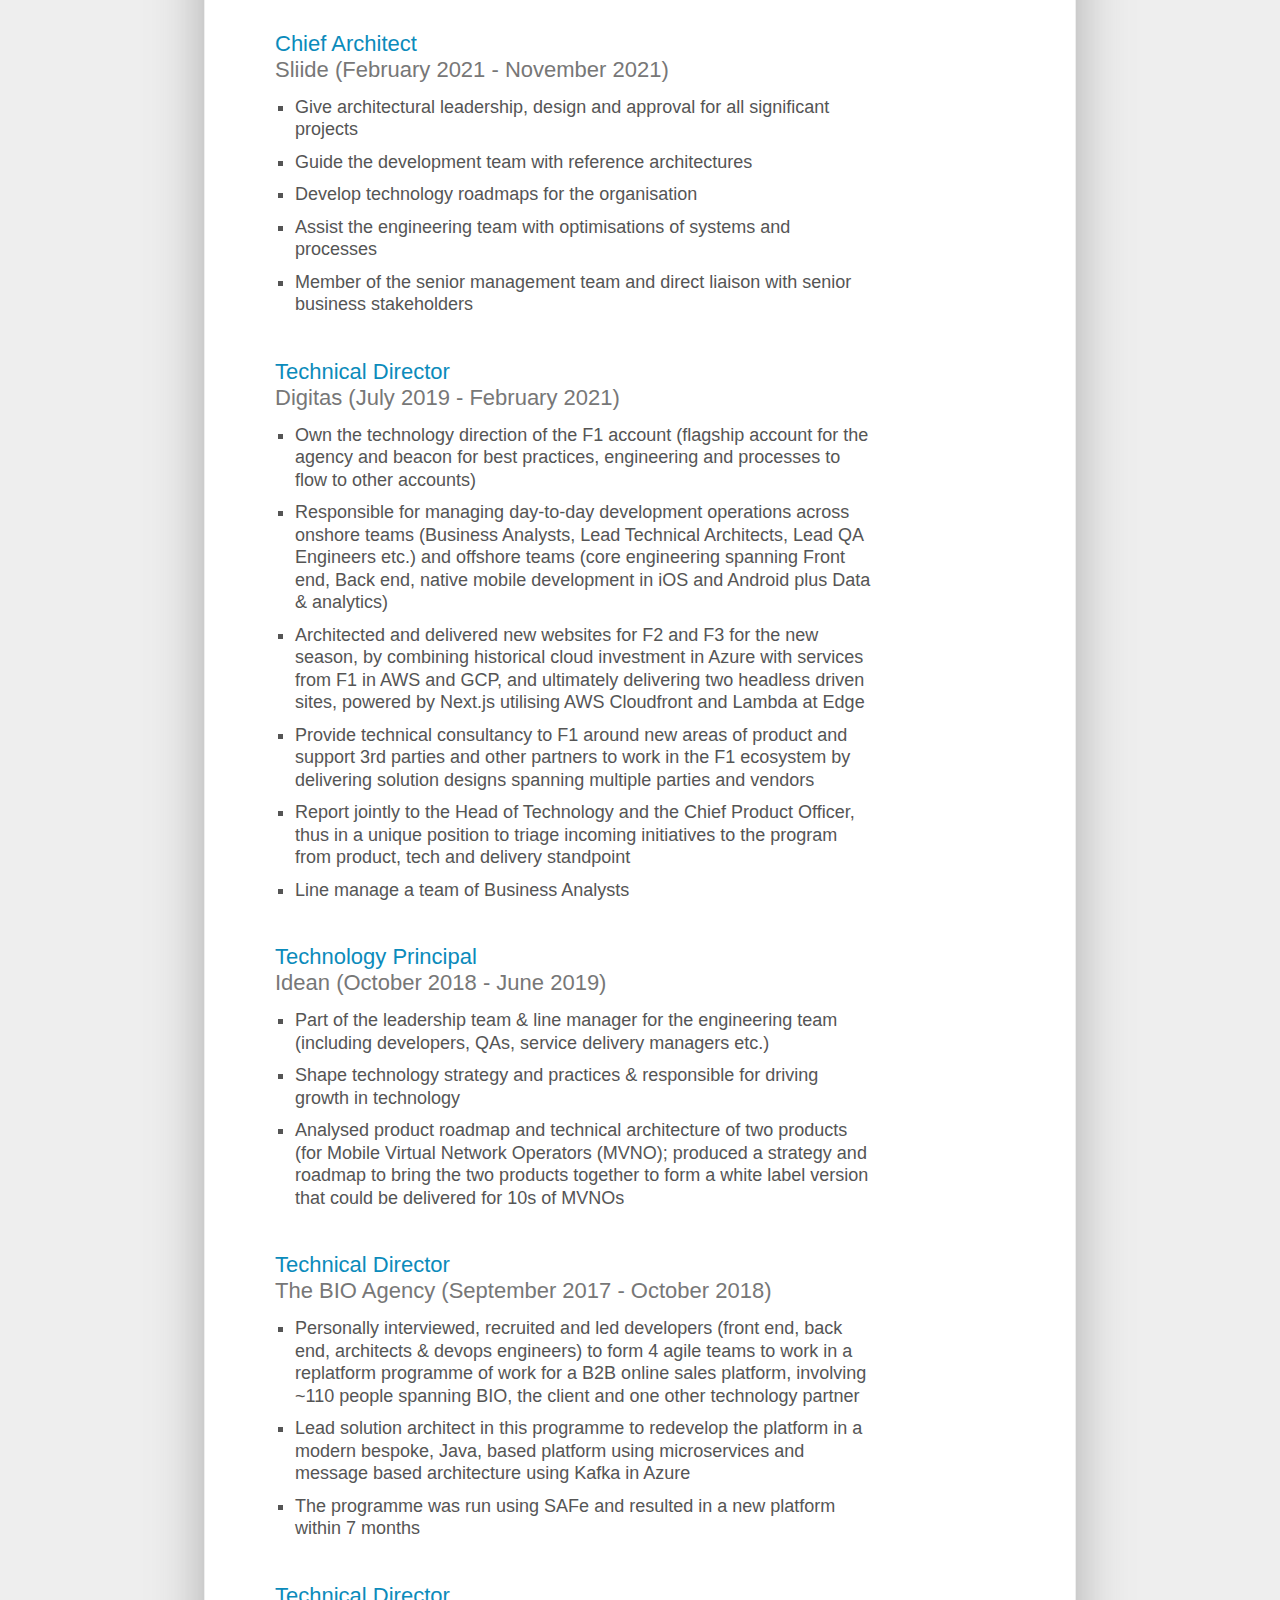
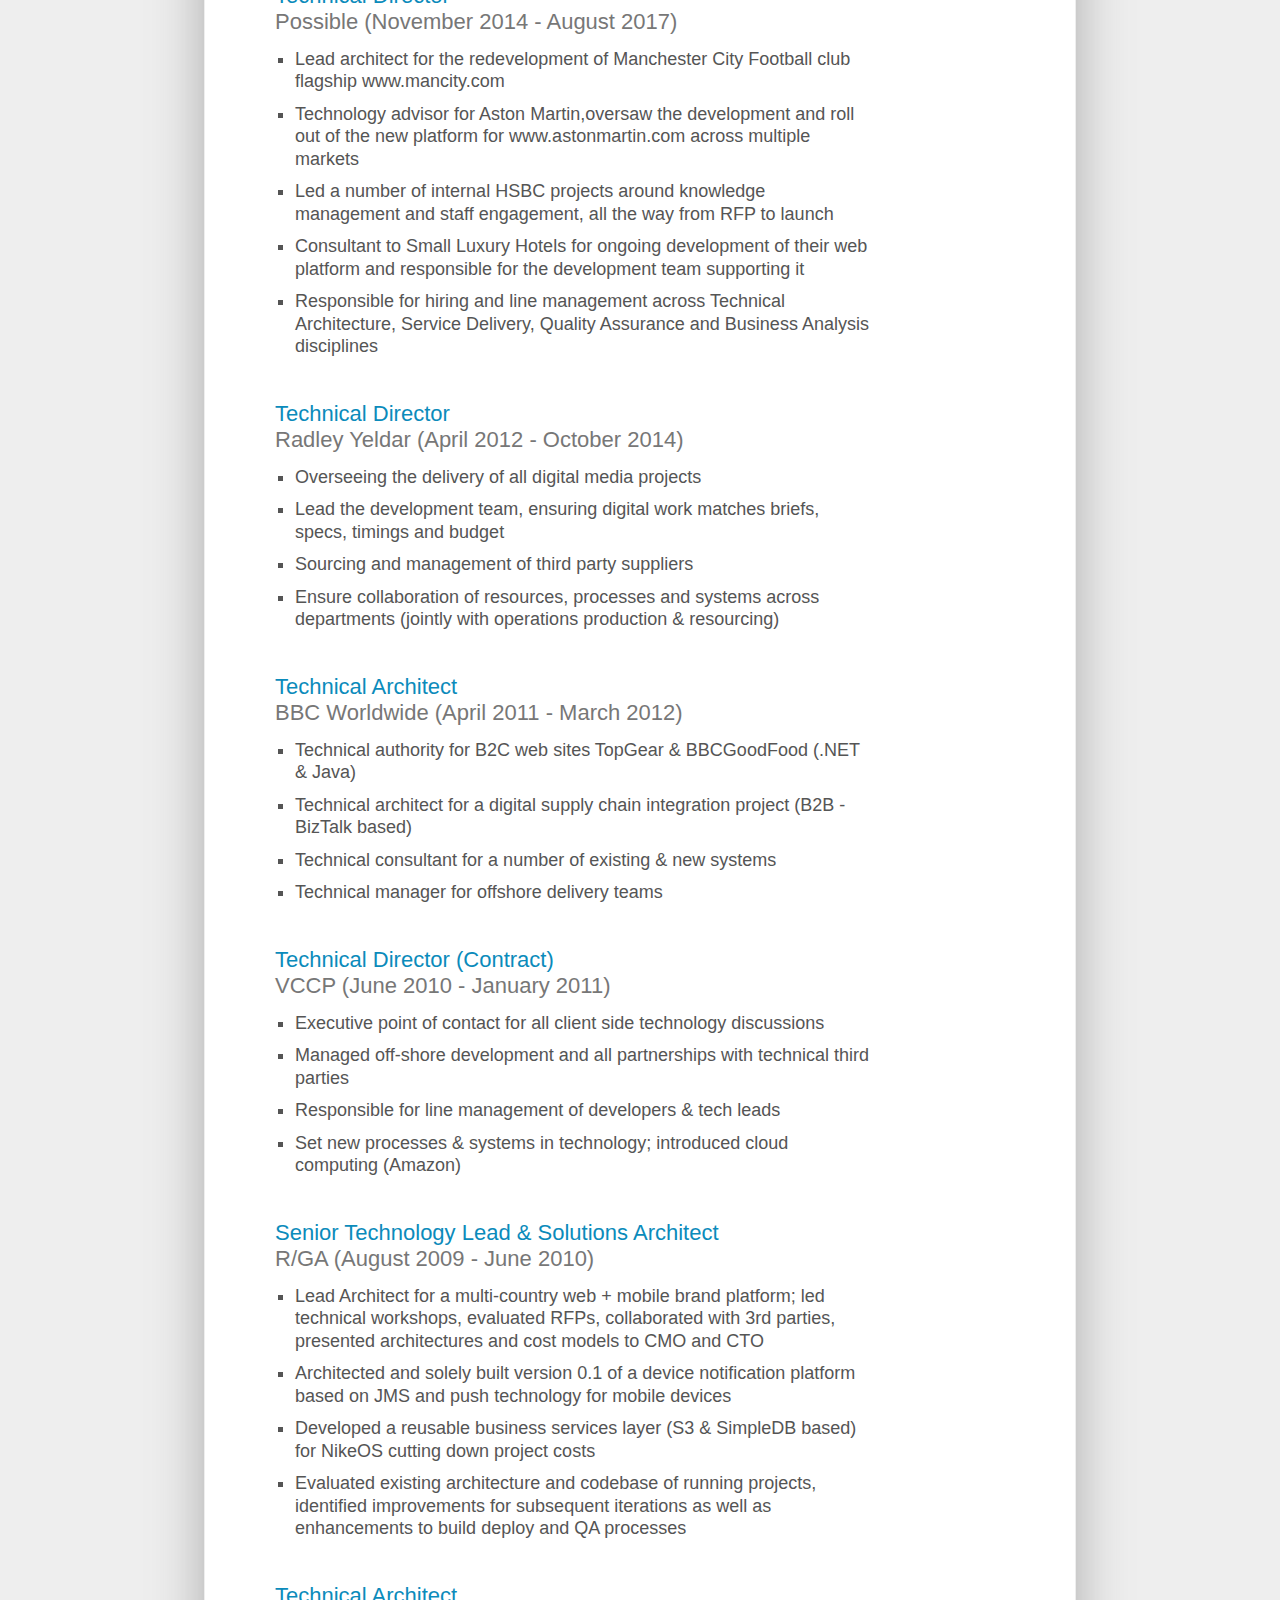
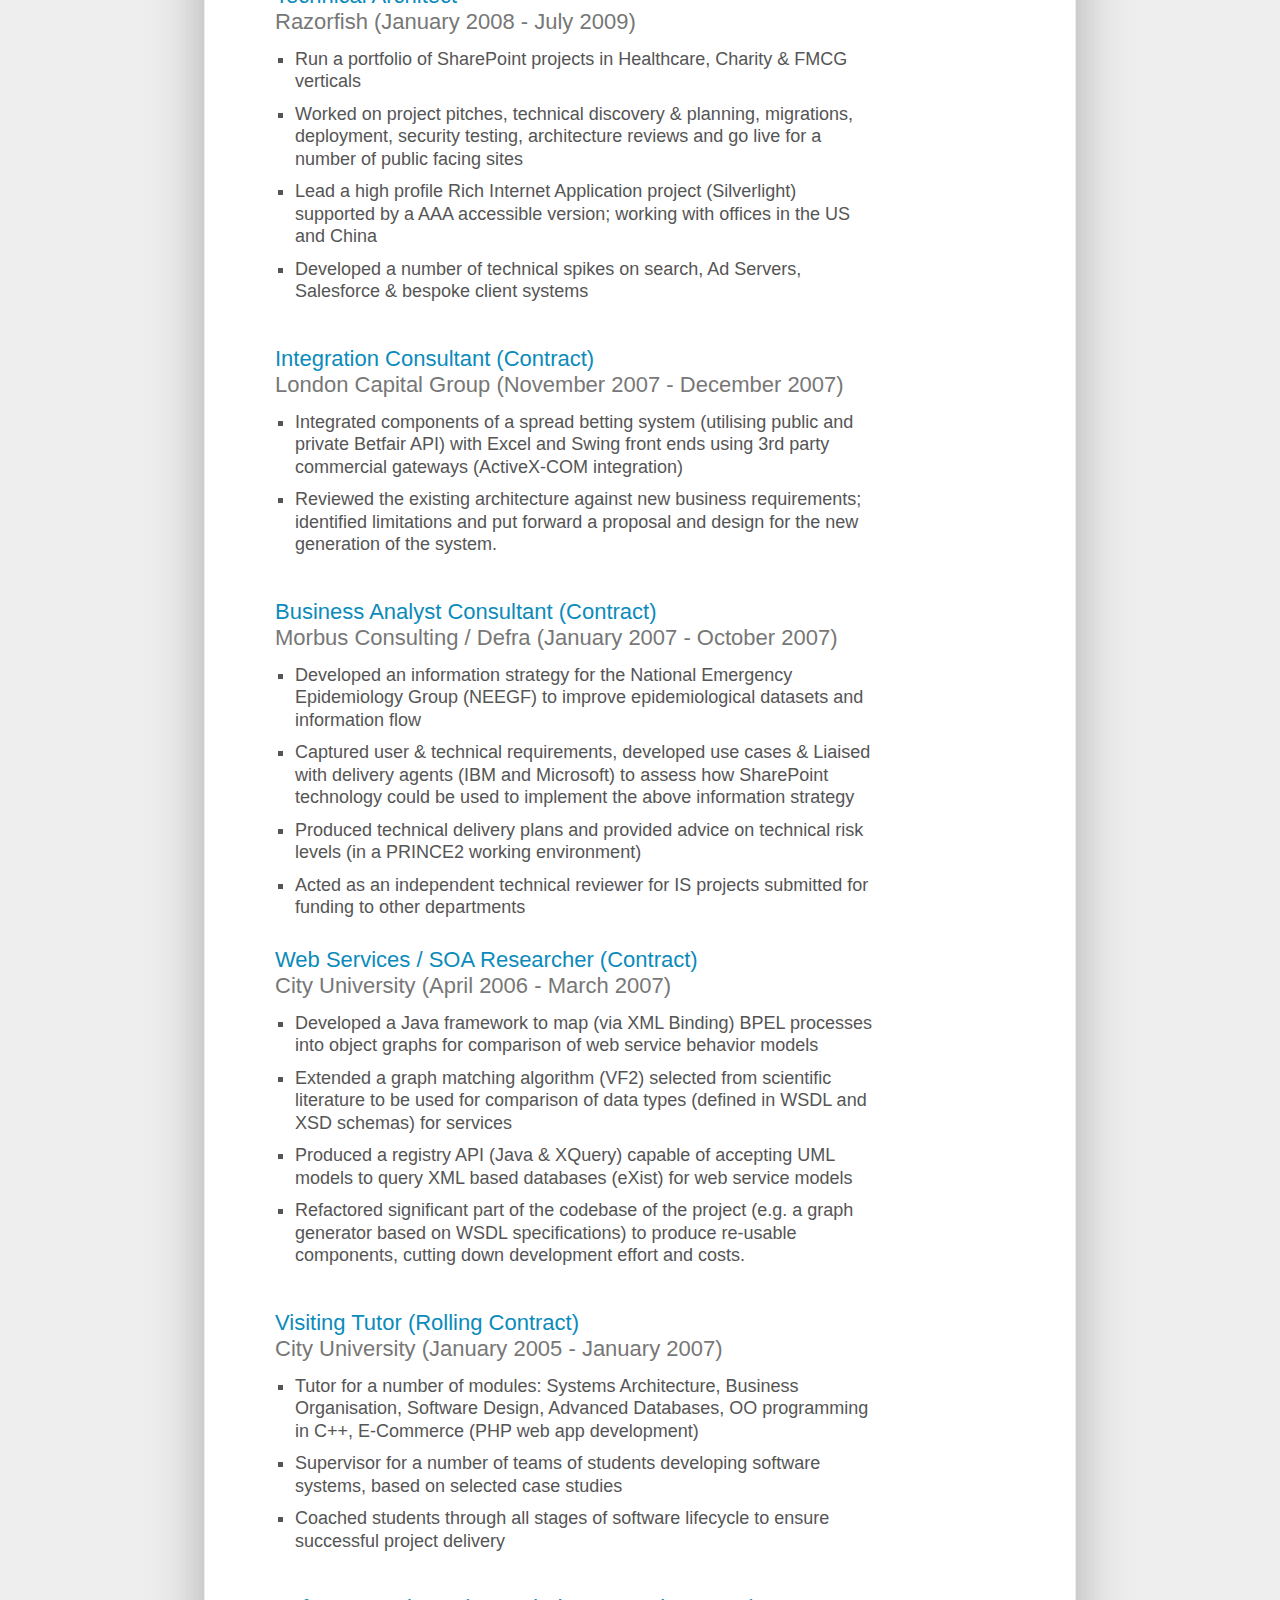
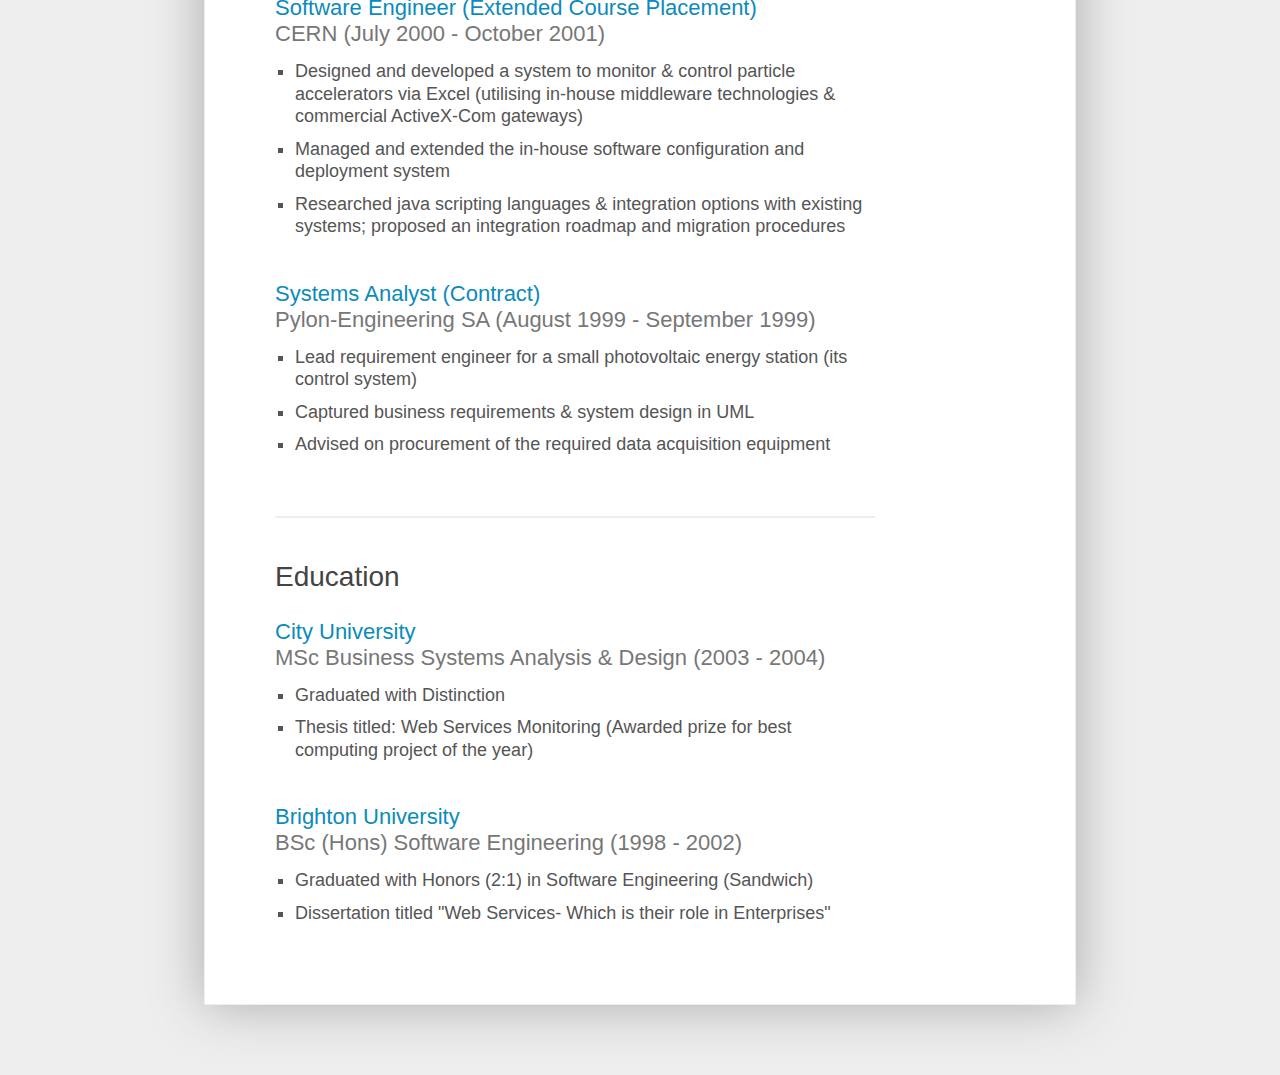
==== commit 7cd681a5: "Testing pipeline and default S3 permissions to remain on for public reads" ====
--- a/index.html
+++ b/index.html
@@ -109,7 +109,7 @@
 						<h4 class="meta">Sliide (November 2021 - Present)</h4>
 						<ul class="square">
 						<li>Given recognised impact in the organisation transitioned swiftly from CA with no team or budget to assume accountability for the whole of engineering outputs and operations.</li>
-						<li>Responsible for teams spanning from QA and Data Engineering to Devops, Mobile and Platforms</li>
+						<li>Responsible for teams spanning from QA and Data Engineering to Devops, Mobile Apps and Platforms</li>
 						<li>Set technology stategy to underpin all technology roadmaps and development</li>
 						<li>Partner to the Chief Product Office to marry up Product Vision and Technology Vision in core organisation products & platform-as-a-product initiatives</li>
 						<li>Managing the largest headcount of reports in the organisation (CEO excluded)</li>
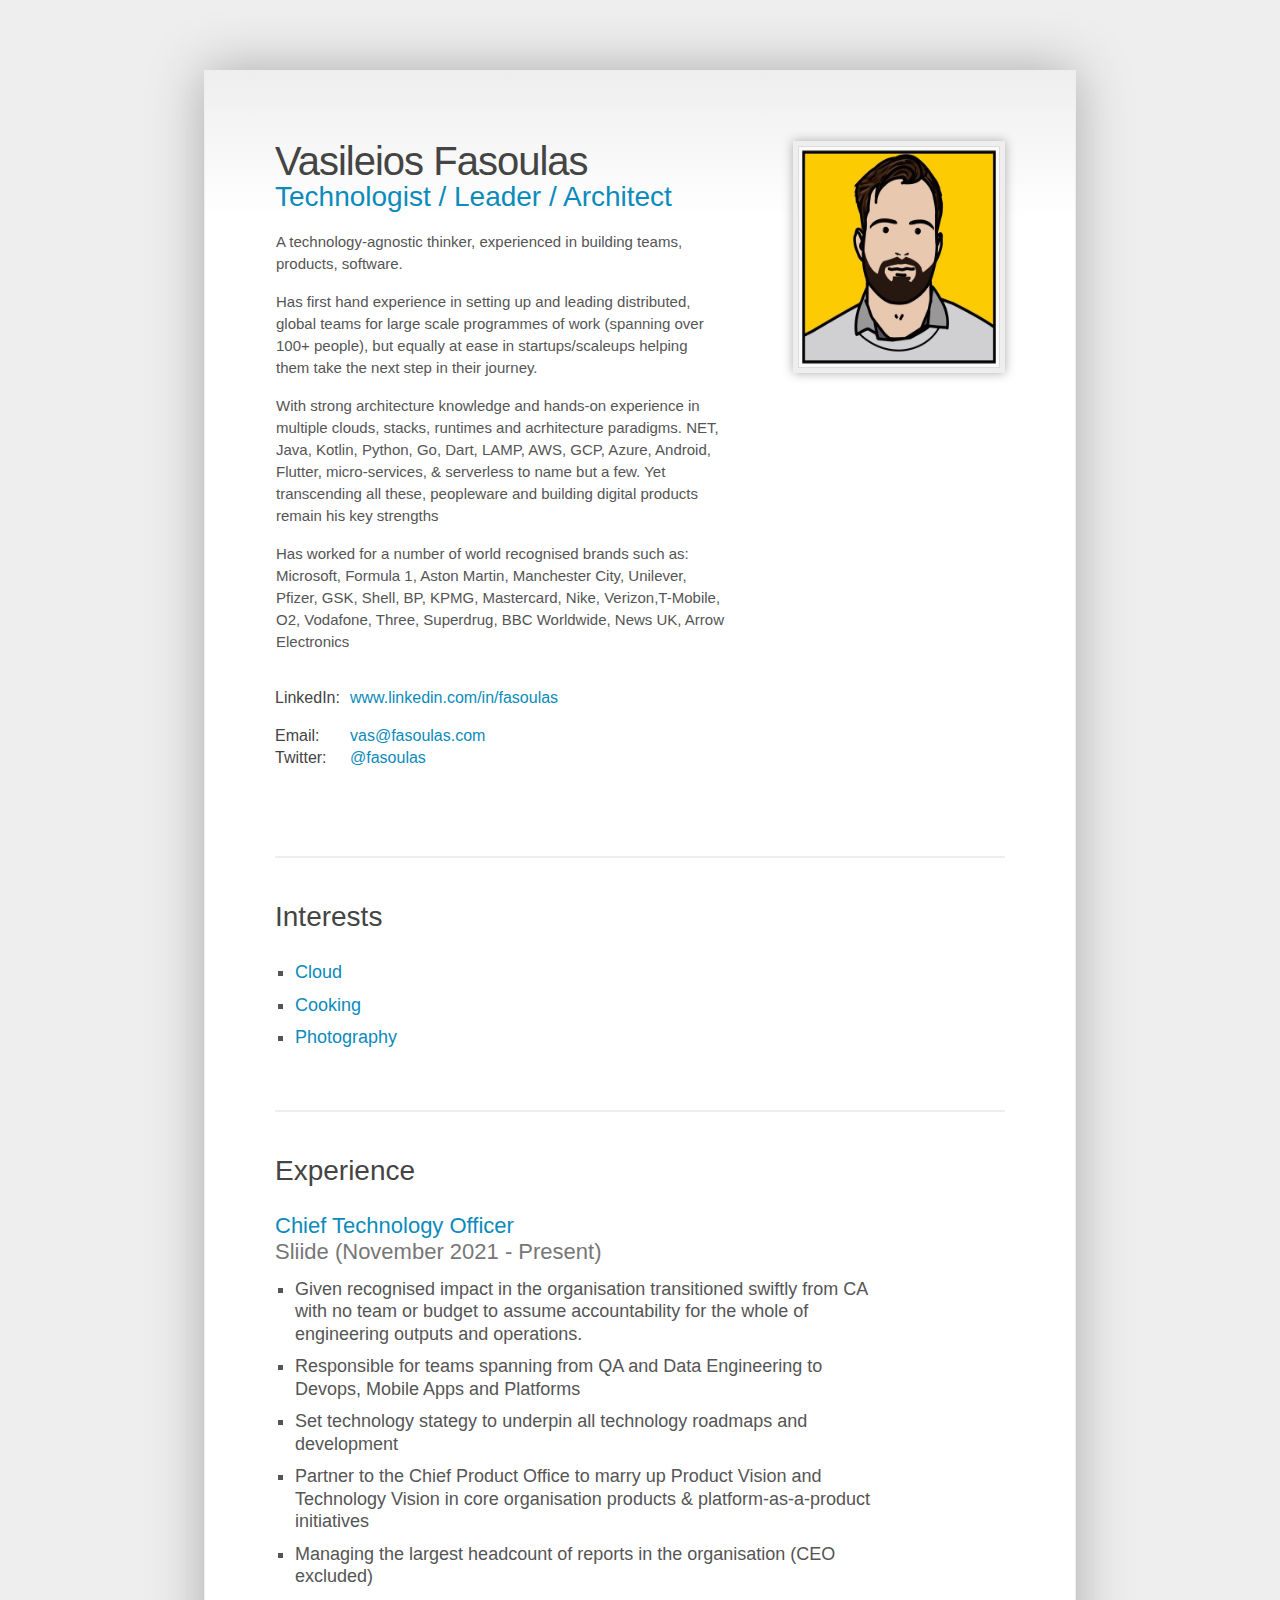
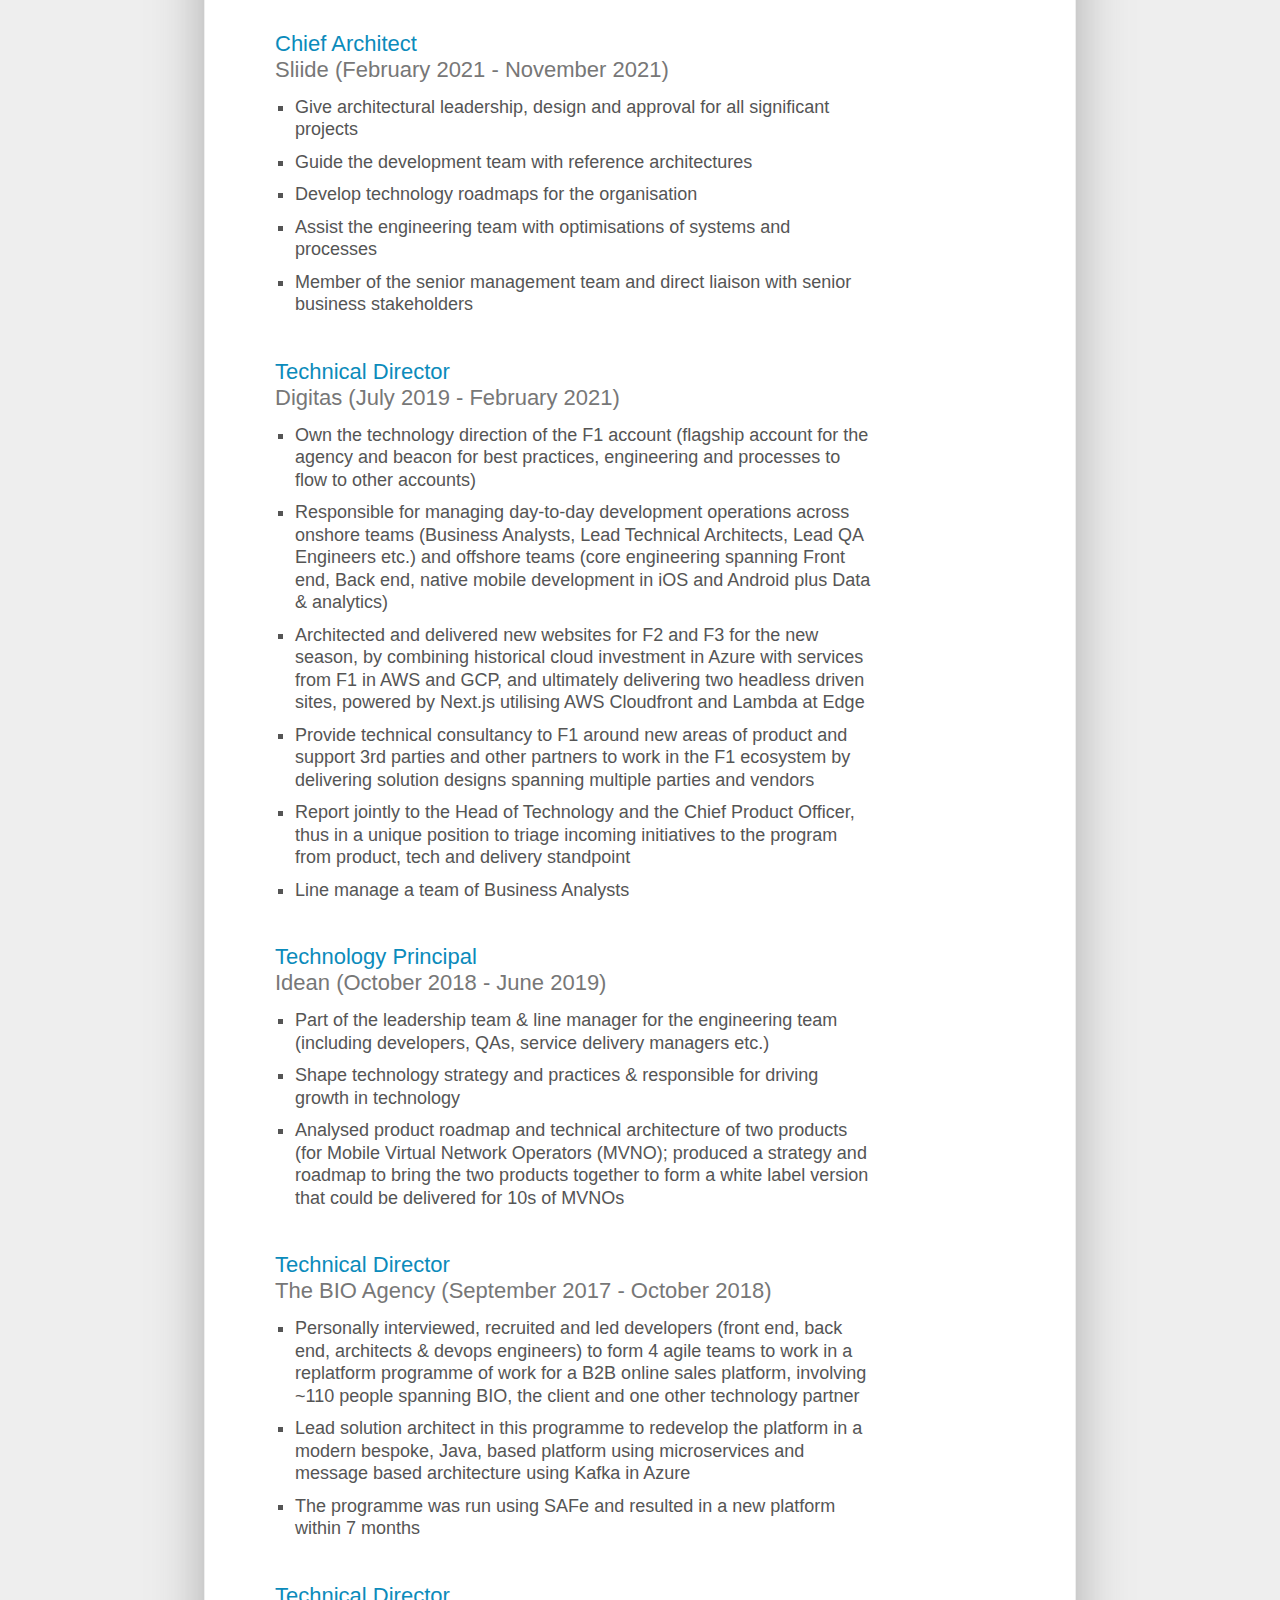
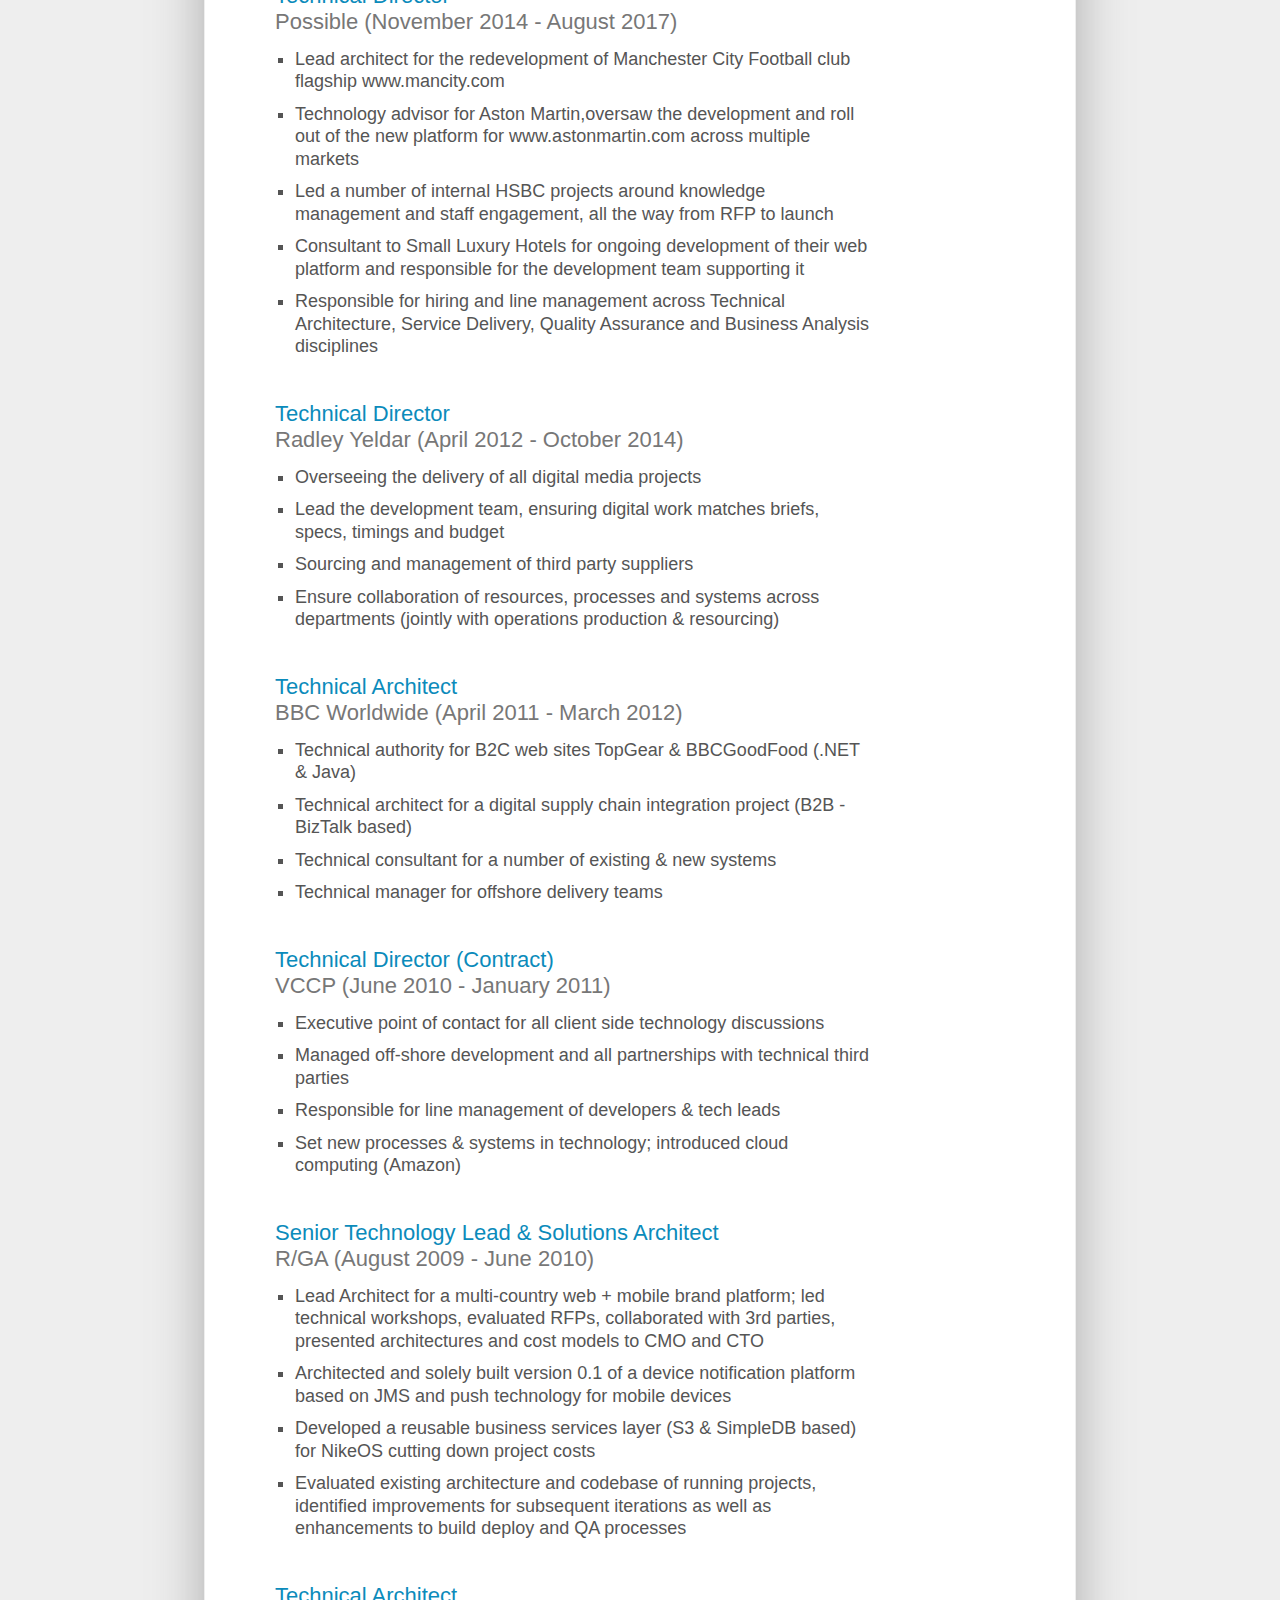
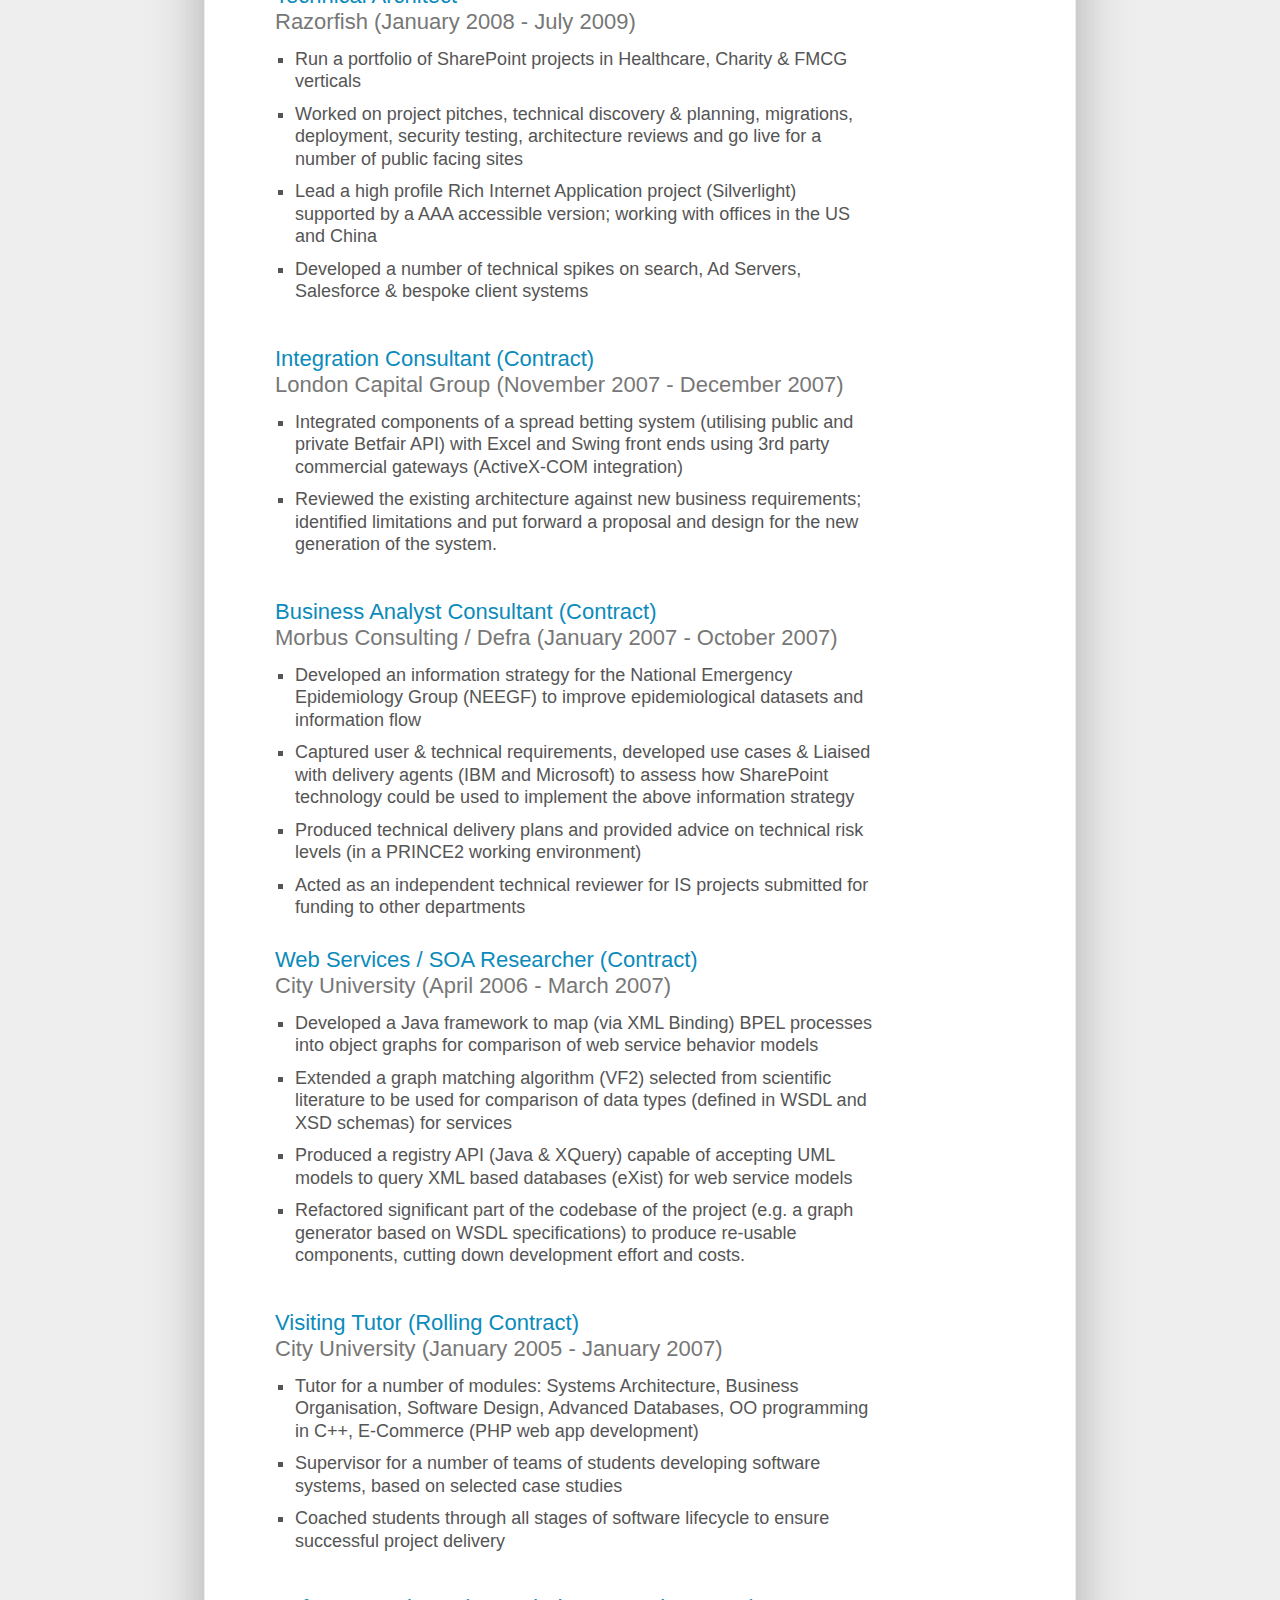
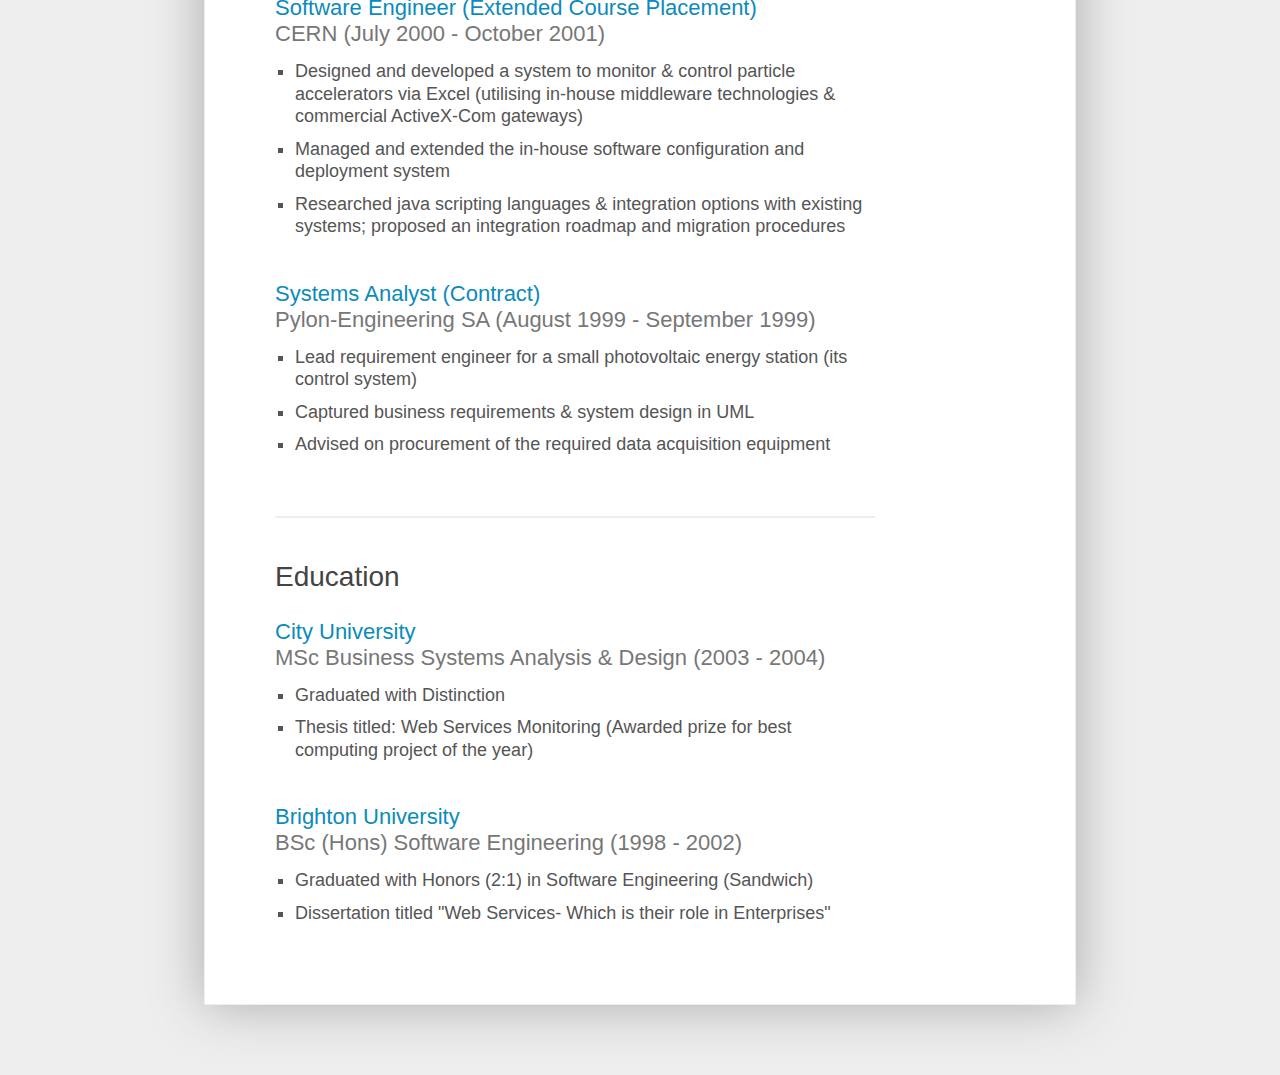
==== commit 89354560: "Fixed typos" ====
--- a/index.html
+++ b/index.html
@@ -53,7 +53,7 @@
 					</br>
 					<p>Has first hand experience in setting up and leading distributed, global teams for large scale programmes of work (spanning over 100+ people), but equally at ease in startups/scaleups helping them take the next step in their journey.</p>
 					</br>
-					<p>With strong architecture knowledge and hands-on experience in multiple clouds, stacks, runtimes and acrhitecture paradigms. NET, Java, Kotlin, Python, Go, Dart, LAMP, AWS, GCP, Azure, Android, Flutter, micro-services, & serverless to name but a few. Yet transcendign all there, peopleware and building digital product remain his key strengts</p> 
+					<p>With strong architecture knowledge and hands-on experience in multiple clouds, stacks, runtimes and acrhitecture paradigms. NET, Java, Kotlin, Python, Go, Dart, LAMP, AWS, GCP, Azure, Android, Flutter, micro-services, & serverless to name but a few. Yet transcending all these, peopleware and building digital products remain his key strengths</p> 
 					<br/>
 					<p>Has worked for a number of world recognised brands such as: Microsoft, Formula 1, Aston Martin, Manchester City, Unilever, Pfizer, GSK, Shell, BP, KPMG, Mastercard, Nike, Verizon,T-Mobile, O2, Vodafone, Three, Superdrug, BBC Worldwide, News UK, Arrow Electronics</p>	
 				<br/>
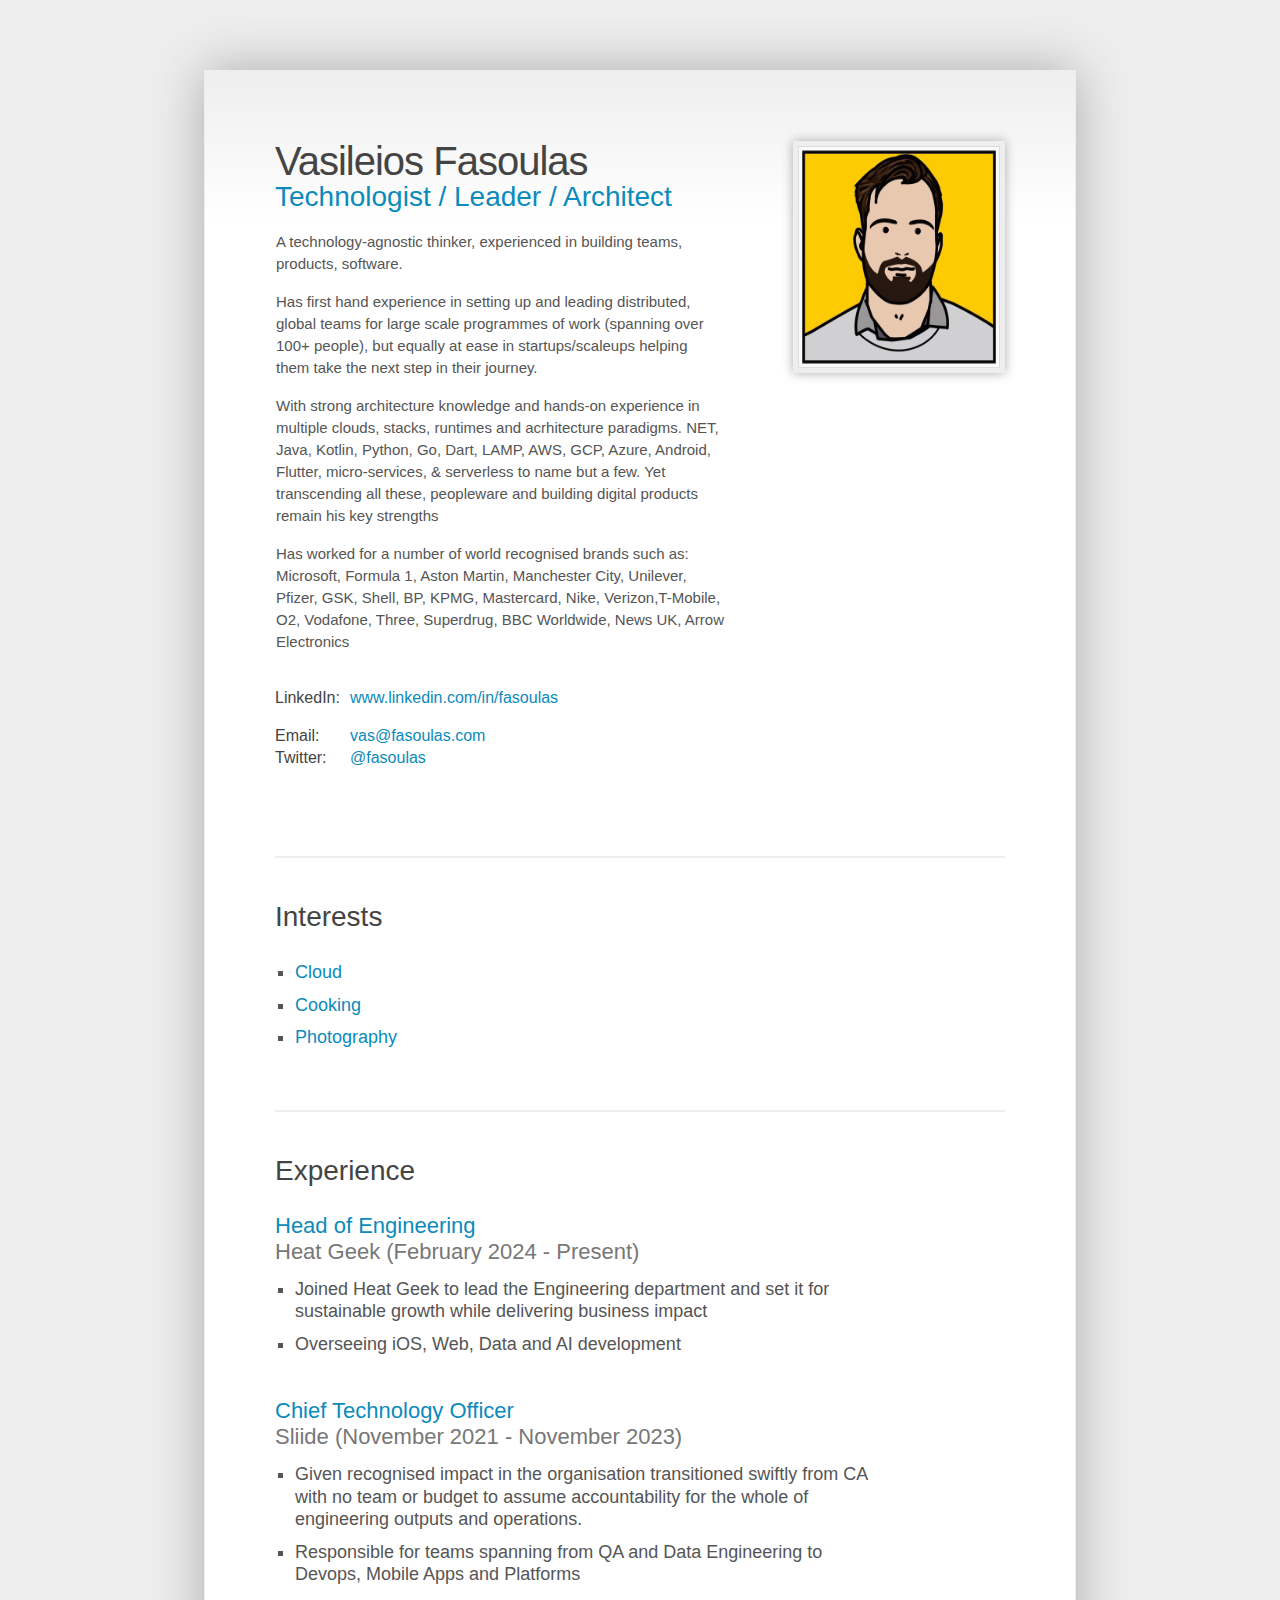
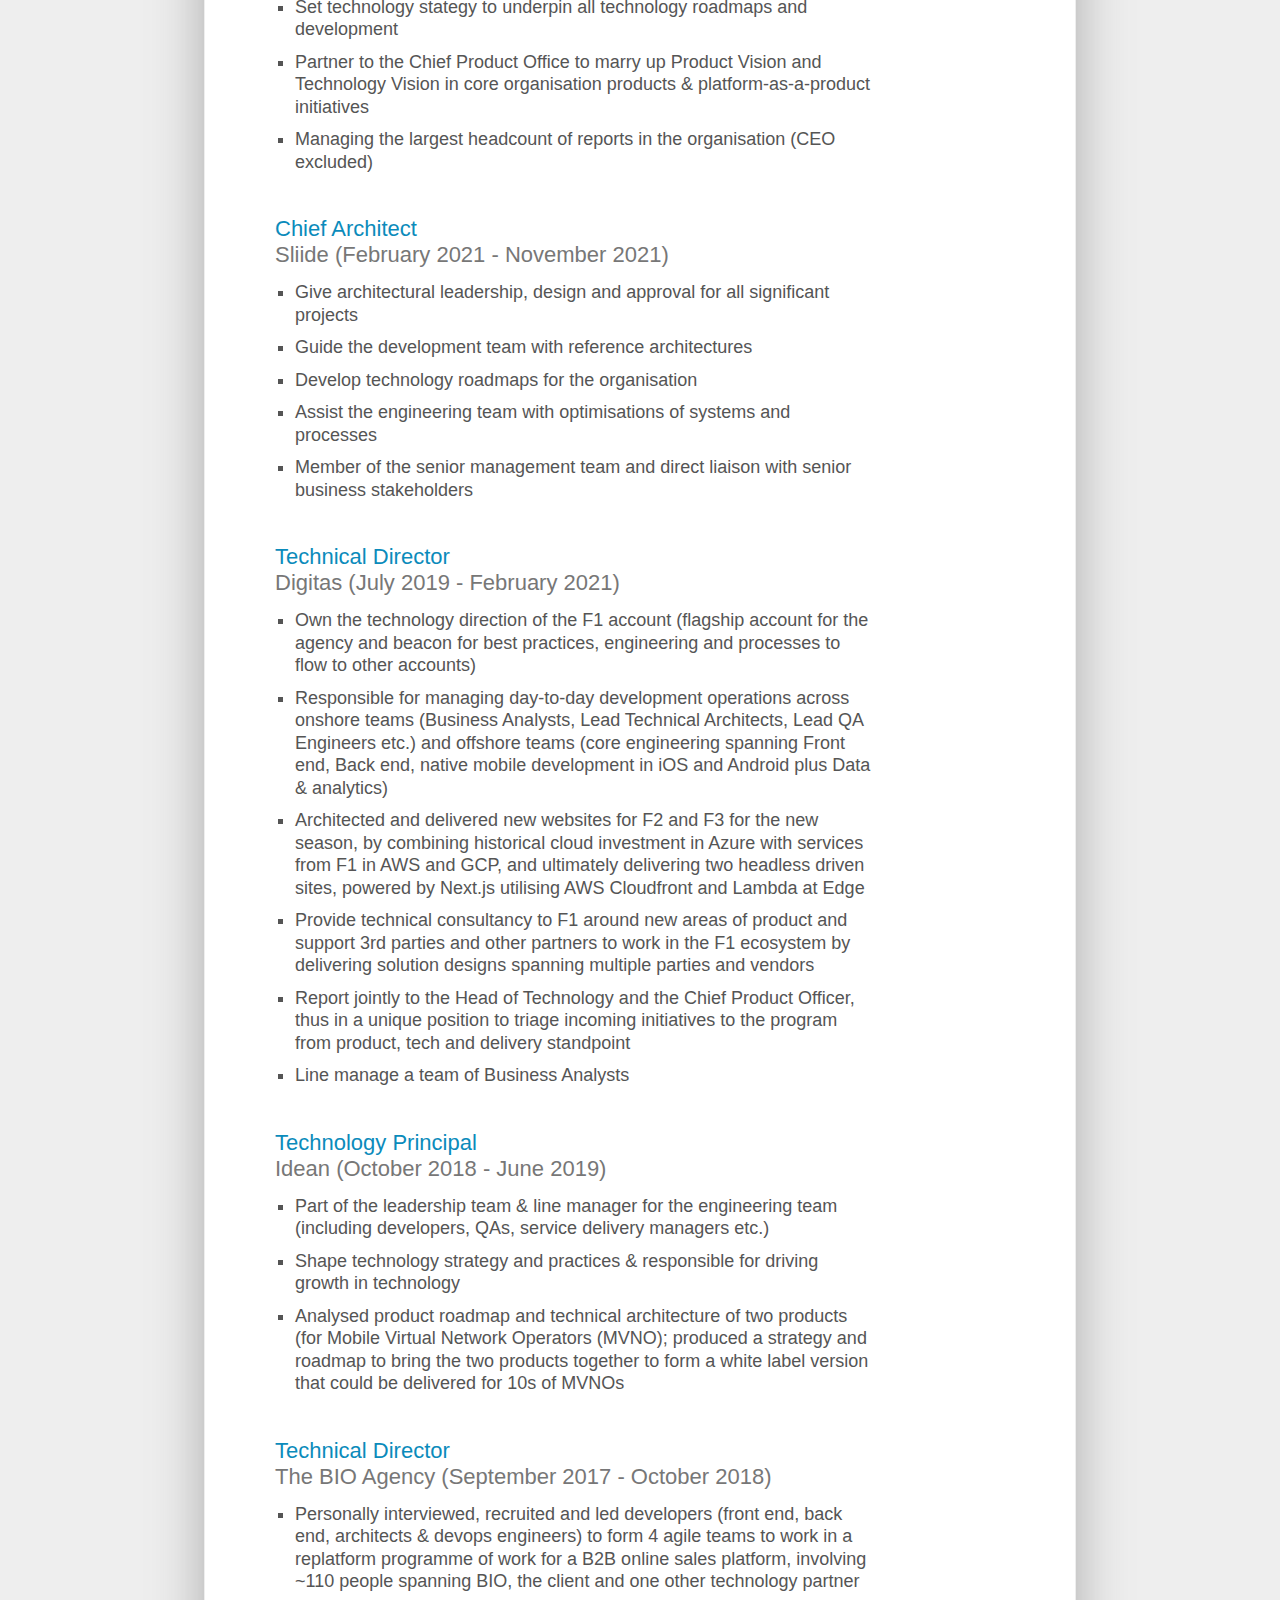
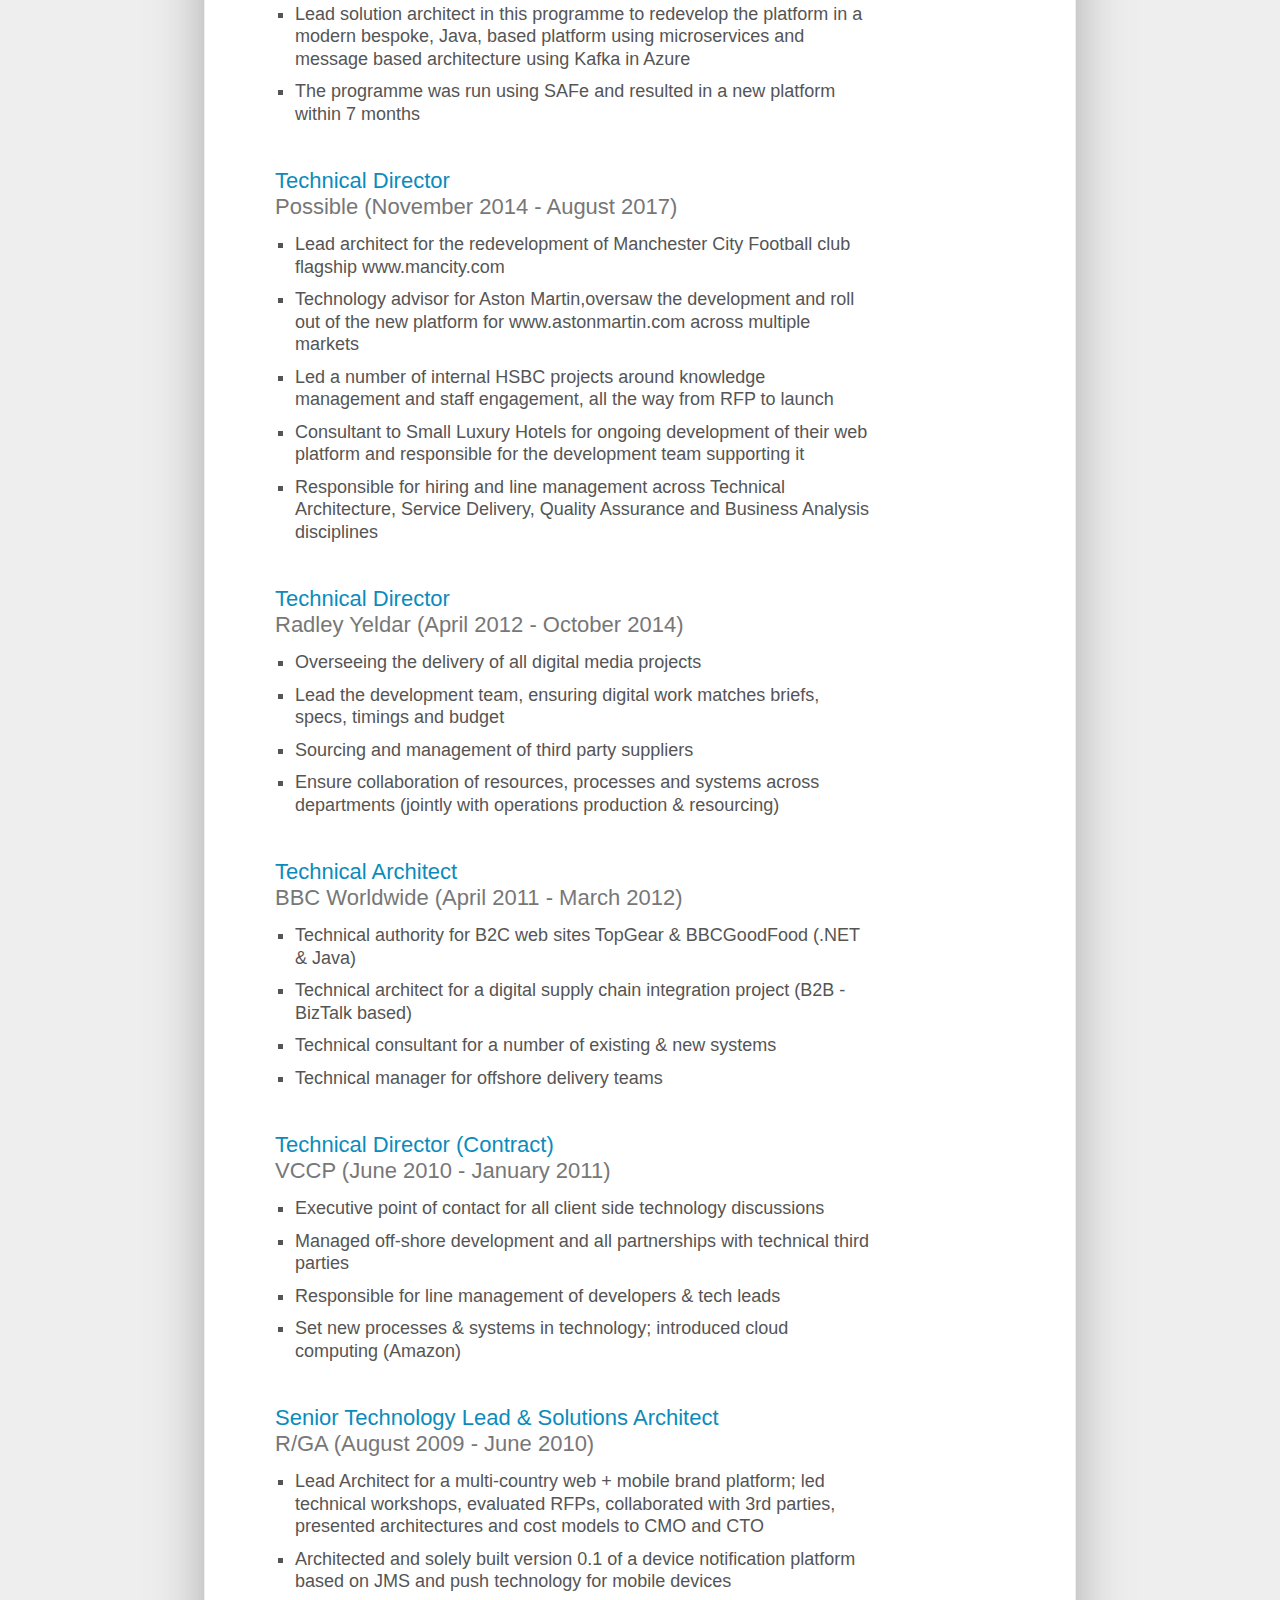
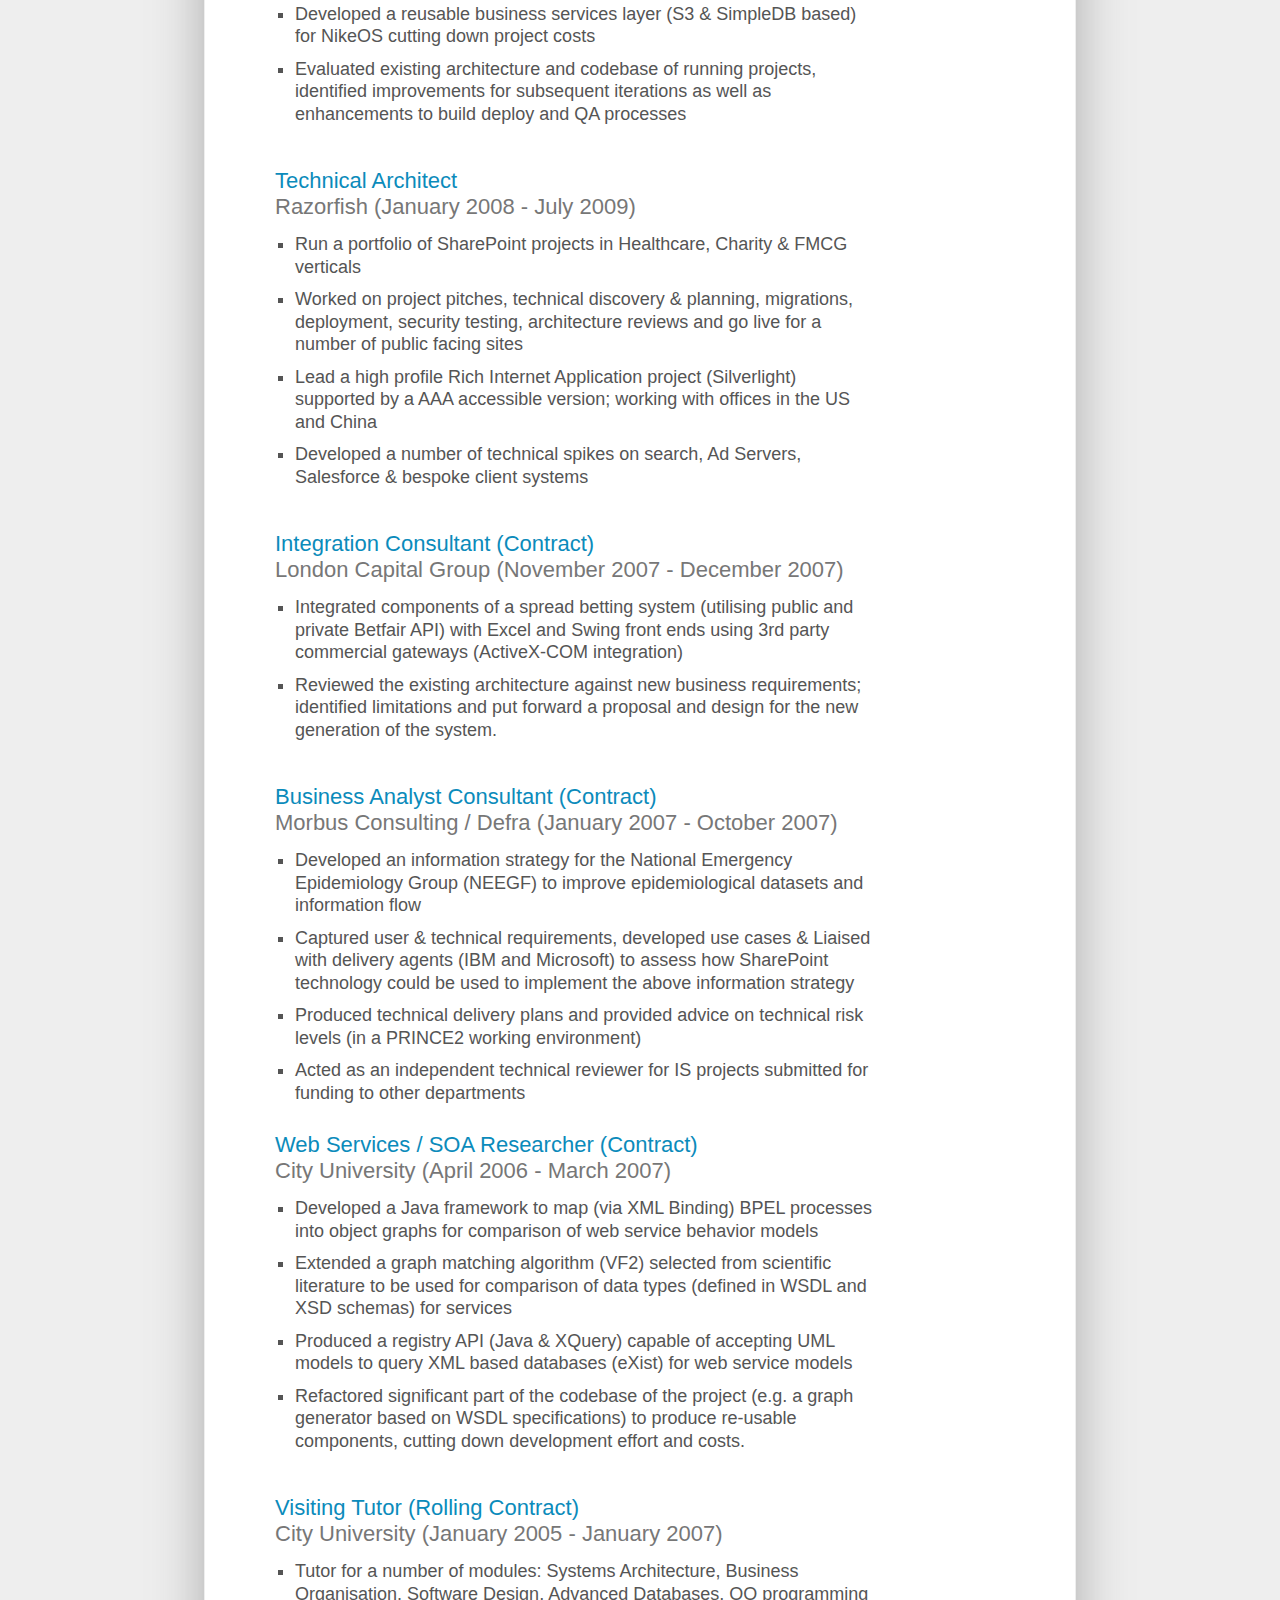
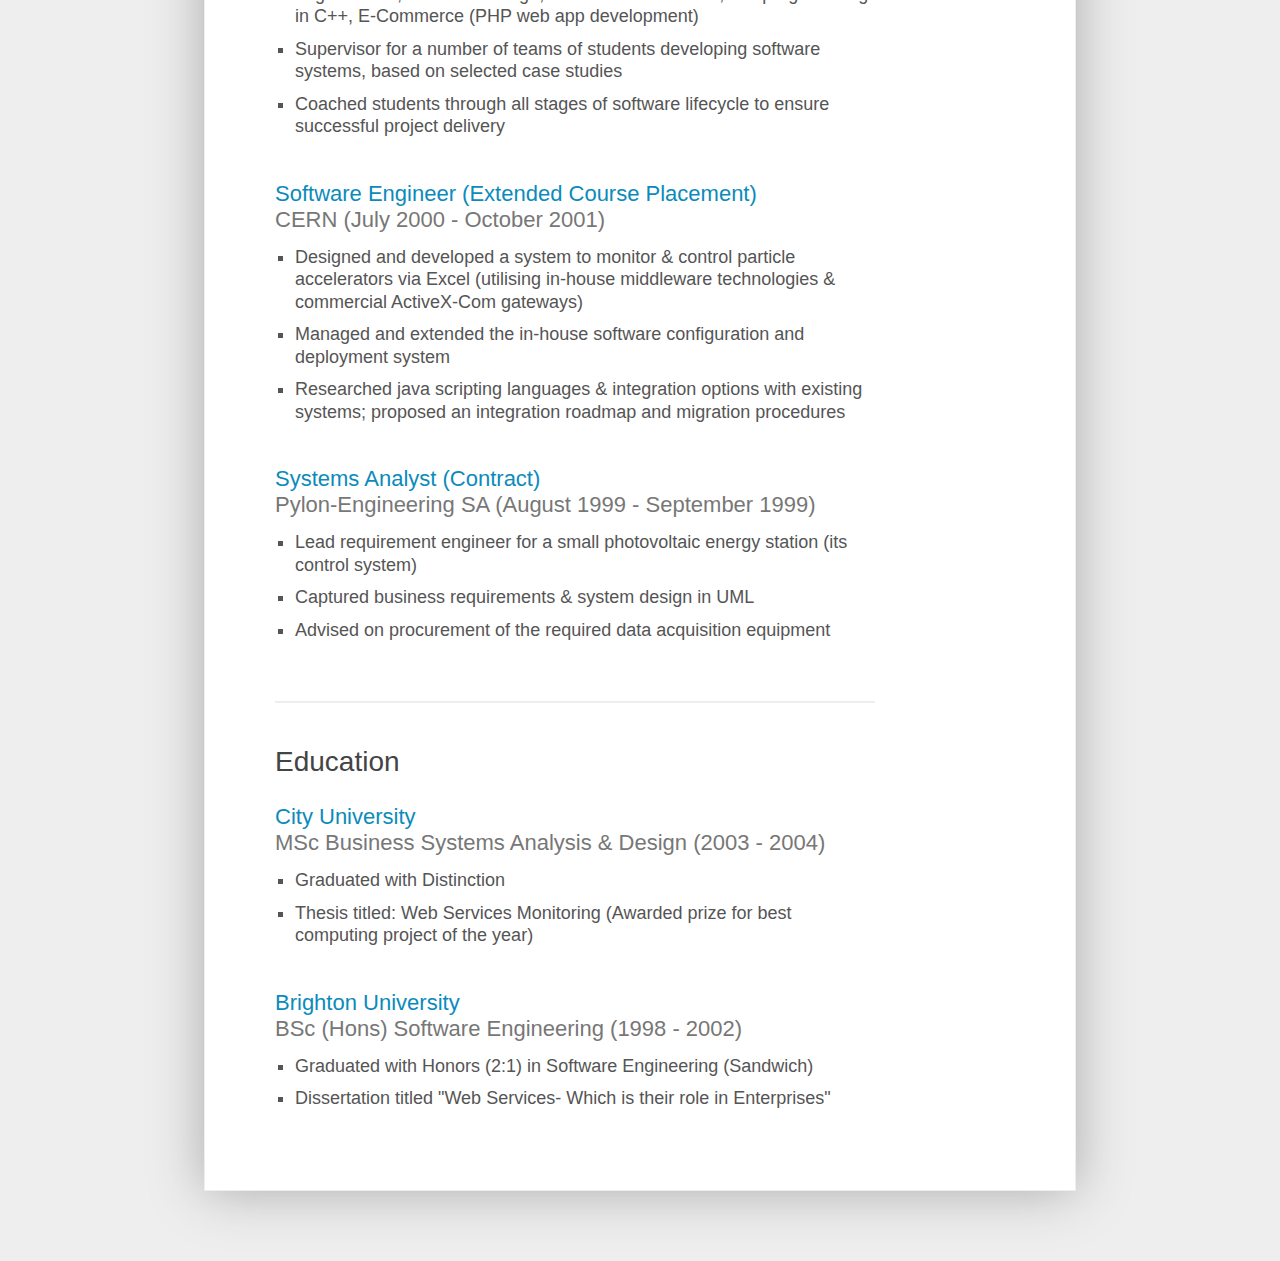
==== commit 25087774: "Added Heat Geek role" ====
--- a/index.html
+++ b/index.html
@@ -99,14 +99,19 @@
 				<div class="line"></div>
 				<div id="experience" class="cv-section">
 
-						
-
 					<h3>Experience</h3>
 					<p>
 					</p>
 					<div class="cv-section-item">
+						<h4 class="title">Head of Engineering</h4>
+						<h4 class="meta">Heat Geek (February 2024 - Present)</h4>
+						<ul class="square">
+						<li>Joined Heat Geek to lead the Engineering department and set it for sustainable growth while delivering business impact</li>
+						<li>Overseeing iOS, Web, Data and AI development</li>
+						</div>
+					<div class="cv-section-item">
 						<h4 class="title">Chief Technology Officer</h4>
-						<h4 class="meta">Sliide (November 2021 - Present)</h4>
+						<h4 class="meta">Sliide (November 2021 - November 2023)</h4>
 						<ul class="square">
 						<li>Given recognised impact in the organisation transitioned swiftly from CA with no team or budget to assume accountability for the whole of engineering outputs and operations.</li>
 						<li>Responsible for teams spanning from QA and Data Engineering to Devops, Mobile Apps and Platforms</li>
